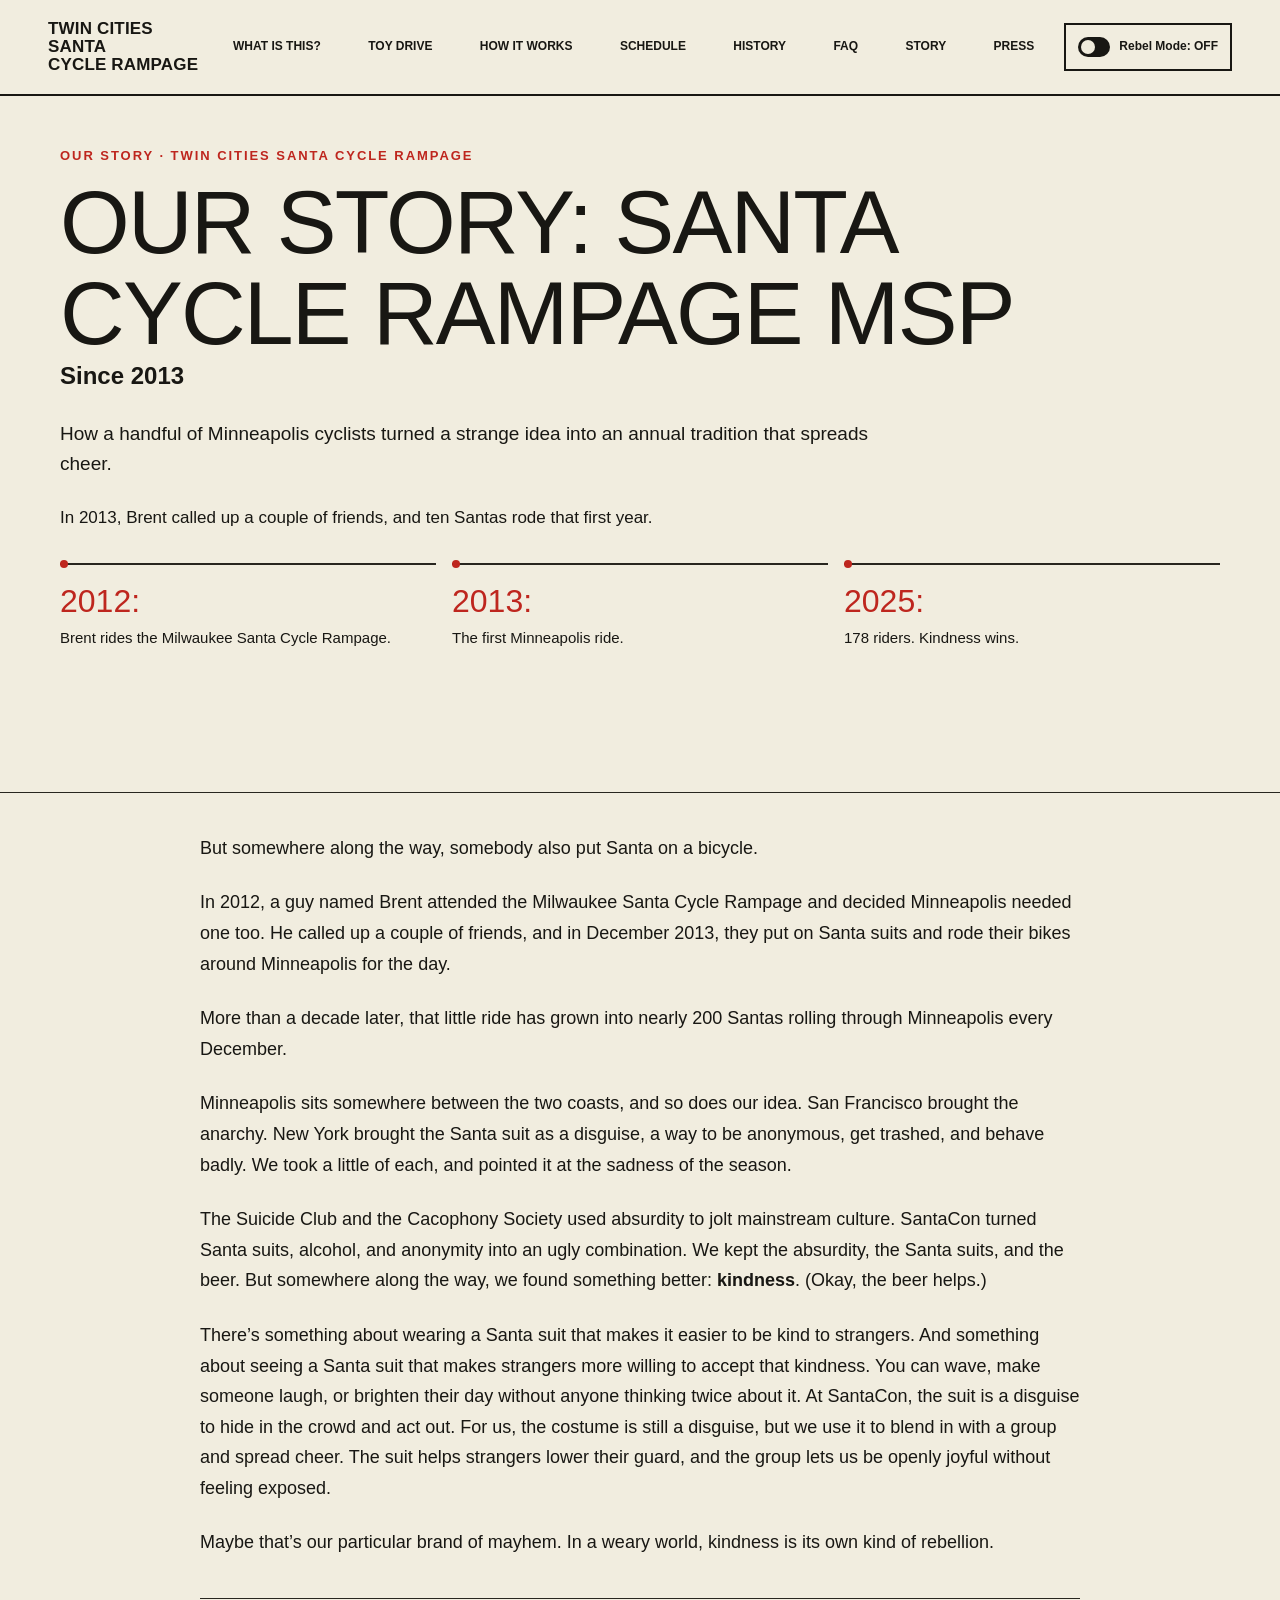
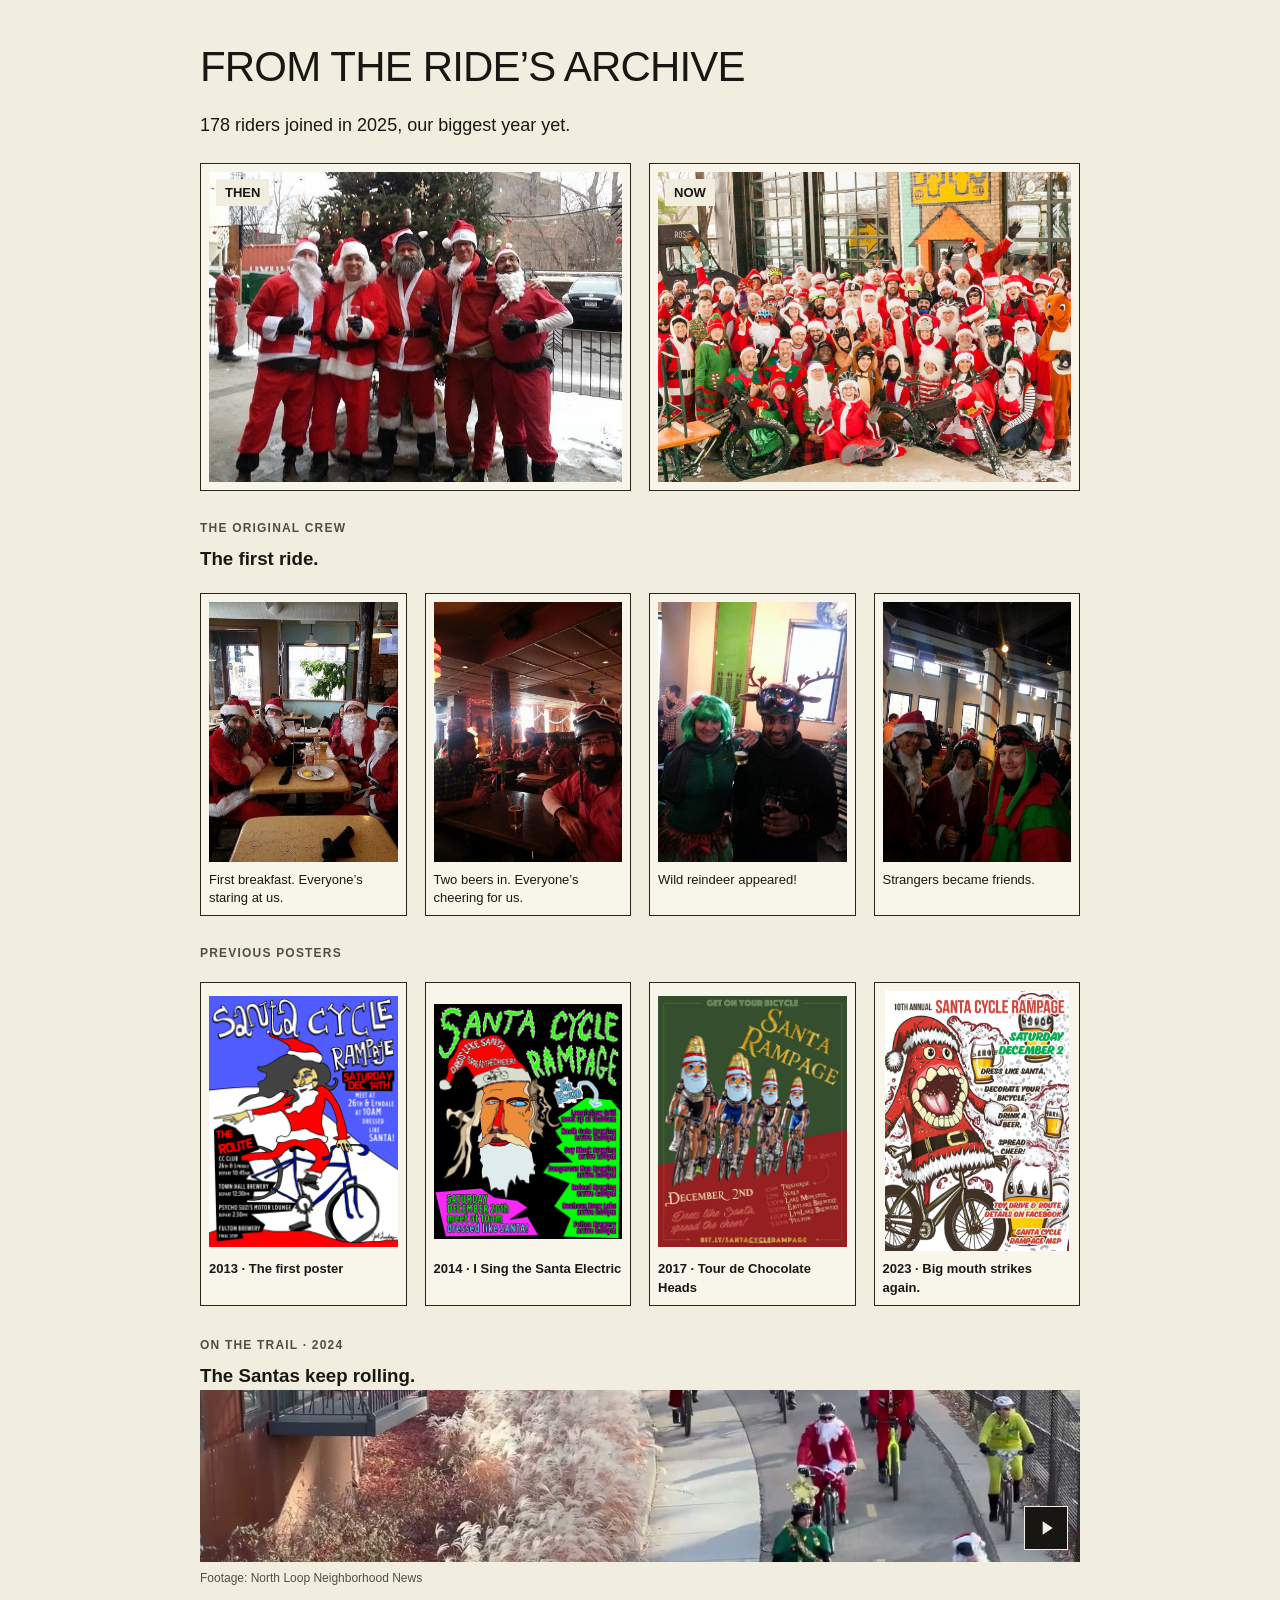
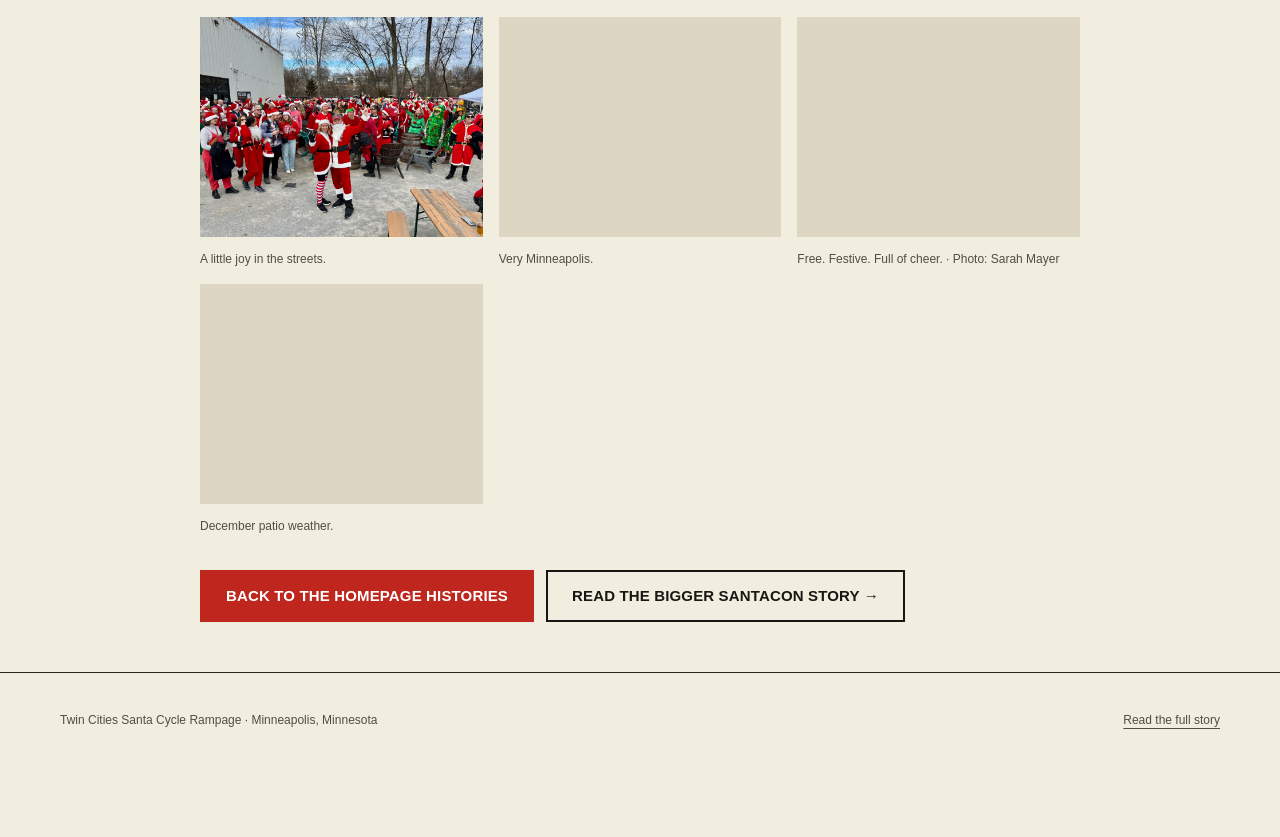
==== our-story.html @ 09f9caf1 "Launch shared Default and Rebel website redesign" ====
<!doctype html><html lang="en" data-page-mode="default" data-site-mode="default" data-default-first="true"><head><meta charset="utf-8"><meta name="viewport" content="width=device-width,initial-scale=1"><meta name="theme-color" content="#f1eddf"><meta name="robots" content="index,follow"><title>Our Story: Santa Cycle Rampage MSP | Twin Cities Santa Cycle Rampage</title><meta name="description" content="How a handful of Minneapolis cyclists turned a strange idea into an annual tradition that spreads cheer."><link rel="canonical" href="https://santacyclerampagemsp.org/our-story.html"><link rel="icon" href="favicon.ico"><link rel="apple-touch-icon" href="apple-touch-icon.png"><meta property="og:type" content="article"><meta property="og:title" content="Our Story: Santa Cycle Rampage MSP | Twin Cities Santa Cycle Rampage"><meta property="og:description" content="How a handful of Minneapolis cyclists turned a strange idea into an annual tradition that spreads cheer."><meta property="og:url" content="https://santacyclerampagemsp.org/our-story.html"><meta property="og:image" content="https://santacyclerampagemsp.org/assets/social-share-prince.jpg"><meta property="og:image:width" content="1200"><meta property="og:image:height" content="630"><meta property="og:image:alt" content="Santa-costumed cyclists riding past the Prince mural in Minneapolis"><meta name="twitter:card" content="summary_large_image"><meta name="twitter:title" content="Our Story: Santa Cycle Rampage MSP | Twin Cities Santa Cycle Rampage"><meta name="twitter:description" content="How a handful of Minneapolis cyclists turned a strange idea into an annual tradition that spreads cheer."><meta name="twitter:image" content="https://santacyclerampagemsp.org/assets/social-share-prince.jpg"><script src="site-assets/mode-boot.js?v=dfa0d92035"></script><link rel="stylesheet" href="site-assets/default.css?v=2b48d3f30b"><link rel="stylesheet" href="site-assets/components.css?v=a2ac968df6"><link rel="stylesheet" href="site-assets/rebel.css?v=9afa2cc4dd"><link rel="stylesheet" href="site-assets/pages.css?v=e923690d9f"><script src="site-assets/site.js?v=7a9624ba34" defer></script></head><body class="story-page" data-history-part="minneapolis"><a class="skip-link" href="#main-content">Skip to content</a><header class="site-header"><div class="header-bar"><a class="brand" href="index.html#about" aria-label="Twin Cities Santa Cycle Rampage home" data-mode-link><span>TWIN CITIES</span> <span>SANTA</span> <span>CYCLE RAMPAGE</span></a><nav class="desktop-nav" aria-label="Main navigation"><a href="index.html#about" data-mode-link>What is this?</a><a href="index.html#gifts" data-mode-link>Toy drive</a><a href="index.html#how" data-mode-link>How it works</a><a href="index.html#stops" class="schedule-link" data-mode-link>Schedule</a><a href="index.html#history" data-mode-link>History</a><a href="index.html#faq" data-mode-link>FAQ</a><a href="story.html" data-mode-link>Story</a><a href="press.html">Press</a></nav><div class="header-actions"><div class="mode-control"><button class="mode-toggle" type="button" aria-pressed="false" aria-label="Rebel Mode"><span class="mode-switch" aria-hidden="true"></span><span>Rebel Mode</span></button></div><button class="menu" type="button" aria-label="Open menu" aria-controls="mobile-nav" aria-expanded="false"><span></span><span></span><span></span></button></div></div><nav class="mobile-nav" id="mobile-nav" aria-label="Mobile navigation" hidden><a href="index.html#about" data-mode-link>What is this?</a><a href="index.html#gifts" data-mode-link>Toy drive</a><a href="index.html#how" data-mode-link>How it works</a><a href="index.html#stops" class="schedule-link" data-mode-link>Schedule</a><a href="index.html#history" data-mode-link>History</a><a href="index.html#faq" data-mode-link>FAQ</a><a href="story.html" data-mode-link>Story</a><a href="press.html">Press</a></nav></header><main id="main-content" tabindex="-1"><section class="story-hero" data-sticky-trigger aria-labelledby="story-title"><div class="wrap"><p class="eyebrow">Our story · Twin Cities Santa Cycle Rampage</p><h1 class="display" id="story-title">Our Story: Santa Cycle Rampage MSP</h1><p class="story-subheading">Since 2013</p><p class="story-introduction">How a handful of Minneapolis cyclists turned a strange idea into an annual tradition that spreads cheer.</p><p class="founding-sentence">In 2013, Brent called up a couple of friends, and ten Santas rode that first year.</p><ol class="history-timeline" style="--timeline-count:3" aria-label="Our Story: Santa Cycle Rampage MSP timeline"><li><div class="timeline-entry"><strong>2012:</strong> <span>Brent rides the Milwaukee Santa Cycle Rampage.</span></div></li><li><div class="timeline-entry"><strong>2013:</strong> <span>The first Minneapolis ride.</span></div></li><li><div class="timeline-entry"><strong>2025:</strong> <span>178 riders. Kindness wins.</span></div></li></ol></div></section><article class="wrap article-copy" aria-label="Our Story: Santa Cycle Rampage MSP"><div class="history-copy" data-history-copy><p id="bicycle">But somewhere along the way, somebody also put Santa on a bicycle.</p>
<p>In 2012, a guy named Brent attended the Milwaukee Santa Cycle Rampage and decided Minneapolis needed one too. He called up a couple of friends, and in December 2013, they put on Santa suits and rode their bikes around Minneapolis for the day.</p>
<p>More than a decade later, that little ride has grown into nearly 200 Santas rolling through Minneapolis every December.</p>
<p id="kindness">Minneapolis sits somewhere between the two coasts, and so does our idea. San Francisco brought the anarchy. New York brought the Santa suit as a disguise, a way to be anonymous, get trashed, and behave badly. We took a little of each, and pointed it at the sadness of the season.</p>
<p>The Suicide Club and the Cacophony Society used absurdity to jolt mainstream culture. SantaCon turned Santa suits, alcohol, and anonymity into an ugly combination. We kept the absurdity, the Santa suits, and the beer. But somewhere along the way, we found something better: <mark>kindness</mark>. (Okay, the beer helps.)</p>
<p>There’s something about wearing a Santa suit that makes it easier to be kind to strangers. And something about seeing a Santa suit that makes strangers more willing to accept that kindness. You can wave, make someone laugh, or brighten their day without anyone thinking twice about it. At SantaCon, the suit is a disguise to hide in the crowd and act out. For us, the costume is still a disguise, but we use it to blend in with a group and spread cheer. The suit helps strangers lower their guard, and the group lets us be openly joyful without feeling exposed.</p>
<p>Maybe that’s our particular brand of mayhem. In a weary world, kindness is its own kind of rebellion.</p></div><section class="local-archive" aria-labelledby="local-archive-title"><h2 class="display archive-title" id="local-archive-title">From the ride’s archive</h2><p>178 riders joined in 2025, our biggest year yet.</p><div class="history-grid"><div class="then-now"><div class="tn tn--then"><img alt="Five original Santa riders posing together by a Christmas tree" src="assets/first-ride-group.png" width="720" height="960" decoding="async" loading="lazy"><label>Then</label></div><div class="tn"><img alt="A large modern group of Santa Cycle Rampage riders" src="assets/group.jpg" width="1536" height="1026" decoding="async" loading="lazy"><label>Now</label></div></div></div><div class="early-history"><div class="kicker">The original crew</div><h3>The first ride.</h3><div class="first-ride-grid"><figure class="first-ride-card"><img alt="Four of the first Santa riders gathered around a brewery table" src="assets/first-ride-brewery-table.jpg" width="360" height="480" decoding="async" loading="lazy"><figcaption>First breakfast. Everyone’s staring at us.</figcaption></figure><figure class="first-ride-card"><img alt="Early Santa riders sharing a moment at a brewery" src="assets/first-ride-santas-1.jpg" width="720" height="960" decoding="async" loading="lazy"><figcaption>Two beers in. Everyone’s cheering for us.</figcaption></figure><figure class="first-ride-card"><img alt="Two early riders in a green wig and reindeer antlers" src="assets/first-ride-costumes.jpg" width="720" height="960" decoding="async" loading="lazy"><figcaption>Wild reindeer appeared!</figcaption></figure><figure class="first-ride-card"><img alt="Three early riders in Santa and elf costumes" src="assets/first-ride-santas-2.jpg" width="720" height="960" decoding="async" loading="lazy"><figcaption>Strangers became friends.</figcaption></figure></div><div class="kicker">Previous posters</div><div class="artifact-grid early-posters"><div class="artifact"><img alt="Hand-drawn Santa Cycle Rampage poster for Saturday, December 14" src="assets/poster-2013.jpg" width="1536" height="2048" decoding="async" loading="lazy"><b>2013 · The first poster</b></div><div class="artifact"><img alt="2014 Santa Cycle Rampage poster, I Sing the Santa Electric, with a brewery route" src="assets/poster-2014.jpg" width="768" height="960" decoding="async" loading="lazy"><b>2014 · I Sing the Santa Electric</b></div><div class="artifact"><img alt="2017 Santa Cycle Rampage poster, Tour de Chocolate Heads, with four Santa-faced cyclists" src="assets/poster-2017.png" width="1536" height="2048" decoding="async" loading="lazy"><b>2017 · Tour de Chocolate Heads</b></div><div class="artifact"><img alt="Santa Cycle Rampage poster titled Big mouth strikes again" src="assets/poster-2023.jpg" width="1086" height="1536" decoding="async" loading="lazy"><b>2023 · Big mouth strikes again.</b></div></div><div class="history-film"><div class="kicker">On the trail · 2024</div><h3>The Santas keep rolling.</h3><video data-ambient muted loop playsinline preload="none" poster="assets/trail-ride-2024-poster.jpg" aria-label="Santa-costumed cyclists riding together on a Minneapolis trail in 2024"><source src="assets/trail-ride-2024.mp4" type="video/mp4"></video><p class="video-credit">Footage: North Loop Neighborhood News</p></div></div><div class="vibe-grid"><figure><img src="assets/crowd.jpg" alt="A huge crowd of Santa Cycle Rampage riders outdoors" loading="lazy" decoding="async"><figcaption>A little joy in the streets.</figcaption></figure><figure><img src="assets/prince.jpg" alt="Santa and elf cyclists riding past the Prince mural in Minneapolis" loading="lazy" decoding="async"><figcaption>Very Minneapolis.</figcaption></figure><figure><img src="assets/sarah-mayer-friends-2024.jpg" alt="Five friends in Santa costumes at La Doña during the 2024 ride" loading="lazy" decoding="async"><figcaption>Free. Festive. Full of cheer. · Photo: Sarah Mayer</figcaption></figure><figure><img src="assets/patio.jpg" alt="Santa riders relaxing outside a brewery" loading="lazy" decoding="async"><figcaption>December patio weather.</figcaption></figure></div></section><nav class="story-return" aria-label="After the story"><a class="button" data-mode-link href="index.html#history">Back to the homepage histories</a><a class="button button-outline" data-mode-link href="story.html">Read the bigger SantaCon story →</a></nav></article></main><footer class="page-footer"><div class="wrap"><span>Twin Cities Santa Cycle Rampage · Minneapolis, Minnesota</span><a href="story.html" data-mode-link>Read the full story</a><span class="print-url">https://santacyclerampagemsp.org/our-story.html</span></div></footer><aside class="sticky-rsvp" id="sticky-rsvp" aria-label="Ride day RSVP" hidden><div class="sticky-inner"><strong>Sat, Dec 5 · 10 AM · Free</strong><a class="button" href="https://www.facebook.com/events/1972798296683555/" target="_blank" rel="noopener">RSVP<span class="sticky-long"> on Facebook</span></a></div></aside><script type="module" src="https://static.cloudflareinsights.com/beacon.min.js" data-cf-beacon='{"token": "9a3162fb92da4ce69bf791c1a7c37741"}'></script></body></html>
---- site-assets/default.css ----
:root{--paper:#f1eddf;--ink:#181713;--red:#de2d26;--action:#be261e;--green:#1d6b3a;--muted:#514e45;--line:#28261f;--max:1320px;color-scheme:light}
*{box-sizing:border-box}html{scroll-behavior:smooth;scroll-padding-top:110px}body{margin:0;background:var(--paper);color:var(--ink);font:16px/1.5 Arial,Helvetica,sans-serif}a{color:inherit}button,input{font:inherit}button,a,summary{-webkit-tap-highlight-color:transparent}button{cursor:pointer}[hidden]{display:none!important}img,video{max-width:100%}figure,p,h1,h2,h3{margin:0}a,button,summary,input{touch-action:manipulation}:where(a,button,summary,input):focus-visible{outline:3px solid #1a618e;outline-offset:5px}:where(a,button,summary):focus:not(:focus-visible){outline:none}.wrap{width:min(var(--max),calc(100% - 120px));margin-inline:auto}.skip-link{position:fixed;top:10px;left:16px;z-index:100;padding:12px;background:var(--ink);color:var(--paper);transform:translateY(-150%)}.skip-link:focus{transform:none}.display{font-family:Impact,Haettenschweiler,'Arial Narrow Bold',sans-serif;text-transform:uppercase;letter-spacing:-.02em;line-height:.98;font-weight:400}.eyebrow{font-size:13px;line-height:1.3;font-weight:800;letter-spacing:.15em;text-transform:uppercase;color:var(--action)}.site-header{border-bottom:2px solid var(--ink);background:var(--paper)}.header-bar{width:min(1360px,calc(100% - 96px));min-height:94px;margin:auto;display:flex;align-items:center;gap:30px}.brand{font-size:17px;line-height:1.05;font-weight:900;text-decoration:none;letter-spacing:.01em;flex:0 0 155px}.desktop-nav{display:flex;align-items:center;justify-content:space-between;gap:24px;flex:1;font-size:12px;font-weight:900;line-height:1.1;text-transform:uppercase}.desktop-nav a{text-decoration:none;min-height:44px;display:flex;align-items:center;gap:7px}.desktop-nav a:hover{text-decoration:underline;text-underline-offset:4px}.schedule-link{flex-wrap:wrap}.badge{border:1px solid currentColor;padding:2px 4px;font-size:10px;letter-spacing:.07em;white-space:nowrap}.mode-toggle{display:flex;align-items:center;gap:10px;min-height:48px;max-width:385px;padding:8px 14px;border:2px solid var(--ink);background:transparent;color:var(--ink);font-size:12px;font-weight:800;line-height:1.15}.mode-switch{position:relative;flex:0 0 34px;height:20px;background:var(--ink);border-radius:20px}.mode-switch:after{content:"";position:absolute;left:3px;top:3px;width:14px;height:14px;background:var(--paper);border-radius:50%}.mode-hint{font-size:11px;font-weight:400;text-align:left;max-width:140px}.mode-short{display:none}.menu{display:none}.mobile-nav{padding:12px 20px;border-top:1px solid}.mobile-nav a{display:block;padding:10px 0;font-weight:800;text-decoration:none}.hero{padding:44px 0 42px}.hero-layout{display:grid;grid-template-columns:minmax(0,1.04fr) minmax(0,1fr);column-gap:72px;align-items:start}.hero-eyebrow{grid-column:1;grid-row:1;color:var(--muted);margin-bottom:9px}.hero-title{grid-column:1;grid-row:2;font-size:clamp(88px,9.3vw,140px);line-height:.88;color:var(--red);margin:0 0 20px}.hero-title .event-region{display:block;font-size:.39em;line-height:1;margin-bottom:4px;color:var(--ink)}.hero-title .title-line{display:block;white-space:nowrap}.build-stamp{display:block;color:var(--muted);font:700 9px/1.3 Arial,sans-serif;letter-spacing:.11em;margin:10px 0 0}.build-stamp span{display:block}.hero-tagline{grid-column:1;grid-row:3;font-size:30px;font-weight:900;line-height:1.13;max-width:590px;margin:0 0 16px;letter-spacing:-.025em}.hero-description{grid-column:1;grid-row:4;font-size:18px;line-height:1.5;max-width:560px;margin-bottom:27px}.hero-actions{grid-column:1;grid-row:5;display:flex;gap:15px;align-items:center;flex-wrap:wrap}.button{min-height:52px;display:inline-flex;align-items:center;justify-content:center;gap:5px;padding:14px 24px;border:2px solid var(--action);background:var(--action);color:#fff;font-size:15px;line-height:1.15;text-decoration:none;text-transform:uppercase;font-weight:900;letter-spacing:.01em}.button:hover{background:#a51e19;border-color:#a51e19}.button-secondary{background:var(--ink);border-color:var(--ink);color:var(--paper)}.button-secondary:hover{background:#39362d;border-color:#39362d}.button-outline{background:transparent;border-color:var(--ink);color:var(--ink)}.button-outline:hover{background:#e2ddcd;border-color:var(--ink)}.free-note{grid-column:1;grid-row:6;font-size:14px;line-height:1.4;margin-top:12px}.hero-film{grid-column:2;grid-row:1/5;align-self:start;margin:0}.hero-film video{width:100%;aspect-ratio:1.72;object-fit:cover;object-position:center 42%;background:#ddd6c2}.video-shell{position:relative;overflow:hidden}.video-shell video{display:block}.video-toggle{position:absolute;right:12px;bottom:12px;min-height:44px;min-width:54px;padding:8px;border:1px solid #f3efe4;background:#171613;color:#f3efe4;font-size:12px;font-weight:800;z-index:1}.video-toggle:hover{background:#39362d}.video-toggle:focus-visible{outline-color:#fff;outline-offset:3px}.media-caption{font-size:12px;line-height:1.4;color:var(--muted);margin-top:7px}.date-card{grid-column:2;grid-row:5/9;align-self:start;border-top:6px solid var(--red);padding-top:15px;margin-top:0}.ride-date{font-size:clamp(42px,4.2vw,64px);line-height:.96;margin:7px 0 12px}.ride-date span{display:block}.meet-time{font-size:22px;font-weight:900;line-height:1.25}.location-status{border:2px dashed #706b5e;padding:13px 16px;margin-top:15px;font-size:16px;line-height:1.4}.location-status strong{font-weight:900}.location-status a{display:block;text-underline-offset:3px}.email-signup{margin-top:14px}.email-signup label{display:block;font-size:12px;line-height:1.3;font-weight:900;letter-spacing:.06em;text-transform:uppercase;margin-bottom:6px}.email-fields{display:flex;gap:10px}.email-fields input{width:100%;min-width:0;min-height:48px;border:2px solid var(--ink);background:#fff;color:var(--ink);padding:9px 14px}.email-fields .button{min-height:48px;white-space:nowrap;font-size:12px;padding:9px 16px}.quick-facts{display:flex;flex-wrap:wrap;gap:12px 34px;border-top:2px solid var(--line);padding-top:16px;margin-top:0;font-size:14px;line-height:1.4;font-weight:900;letter-spacing:.05em;text-transform:uppercase;list-style:none;padding-left:0;margin-bottom:0}.steps{list-style:none;display:grid;grid-template-columns:repeat(5,minmax(0,1fr));gap:16px;padding:0;margin:20px 0 0}.steps li{border:2px solid var(--line);padding:17px 18px 15px;min-height:100px}.step-number{font:400 34px/1 Impact,Haettenschweiler,sans-serif;color:var(--action)}.steps h3{font-size:17px;line-height:1.25;font-weight:900;margin-top:5px}.content-sections{display:flex;flex-direction:column}.content-section{margin-top:56px;padding-top:25px;border-top:2px solid var(--line)}.section-title{font-size:54px;line-height:1.05;margin:7px 0 18px}.section-intro{max-width:780px;font-size:18px;line-height:1.55;margin-bottom:19px}.how-section{order:1;margin-top:110px}.ride-smart{padding:18px 22px;border:2px solid var(--line);margin-bottom:19px}.ride-smart h3{font-size:20px;font-weight:900;line-height:1.2;margin-bottom:5px}.ride-smart p{font-size:17px;line-height:1.45}.wide-film{margin:0}.wide-film video{width:100%;aspect-ratio:5.1;object-fit:cover;object-position:center 48%;background:#ddd6c2}.schedule-section{order:2}.schedule-layout{display:grid;grid-template-columns:minmax(0,1fr) minmax(0,1fr);gap:48px;align-items:start}.schedule-heading{font-size:23px;font-weight:900;line-height:1.3;margin-bottom:14px}.schedule-description{font-size:17px;line-height:1.55;max-width:625px}.schedule-card{border:2px solid var(--line);background:#f8f5eb;padding:9px 24px}.schedule-row{display:flex;justify-content:space-between;align-items:center;gap:16px;padding:16px 0;border-bottom:1px solid #c7bfac;font-size:17px;font-weight:900;line-height:1.3}.schedule-row:last-child{border:0}.status-badge{display:inline-block;border:1px solid var(--muted);padding:3px 7px;text-transform:uppercase;font-size:10px;line-height:1;font-weight:900;letter-spacing:.07em;white-space:nowrap}.schedule-row small{display:block;font-size:14px;font-weight:400;margin-top:5px}.schedule-row a{font-size:14px;text-underline-offset:3px}.schedule-channel{font-size:14px;color:var(--muted);margin-top:15px}.schedule-channel a{text-underline-offset:3px}.gifts-section{order:3;display:grid;grid-template-columns:1fr 1fr;gap:24px}.gift-panel{background:var(--green);color:#fff;padding:23px 27px;min-height:232px}.gift-panel .eyebrow{color:#fff}.gift-panel h2{font-size:54px;margin:7px 0 15px}.gift-panel p{font-size:18px;line-height:1.5}.gift-panel .toy-purpose{font-size:16px;font-weight:900;margin-bottom:9px}.spectator-card{border:2px solid var(--line);padding:22px 24px;background:#f8f5eb}.spectator-card h3{font-size:22px;line-height:1.2;margin-bottom:8px;font-weight:900}.spectator-card p{font-size:17px;line-height:1.55}.faq-section{order:4}.faq-section .section-title{margin-bottom:18px}.faq-section details{border-bottom:1px solid #d5cebb}.faq-section summary{cursor:pointer;padding:17px 0;font-size:18px;line-height:1.4;font-weight:900}.faq-section summary::marker{font-size:13px}.faq-section details p{margin:0 0 16px;max-width:890px;font-size:17px;line-height:1.6}.faq-section details a{text-underline-offset:3px}.vibe-section{order:5}.vibe-grid{display:grid;grid-template-columns:repeat(3,minmax(0,1fr));gap:16px}.vibe-grid figure{min-width:0}.vibe-grid img,.vibe-grid video{width:100%;height:220px;object-fit:cover;background:#ddd6c2}.vibe-grid .portrait-video video{object-position:center 35%}.vibe-grid figcaption{font-size:12px;line-height:1.4;margin-top:7px;color:var(--muted)}.vibe-note{border-left:3px solid var(--action);padding-left:18px;max-width:890px;margin-top:22px}.vibe-note p{font-size:17px;line-height:1.6;margin-top:8px}.vibe-note h3{font-size:19px}.history-section{order:6}.story-disclosure{margin:20px 0}.story-disclosure>summary{display:inline-flex;align-items:center;min-height:44px;padding:11px 23px;background:var(--ink);color:var(--paper);font-size:14px;font-weight:900;text-transform:uppercase;cursor:pointer;list-style:none}.story-disclosure>summary:after{content:"+";margin-left:14px}.story-disclosure[open]>summary:after{content:"−"}.story-disclosure>summary::-webkit-details-marker{display:none}.story-content{padding:30px 0}.story-content p{font-size:18px;line-height:1.7;max-width:880px;margin-bottom:20px}.story-content h3{font:400 38px/1.1 Impact,sans-serif;text-transform:uppercase;margin:26px 0 15px}.story-content .lede{max-width:880px}.then-now,.first-ride-grid,.artifact-grid{display:grid;grid-template-columns:1fr 1fr;gap:18px;margin:20px 0 28px}.first-ride-grid,.artifact-grid{grid-template-columns:repeat(4,minmax(0,1fr))}.tn,.first-ride-card,.artifact{position:relative;border:1px solid var(--line);padding:8px;background:#f8f5eb}.tn img{display:block;width:100%;height:310px;object-fit:cover}.tn--then img{object-position:center 65%}.tn label{position:absolute;left:15px;top:15px;padding:4px 9px;background:var(--paper);font-size:13px;font-weight:900;text-transform:uppercase}.first-ride-card img,.artifact img{display:block;width:100%;height:260px;object-fit:cover}.artifact img{object-fit:contain}.first-ride-card figcaption,.artifact b{display:block;font-size:13px;line-height:1.4;margin-top:9px}.mayhem-sources{font-size:14px!important}.join-section{order:7;margin-bottom:50px}.join-actions{display:flex;flex-wrap:wrap;gap:12px}.join-actions .button{min-height:44px;padding:11px 23px;font-size:14px}.page-footer{padding:25px 0 95px;border-top:1px solid var(--line);font-size:12px;color:var(--muted)}.sticky-rsvp{position:fixed;left:0;right:0;bottom:0;z-index:30;border-top:4px solid var(--action);background:var(--paper);padding:12px max(24px,env(safe-area-inset-right)) max(12px,env(safe-area-inset-bottom)) max(24px,env(safe-area-inset-left));box-shadow:0 -5px 24px #18171312}.sticky-inner{display:flex;align-items:center;justify-content:space-between;gap:18px;width:min(var(--max),100%);margin:auto}.sticky-inner strong{font-size:15px;line-height:1.3;letter-spacing:.04em;text-transform:uppercase}.sticky-inner .button{min-height:44px;font-size:13px;padding:10px 20px}
@media(min-width:901px){.hero-film{grid-row:1/5}.date-card{grid-row:1/8;margin-top:calc((100vw - 192px) / 2.04 / 1.72 + 55px)}.hero-layout{grid-template-rows:auto auto auto auto auto auto 1fr}.hero-description{min-height:54px}.hero{min-height:0}.quick-facts{margin-top:0}}
@media(min-width:1440px){.date-card{margin-top:408px}}
@media(max-width:1200px) and (min-width:901px){.wrap{width:calc(100% - 72px)}.header-bar{width:calc(100% - 48px);gap:20px}.desktop-nav{gap:13px;font-size:10px}.brand{font-size:14px;flex-basis:125px}.mode-toggle{padding:7px 9px}.mode-hint{display:none}.hero-layout{column-gap:44px}.hero-title{font-size:9.1vw}.hero-tagline{font-size:25px}.hero-description{font-size:16px}.hero-actions{gap:10px}.hero-actions .button{font-size:12px;padding:12px 15px}.date-card{margin-top:calc((100vw - 116px) / 2.04 / 1.72 + 55px)}.ride-date{font-size:4.4vw}.meet-time{font-size:19px}.location-status{font-size:14px}.steps h3{font-size:15px}}
@media(max-width:900px){html{scroll-padding-top:20px}.wrap{width:calc(100% - 40px)}.header-bar{width:calc(100% - 40px);min-height:68px;gap:12px}.brand{font-size:14px;flex:1;max-width:195px}.brand br:first-child{display:none}.desktop-nav{display:none}.mode-toggle{min-height:44px;padding:7px 10px;font-size:12px;gap:9px;white-space:nowrap}.mode-hint,.mode-long{display:none}.mode-short{display:inline}.mode-switch{flex-basis:30px;height:19px}.mode-switch:after{width:13px;height:13px}.hero{padding:24px 0 24px}.hero-layout{display:flex;flex-direction:column;gap:0}.hero-eyebrow{font-size:12px;letter-spacing:.13em;margin-bottom:8px;order:0}.hero-title{font-size:clamp(62px,18.2vw,112px);line-height:.89;margin-bottom:20px;order:1}.hero-title .event-region{font-size:.41em;margin-bottom:4px}.build-stamp{font-size:8px;line-height:1.2;margin-top:9px}.hero-tagline{font-size:24px;line-height:1.18;margin-bottom:20px;order:2;letter-spacing:-.025em}.hero-description{display:none}.hero-film{order:3;width:100%;margin:0 0 21px}.hero-film video{aspect-ratio:1.72;object-position:center 40%}.hero-film .media-caption{font-size:10px;margin-top:5px}.date-card{order:4;width:100%;margin:0 0 18px;padding-top:12px;border-top-width:6px}.date-card .eyebrow{font-size:12px}.ride-date{font-size:42px;line-height:.96;margin:8px 0 10px;letter-spacing:-.025em}.meet-time{font-size:20px}.location-status{font-size:16px;line-height:1.45;margin-top:12px;padding:12px 14px}.hero-actions{order:5;width:100%;display:flex;flex-direction:column;gap:10px}.hero-actions .button{width:100%;min-height:52px;font-size:16px;letter-spacing:.02em}.free-note{order:6;font-size:14px;line-height:1.3;margin-top:12px}.quick-facts{margin:0;padding:14px 0 0;gap:14px 20px;font-size:12px;line-height:1.4;letter-spacing:.06em}.steps-overview{display:none}.content-section{margin-top:34px;padding-top:22px}.schedule-section{order:0}.section-title{font-size:39px;line-height:1.05;margin:7px 0 17px}.section-intro{font-size:16px}.schedule-layout{display:flex;flex-direction:column;gap:15px}.schedule-summary{display:contents}.schedule-heading{font-size:19px;margin-bottom:0;order:0}.schedule-description{font-size:16px;order:2}.schedule-card{width:100%;order:1;padding:3px 16px}.schedule-row{font-size:15px;gap:8px;padding:15px 0}.schedule-row .status-badge{font-size:10px}.schedule-section .email-signup{width:100%;order:3}.email-fields{flex-direction:column}.email-fields .button{width:100%;min-height:48px}.schedule-channel{font-size:13px;margin-top:0;order:4}.gifts-section{order:1;display:flex;flex-direction:column;gap:18px;border-top:0;padding-top:0}.gift-panel{padding:21px 20px;min-height:0}.gift-panel h2{font-size:42px;margin:0 0 13px}.gift-panel p{font-size:16px}.gift-panel .eyebrow{display:none}.spectator-card{padding:20px}.spectator-card h3{font-size:20px}.spectator-card p{font-size:16px}.how-section{order:2;margin-top:34px}.how-section .steps{display:grid;grid-template-columns:1fr 1fr;margin:0 0 18px;gap:10px}.steps li{padding:13px;min-height:83px}.steps li:last-child{grid-column:1/-1}.steps h3{font-size:15px}.step-number{font-size:28px}.ride-smart{padding:16px;margin-bottom:15px}.ride-smart h3{font-size:18px}.ride-smart p{font-size:16px}.wide-film video{aspect-ratio:1.7}.faq-section{order:3}.faq-section summary{font-size:16px;padding:15px 0}.faq-section details p{font-size:16px}.vibe-section{order:4}.vibe-grid{grid-template-columns:1fr 1fr;gap:14px 10px}.vibe-grid img,.vibe-grid video{height:190px}.vibe-grid figcaption{font-size:11px}.vibe-note p{font-size:16px}.history-section{order:5}.story-content p{font-size:16px}.then-now{grid-template-columns:1fr}.first-ride-grid,.artifact-grid{grid-template-columns:1fr 1fr;gap:10px}.tn img{height:270px}.first-ride-card img,.artifact img{height:190px}.join-section{order:6;margin-bottom:35px}.join-actions{gap:9px}.join-actions .button{font-size:12px;min-height:44px;padding:10px 15px}.sticky-rsvp{padding:10px max(20px,env(safe-area-inset-right)) max(10px,env(safe-area-inset-bottom)) max(20px,env(safe-area-inset-left))}.sticky-inner strong{font-size:12px;letter-spacing:.02em}.sticky-inner .button{min-height:44px;min-width:78px;font-size:12px;padding:9px 13px}.sticky-long{display:none}.page-footer{font-size:11px}.how-section .steps-desktop-copy{display:none}}
@media(min-width:901px){.how-section .steps{display:none}}
@media(max-width:370px){.wrap,.header-bar{width:calc(100% - 32px)}.brand{font-size:12px;max-width:175px}.mode-toggle{font-size:11px;padding:6px 8px;gap:6px}.mode-switch{flex-basis:26px}.hero-title{font-size:18vw}.hero-tagline{font-size:22px}.ride-date{font-size:38px}.location-status{font-size:15px}.vibe-grid img,.vibe-grid video{height:165px}.sticky-inner strong{font-size:11px}}
.brand span{display:block}.build-stamp{text-transform:none}.story-content mark{background:transparent;color:inherit;font-weight:800}@media(max-width:900px){.brand{max-width:none}.brand span{display:inline}.brand span:last-child{display:block}}
@media(prefers-reduced-motion:reduce){html{scroll-behavior:auto}}
---- site-assets/components.css ----
/* Shared navigation, FAQ, and media controls. Theme variables supply the colors. */
html:not([data-site-mode="rebel"]) .rebel-only,html[data-site-mode="rebel"] .default-only{display:none!important}
html{scroll-behavior:auto}.site-header{position:sticky;top:0;z-index:20}@media(max-width:900px){html{scroll-padding-top:96px}}
.header-actions{display:flex;align-items:center;gap:12px}.mode-control{display:flex;align-items:center;gap:10px}
html[data-site-mode] .header-actions .mode-toggle{display:inline-flex;align-items:center;justify-content:center;gap:9px;min-height:48px;width:auto;max-width:none;padding:8px 12px;border:2px solid var(--ink);background:transparent;color:var(--ink);font:800 12px/1.15 Arial,Helvetica,sans-serif;white-space:nowrap;cursor:pointer}
html[data-site-mode] .mode-toggle .mode-switch{display:block;position:relative;flex:0 0 32px;width:32px;height:20px;background:var(--ink);border:0;border-radius:20px}
html[data-site-mode] .mode-toggle .mode-switch:after{content:"";position:absolute;top:3px;left:3px;right:auto;width:14px;height:14px;border-radius:50%;background:#efebdc}
html[data-site-mode] .mode-toggle[aria-pressed="true"] .mode-switch{background:var(--red)}
html[data-site-mode] .mode-toggle[aria-pressed="true"] .mode-switch:after{left:auto;right:3px}
.mode-short{display:none}
.menu{display:none}.mobile-nav[hidden]{display:none!important}
#faq.shared-faq details{border-top:0;border-bottom:1px solid var(--faq-line,#d5cebb);padding:0}
#faq.shared-faq summary{display:flex;align-items:center;justify-content:space-between;gap:20px;width:100%;min-height:52px;margin:0;padding:15px 0;font:900 18px/1.4 Arial,Helvetica,sans-serif;text-transform:none;list-style:none;cursor:pointer}
#faq.shared-faq summary::marker{content:""}#faq.shared-faq summary::-webkit-details-marker{display:none}#faq.shared-faq summary:after{content:none}
#faq.shared-faq summary:focus-visible{outline:3px solid var(--focus,#1a618e);outline-offset:4px}
.faq-indicator{display:block;flex:0 0 20px;width:20px;height:20px;fill:none;stroke:var(--small-red,var(--action));stroke-width:2;stroke-linecap:square}
details[open]>summary .faq-indicator-vertical{display:none}
#faq.shared-faq .faq-answer{padding:0 0 3px}#faq.shared-faq .faq-answer p{max-width:890px;margin:0 0 16px;font-size:17px;line-height:1.6}
.faq-lead{font-size:15px;font-weight:800;line-height:1.4;margin:22px 0 3px;color:var(--muted)}
.schedule-route{min-width:0}.schedule-join-note{font-size:15px;line-height:1.5;color:var(--muted);margin:12px 0 0;max-width:900px}.schedule-join-note a{text-underline-offset:3px}.schedule-layout{row-gap:18px}.schedule-channel{grid-column:1/-1}
.video-toggle.icon-video-toggle{display:grid;place-items:center;width:44px;min-width:44px;height:44px;padding:10px}.video-control-icon{display:block;width:20px;height:20px;fill:currentColor}
.vibe-grid .misfits-photo img{object-position:center 18%}
.email-signup-status,.email-signup-fallback{margin-top:8px;font-size:14px;line-height:1.5;color:var(--ink)}.email-signup-fallback a{text-underline-offset:3px}.email-signup button:disabled{cursor:wait;opacity:.8}
.manifesto-section .manifesto-closing{font-size:clamp(22px,2.2vw,30px);font-weight:800;line-height:1.3;color:var(--small-red,var(--red));margin:26px 0 8px}.manifesto-section .manifesto-closing strong{font-weight:800}.manifesto-section .manifesto-closing+.manifesto-since{margin:0}
.hero-heading{grid-column:1;grid-row:2;margin-bottom:20px}.hero-heading .hero-title{margin-bottom:0}.hero-response{margin:14px 0 0;font:900 24px/1.2 Arial,Helvetica,sans-serif}.hero-layout>.quick-facts{grid-column:1/-1;grid-row:9;width:100%;margin-top:40px}.hero{padding-bottom:0}.steps-overview:empty{display:none}#how .steps{display:grid;margin:0 0 20px}.manifesto-section{display:grid;grid-template-columns:1fr 1fr;gap:70px;padding:36px 0;margin-top:45px;border-top:1px solid var(--line)}.manifesto-section h2{font-size:48px;line-height:1.02}.manifesto-section p{font-size:18px;line-height:1.6;margin:0 0 17px}.manifesto-section .manifesto-since{font-size:12px;font-weight:800;letter-spacing:.1em;text-transform:uppercase}
@media(max-width:900px){.header-bar{padding:8px 0}.header-actions{gap:8px;flex-shrink:0}.mode-control{display:grid;justify-items:center;gap:3px}html[data-site-mode] .header-actions .mode-toggle{min-height:44px;padding:7px 8px;font-size:11px;gap:6px}html[data-site-mode] .mode-toggle .mode-switch{flex-basis:28px;width:28px;height:19px}html[data-site-mode] .mode-toggle .mode-switch:after{width:13px;height:13px}.mode-long{display:none}.mode-short{display:inline}.mode-return{font-size:10px;max-width:none}.menu{display:flex;flex-direction:column;align-items:center;justify-content:center;gap:5px;flex:0 0 44px;width:44px;min-height:44px;border:2px solid var(--ink);background:transparent;color:var(--ink);cursor:pointer}.menu span{display:block;width:19px;height:2px;background:currentColor}.mobile-nav{padding:10px 20px 16px;border-top:1px solid var(--line)}.mobile-nav a{display:flex;align-items:center;gap:10px;min-height:44px;padding:10px 0;font-size:13px;font-weight:800;text-transform:uppercase;text-decoration:none}.hero-heading{display:contents}.hero-heading .hero-title{margin-bottom:0}.build-stamp{order:1;margin-bottom:20px}.hero-layout>.quick-facts{order:7;margin-top:24px}.hero{padding-bottom:0}.schedule-route{order:1;width:100%}.schedule-join-note{font-size:14px}.schedule-channel{order:4}#faq.shared-faq summary{min-height:52px;font-size:16px;padding:15px 0}#faq.shared-faq .faq-answer p{font-size:16px}.faq-lead{font-size:14px}.manifesto-section{grid-template-columns:1fr;gap:20px;padding:28px 0;margin-top:34px}.manifesto-section h2{font-size:40px}.manifesto-section p{font-size:16px}}
---- site-assets/rebel.css ----
html[data-site-mode="rebel"]{--paper:#161412;--ink:#efebdc;--red:#e03a2e;--action:#b52b22;--small-red:#ff6a5c;--green:#1d6b3a;--muted:#d8d3c4;--line:#514b42;--faq-line:#3c3730;--focus:#efebdc;color-scheme:dark}
html[data-site-mode="rebel"] :where(a,button,summary,input):focus-visible{outline-color:var(--focus)}
html[data-site-mode="rebel"] .site-header{border-bottom-color:var(--line)}
html[data-site-mode="rebel"] .eyebrow{color:var(--small-red)}
html[data-site-mode="rebel"] .hero-eyebrow{color:var(--ink)}
html[data-site-mode="rebel"] .hero-title{font-size:clamp(75px,7.4vw,112px);color:var(--ink);line-height:.88}
.rebel-title>span{display:block;white-space:nowrap}.rebel-title>span:last-child{color:var(--red)}
html[data-site-mode="rebel"] .hero-response{color:#fff;font-size:27px;line-height:1.18;margin-top:18px;max-width:590px}
html[data-site-mode="rebel"] .hero-heading{margin-bottom:19px}
html[data-site-mode="rebel"] .hero-tagline{font-size:28px;line-height:1.17;margin-bottom:24px;color:var(--ink)}
html[data-site-mode="rebel"] .build-stamp{color:var(--muted)}
html[data-site-mode="rebel"] .button{background:var(--red);border-color:var(--red);color:#000}
html[data-site-mode="rebel"] .button:hover{background:#ff6a5c;border-color:#ff6a5c;color:#161412}
html[data-site-mode="rebel"] .button-secondary{background:var(--ink);border-color:var(--ink);color:var(--paper)}
html[data-site-mode="rebel"] .button-secondary:hover{background:#fff;border-color:#fff}
html[data-site-mode="rebel"] .button-outline{background:transparent;border-color:var(--line);color:var(--ink)}
html[data-site-mode="rebel"] .button-outline:hover{border-color:var(--small-red);color:var(--small-red)}
html[data-site-mode="rebel"] .date-card{border-top-color:var(--red)}
html[data-site-mode="rebel"] .location-status{border-color:#8e887b}
html[data-site-mode="rebel"] .schedule-card,html[data-site-mode="rebel"] .spectator-card,html[data-site-mode="rebel"] .tn,html[data-site-mode="rebel"] .first-ride-card,html[data-site-mode="rebel"] .artifact{background:#211e19}
html[data-site-mode="rebel"] .schedule-row{border-bottom-color:var(--line)}
html[data-site-mode="rebel"] .gift-panel,html[data-site-mode="rebel"] .gift-panel .eyebrow{color:#fff}
html[data-site-mode="rebel"] .hero-film video,html[data-site-mode="rebel"] .wide-film video,html[data-site-mode="rebel"] .vibe-grid img,html[data-site-mode="rebel"] .vibe-grid video{background:#29251f}
html[data-site-mode="rebel"] .vibe-section .section-title{font-size:50px;max-width:100%}
html[data-site-mode="rebel"] .step-number{color:var(--small-red)}
html[data-site-mode="rebel"] .story-disclosure>summary{background:var(--ink);color:var(--paper)}
html[data-site-mode="rebel"] .sticky-rsvp{background:#100f0d;color:var(--ink);border-top-color:var(--red)}
@media(max-width:1200px) and (min-width:901px){html[data-site-mode="rebel"] .hero-title{font-size:7.1vw}html[data-site-mode="rebel"] .hero-response{font-size:23px}html[data-site-mode="rebel"] .hero-tagline{font-size:24px}}
@media(max-width:900px){html[data-site-mode="rebel"] .hero-title{font-size:clamp(56px,16.6vw,94px);line-height:.88;order:1}html[data-site-mode="rebel"] .hero-tagline{font-size:22px;line-height:1.17;order:2;margin:16px 0 10px}html[data-site-mode="rebel"] .hero-response{font-size:20px;line-height:1.2;order:3;margin:0 0 8px}html[data-site-mode="rebel"] .build-stamp{order:3;margin:0 0 15px}html[data-site-mode="rebel"] .hero-actions{order:4}html[data-site-mode="rebel"] .free-note{order:5}html[data-site-mode="rebel"] .hero-layout>.quick-facts{order:6;margin-top:19px;margin-bottom:20px;font-size:11px;gap:10px 18px}html[data-site-mode="rebel"] .hero-film{order:7;margin-bottom:18px}html[data-site-mode="rebel"] .date-card{order:8;margin-bottom:0}html[data-site-mode="rebel"] .ride-date{font-size:39px}html[data-site-mode="rebel"] .location-status{font-size:15px}html[data-site-mode="rebel"] .vibe-section .section-title{font-size:37px}.manifesto-section{margin-top:34px}}
@media(prefers-reduced-motion:reduce){html{scroll-behavior:auto}}
---- site-assets/pages.css ----
/* Shared history layers, article/print layout, and the cream-only newsroom. */
.story-introduction{font-size:19px;line-height:1.6;max-width:850px;margin-bottom:24px}.background-history-photos{display:grid;grid-template-columns:1fr 1fr;gap:24px;margin:35px 0}.background-history-photos img{display:block;width:100%;height:auto;aspect-ratio:4/3;object-fit:cover}.background-history-photos figcaption{font-size:13px;line-height:1.5;color:var(--muted);margin-top:10px}.local-archive{margin-top:40px;border-top:1px solid var(--line);padding-top:25px}.local-archive h2{font-size:42px;line-height:1.1;margin:20px 0}.local-archive p{font-size:18px;line-height:1.7;margin:0 0 22px}.local-archive .kicker{font-size:12px;font-weight:900;letter-spacing:.1em;text-transform:uppercase;margin:24px 0 8px;color:var(--muted)}.local-archive .history-film{margin:30px 0}.local-archive .history-film video{display:block;width:100%;aspect-ratio:5.1;object-fit:cover;object-position:center 48%}.local-archive .video-credit{font-size:12px;line-height:1.4;margin-top:8px;color:var(--muted)}.legacy-story-links{display:flex;flex-wrap:wrap;gap:15px;margin:30px 0}.legacy-story-links a[id]{scroll-margin-top:120px}
@media(max-width:900px){.background-history-photos{grid-template-columns:1fr}.local-archive h2{font-size:35px}.local-archive p{font-size:17px}.local-archive .history-film video{aspect-ratio:1.7}}
@media print{body.story-page .history-timeline,body.story-page .background-history-photos,body.story-page .legacy-story-links{display:none!important}}
.history-hub .section-title{font-size:clamp(42px,4.8vw,70px);margin:12px 0 24px;max-width:none}.history-cards{display:grid;grid-template-columns:repeat(3,minmax(0,1fr));list-style:none;padding:0;margin:0;border:2px solid var(--line)}.history-cards>li{min-width:0;padding:22px;border-right:1px solid var(--line)}.history-cards>li:last-child{border-right:0}.history-card-place{margin:0 0 10px;font-size:13px;font-weight:900;line-height:1.4;color:var(--muted);text-transform:uppercase}.history-cards h3{font-size:clamp(30px,3.2vw,46px);line-height:1.02;margin:0 0 18px}.history-cards figure{margin:0}.history-cards figure>img{display:block;width:100%;height:auto;aspect-ratio:16/10;object-fit:cover;background:var(--line)}.history-cards .history-card-description{font-size:17px;line-height:1.5;margin:17px 0 14px}.history-cards figcaption{font-size:12px;line-height:1.5;min-height:54px;color:var(--muted)}.history-cards figcaption span,.history-cards figcaption strong{display:block}.history-bridge{border-top:1px solid var(--line);padding-top:22px;margin:22px 0 16px;font-size:20px;line-height:1.5;max-width:1240px}.history-rebellion{font-size:clamp(30px,3.5vw,50px);line-height:1.08;color:var(--small-red,var(--action));margin:0 0 28px}.history-paths{display:grid;grid-template-columns:1fr 1fr;gap:20px}.history-path-panel{border:1px solid var(--line);min-width:0}.history-path{display:grid;grid-template-columns:135px minmax(0,1fr);gap:20px;padding:17px;min-height:180px;text-decoration:none}.history-path-photo{margin:0;min-width:0}.history-path-photo img{display:block;width:100%;height:120px;object-fit:cover}.history-path-photo figcaption{font-size:11px;line-height:1.4;color:var(--muted);margin-top:7px}.history-path-kicker{font-size:12px;font-weight:900;line-height:1.3;text-transform:uppercase;color:var(--muted);margin:0 0 7px}.history-path h3{font:400 30px/1.08 Impact,Haettenschweiler,sans-serif;text-transform:uppercase;margin:0 0 10px}.history-path p:not(.history-path-kicker){font-size:15px;line-height:1.45;margin:0 0 9px}.history-path-link{display:inline-flex;align-items:center;min-height:44px;font-size:13px;font-weight:900;text-transform:uppercase;color:var(--small-red,var(--action))}.history-path:hover .history-path-link{text-decoration:underline;text-underline-offset:4px}.history-path:focus-visible{outline:3px solid var(--focus,#1a618e);outline-offset:4px}.legacy-history-anchor{display:block;scroll-margin-top:120px}
@media(max-width:900px){.history-hub .section-title{font-size:42px}.history-cards,.history-paths{grid-template-columns:1fr}.history-cards>li{padding:20px;border-right:0;border-bottom:1px solid var(--line)}.history-cards>li:last-child{border-bottom:0}.history-cards h3{font-size:35px}.history-cards .history-card-description{font-size:16px}.history-cards figcaption{min-height:0}.history-bridge{font-size:17px}.history-rebellion{font-size:33px}.history-path{grid-template-columns:95px minmax(0,1fr);gap:15px;padding:15px}.history-path h3{font-size:26px}.history-path-photo img{height:105px}}
.site-header .brand{min-height:44px}
.vibe-grid .decorated-bike-photo img{object-position:center bottom}
.origin-strip .origin-photo{margin:22px 0 0}.origin-strip .origin-photo img{display:block;width:100%;height:auto;aspect-ratio:4/3;object-fit:cover;background:var(--line)}.origin-strip .origin-photo figcaption{font-size:12px;line-height:1.5;min-height:54px}.origin-strip .origin-photo figcaption span{display:block}.origin-strip .origin-credit{font-weight:700;margin-top:5px}
.origin-strip li>p{min-height:2.16em}
@media(max-width:900px){.origin-strip li>p{min-height:0}}
@media print{body.story-page .origin-photo{display:none!important}body.story-page .origin-strip li>p{min-height:0}}
.announcement-summary{display:block;font-size:13px;line-height:1.4;margin-top:8px;color:var(--muted)}
.page-footer>.wrap{display:flex;flex-wrap:wrap;justify-content:space-between;align-items:center;gap:12px}.page-footer a{display:inline-flex;align-items:center;min-height:44px;text-underline-offset:4px}.print-url{display:none}
.origin-strip{margin:20px 0 0}.origin-strip ol{display:grid;grid-template-columns:repeat(3,minmax(0,1fr));list-style:none;margin:0;padding:0;border:2px solid var(--line)}.origin-strip li{padding:24px;border-right:1px solid var(--line);min-width:0}.origin-strip li:last-child{border-right:0}.origin-strip .origin-place{display:block;margin:0 0 12px;font:900 13px/1.3 Arial,Helvetica,sans-serif;letter-spacing:.09em;text-transform:uppercase;color:var(--muted)}.origin-strip li p{font:400 clamp(27px,2.8vw,41px)/1.08 Impact,Haettenschweiler,sans-serif;text-transform:uppercase;margin:0;color:var(--ink)}.origin-strip figcaption{font-size:14px;line-height:1.5;color:var(--muted);margin-top:12px}
.manifesto-line{max-width:1000px;margin:0 0 24px;font-size:clamp(22px,2.5vw,34px);font-weight:900;line-height:1.22;letter-spacing:-.025em}.origins-section{order:6}.rebel-history-slot:empty{display:none}.rebel-history-slot .origins-section{margin-top:20px;padding-top:0;border-top:0}.rebel-history-slot .history-timeline{margin-bottom:40px}
.history-timeline{display:grid;grid-template-columns:repeat(var(--timeline-count,7),minmax(0,1fr));gap:16px;list-style:none;margin:32px 0;padding:0}.history-timeline li{border-top:2px solid var(--line);position:relative;padding-top:12px;min-width:0}.history-timeline li:before{content:"";position:absolute;top:-5px;left:0;width:8px;height:8px;background:var(--small-red,var(--action));border-radius:50%}.history-timeline .timeline-entry{display:flex;flex-direction:column;gap:10px;min-height:148px;padding:8px 8px 8px 0;text-decoration:none;font-size:15px;line-height:1.45}.history-timeline strong{font:400 32px/1 Impact,Haettenschweiler,sans-serif;color:var(--small-red,var(--action))}
.founding-sentence{max-width:850px;font-size:17px;line-height:1.6;margin:0 0 20px}.story-page-link{margin:20px 0}.story-page-link .button{min-height:44px;font-size:13px}.schedule-logistics{margin:13px 0 0;font-size:14px;line-height:1.5;color:var(--muted)}.schedule-logistics>div{display:flex;justify-content:space-between;gap:18px;padding:5px 0}.schedule-logistics dt{font-weight:800}.schedule-logistics dd{margin:0;text-align:right}.schedule-logistics a{display:inline-flex;align-items:center;min-height:44px}
.story-hero{padding:52px 0 35px;border-bottom:1px solid var(--line)}.story-hero h1{font-size:clamp(56px,7vw,104px);max-width:1100px;line-height:1.02;margin:12px 0 0}.story-hero .build-stamp{margin:12px 0 22px}.story-subheading{font-size:24px;line-height:1.3;font-weight:900;margin:0 0 28px}.story-hero .manifesto-line{font-size:23px;max-width:860px}.article-copy{padding-top:40px;max-width:880px}.article-copy .history-copy p{font-size:18px;line-height:1.7;margin:0 0 24px}.history-copy p[id]{scroll-margin-top:130px}.article-copy mark{background:transparent;color:inherit;font-weight:800}.article-copy .mayhem-sources{font-size:14px;line-height:1.6;margin:35px 0}.mayhem-sources a{display:inline-flex;align-items:center;min-height:44px;text-underline-offset:4px}.story-return{display:flex;flex-wrap:wrap;gap:12px;margin:35px 0 50px}
.text-link{display:inline-flex;align-items:center;min-height:44px;font-weight:800;text-underline-offset:4px}.desktop-nav a[aria-current="page"],.mobile-nav a[aria-current="page"]{text-decoration:underline;text-underline-offset:5px}
.press-hero{padding:48px 0 44px}.press-hero-layout{display:grid;grid-template-columns:minmax(0,1.05fr) minmax(0,1fr);gap:64px;align-items:start}.press-hero h1{font-size:clamp(78px,8.5vw,126px);line-height:.9;color:var(--red);margin:18px 0 0}.press-hero h2{font-size:24px;line-height:1.2;margin:25px 0 20px;max-width:590px}.press-hero p{max-width:620px;font-size:17px;line-height:1.6;margin-bottom:18px}.press-hero .press-lede{font-size:20px;font-weight:800}.press-hero .eyebrow{font-size:12px;line-height:1.5}.press-jumps{display:flex;flex-wrap:wrap;gap:10px;margin-top:24px}.press-jumps .button{min-height:44px;font-size:12px;padding:10px 14px}.press-status{border:2px solid var(--line);border-top:6px solid var(--red);padding:25px;background:#f8f5eb;scroll-margin-top:120px}.press-status h2{font-size:40px;margin:0 0 16px}.press-status .status-summary{font-size:17px;line-height:1.5;font-weight:800;margin:0 0 23px}.status-kicker{font-size:12px!important;letter-spacing:.1em;text-transform:uppercase;font-weight:900;color:var(--action)}.confirmed-facts,.pending-facts{margin:0}.confirmed-facts>div,.pending-facts>div{display:grid;grid-template-columns:140px minmax(0,1fr);gap:16px;padding:10px 0;border-bottom:1px solid #d5cebb}.confirmed-facts dt,.pending-facts dt{font-size:14px;font-weight:800}.confirmed-facts dd,.pending-facts dd{margin:0;font-size:15px;line-height:1.5}.confirmed-facts dd{font-weight:900}.pending-facts{margin-top:17px}.pending-facts>div:last-child{border-bottom:0}.press-status a{display:inline-flex;align-items:center;min-height:44px;text-underline-offset:4px}
.press-page main>section:not(.press-hero){padding:35px 0 30px}.press-page .section-title{font-size:50px}.press-page .rule,.press-section>.wrap{padding-top:24px;border-top:2px solid var(--line)}.press-essentials{display:grid;grid-template-columns:repeat(3,minmax(0,1fr));border:2px solid var(--line);margin:0}.press-essentials>div{padding:17px 20px;min-width:0;border-right:1px solid #d5cebb;border-bottom:1px solid #d5cebb}.press-essentials dt{font-size:11px;font-weight:900;letter-spacing:.08em;text-transform:uppercase}.press-essentials dd{font-size:16px;line-height:1.5;font-weight:800;margin:7px 0 0}.press-essentials a{display:inline-flex;align-items:center;min-height:44px;text-underline-offset:4px}.naming-line{font-size:14px;line-height:1.6;margin-top:18px}.description-box{max-width:980px;border-left:5px solid var(--red);padding:4px 0 4px 25px}.description-box>p:first-child{font-size:20px;line-height:1.65;margin:0 0 22px}.copy-feedback{min-height:24px;font-size:14px;font-weight:800;margin-top:12px}
.press-angles{display:grid;grid-template-columns:repeat(3,minmax(0,1fr));gap:20px;list-style:none;margin:0;padding:0}.press-angles>li{border-top:3px solid var(--red);padding:20px 0;min-width:0}.press-angles h3{font:400 32px/1.05 Impact,Haettenschweiler,sans-serif;text-transform:uppercase;margin:0 0 15px}.press-angles p{font-size:17px;line-height:1.55;margin:0 0 15px}.press-angles .angle-extra{font-size:14px;color:var(--muted)}.press-angles .story-angle{grid-column:1/-1;margin-top:15px;border-top:2px solid var(--line)}.press-angles .story-angle>p{max-width:850px}.press-quotes{margin:25px 0}.press-quotes h3{font-size:36px}.press-quotes blockquote{margin:20px 0 8px}.press-quotes figcaption{font-size:14px}.press-pull-quote{border-left:5px solid var(--red);padding-left:25px;max-width:1000px;margin:30px 0 0}.press-pull-quote blockquote{font-size:clamp(25px,3.2vw,44px);font-weight:900;line-height:1.18;letter-spacing:-.025em;margin:0 0 15px}.press-pull-quote figcaption{font-size:14px;color:var(--muted)}
/* Retained library markup; paths, credits, downloads, and native video controls stay intact. */
.press-page .media-actions{display:flex;flex-wrap:wrap;gap:12px;margin:22px 0}.press-page .pill,.press-page .download{display:inline-flex;align-items:center;justify-content:center;min-height:44px;border:2px solid var(--ink);background:#f8f5eb;padding:10px 14px;font-size:12px;line-height:1.3;font-weight:900;text-decoration:none;text-transform:uppercase}.press-page .pill:hover,.press-page .download:hover{background:var(--ink);color:var(--paper)}.press-page .media-grid{display:grid;grid-template-columns:repeat(3,minmax(0,1fr));gap:22px}.press-page .media-card{min-width:0;border:1px solid var(--line);background:#f8f5eb;padding:8px 8px 17px;margin:0}.press-page .media-card img{display:block;width:100%;aspect-ratio:4/3;object-fit:cover}.press-page .media-card img.portrait{object-position:center 18%}.press-page .media-card img.buddy-syrup{object-position:center 20%}.press-page .media-card figcaption{padding:10px 5px 0}.press-page .media-card strong{display:block;font-size:16px;line-height:1.4}.press-page .media-card small{display:block;font-size:13px;line-height:1.5;color:var(--muted);margin:3px 0 10px}.press-page .media-card .source{min-height:2.5em}.press-page .media-card .download{font-size:11px;margin-bottom:8px}.press-page .video-grid,.press-page .news-grid,.press-page .coverage-grid,.press-page .logo-download-grid{display:grid;grid-template-columns:repeat(2,minmax(0,1fr));gap:22px}.press-page .video-card,.press-page .news-card,.press-page .coverage-card{min-width:0;border:1px solid var(--line);background:#f8f5eb;padding:10px 10px 20px}.press-page .video-card video,.press-page .news-card video{display:block;width:100%;aspect-ratio:16/9;object-fit:contain;background:#111}.press-page .video-card h3,.press-page .news-card h4{font-size:20px;line-height:1.25;margin:16px 5px 8px}.press-page .video-card p,.press-page .news-card p{margin:10px 5px;font-size:15px;line-height:1.5;color:var(--muted)}.press-page .video-card .video-credit{font-size:13px}.press-page .video-card .download{margin-left:5px}.press-page .video-grid--portrait{margin-top:22px}.press-page .video-grid--portrait video{height:450px;aspect-ratio:9/16;object-fit:contain}.press-page .media-note,.last-updated{font-size:14px;line-height:1.6;color:var(--muted);max-width:900px;margin:20px 0 0}.press-page .media-note a{display:inline-flex;align-items:center;min-height:44px}.press-page .location-preview{max-width:580px;margin-top:26px}.press-page .location-preview .kicker{margin-bottom:12px}.press-page .logo-download-grid .media-card img{object-fit:contain;background:var(--paper)}.press-page .coverage-subtitle{font:400 35px/1.05 Impact,Haettenschweiler,sans-serif;text-transform:uppercase;margin:28px 0 20px}.press-page .news-card .kicker,.press-page .coverage-card .kicker{font-size:12px;font-weight:900;color:var(--action);margin:14px 5px 10px}.press-page .coverage-card h3{font:400 32px/1.1 Impact,Haettenschweiler,sans-serif;text-transform:uppercase;margin:18px 0}.press-page .coverage-card>a{display:inline-flex;align-items:center;min-height:44px;font-size:13px;font-weight:900;text-underline-offset:4px}.press-page .poster-card{display:grid;grid-template-columns:minmax(250px,420px) 1fr;gap:30px;align-items:center;max-width:1000px}.press-page .poster-card img{width:100%;max-height:620px;object-fit:contain}.press-page .poster-card .lede{font-size:20px;margin-bottom:20px}.press-page .lede{font-size:18px;line-height:1.6}.press-page .kicker{font-size:12px;font-weight:900;letter-spacing:.09em;text-transform:uppercase}
.contact-layout{display:grid;grid-template-columns:minmax(0,1fr) minmax(0,1fr);gap:55px;align-items:start}.press-contact p{font-size:17px;line-height:1.6;margin:0 0 17px}.contact-email{max-width:100%;overflow-wrap:anywhere;word-break:break-word;font-size:17px;display:block;min-height:44px;padding:10px 0}.covering-box{border:2px solid var(--line);padding:25px}.covering-box h3{font-size:23px;line-height:1.2;margin:0 0 20px}.covering-box a{display:inline-flex;align-items:center;min-height:44px;text-underline-offset:4px}
@media(max-width:1200px) and (min-width:901px){.desktop-nav{gap:12px}.press-hero-layout{gap:35px}.press-status{padding:20px}.confirmed-facts>div,.pending-facts>div{grid-template-columns:110px minmax(0,1fr)}.history-timeline{gap:10px}.history-timeline .timeline-entry{font-size:14px}.origin-strip li{padding:20px}}
@media(max-width:900px){.origin-strip ol{grid-template-columns:1fr}.origin-strip li{padding:22px 20px;border-right:0;border-bottom:1px solid var(--line)}.origin-strip li:last-child{border-bottom:0}.origin-strip li p{font-size:34px}.origin-strip figcaption{font-size:13px}.origins-section{order:5}.manifesto-line{font-size:24px}.history-timeline{display:block;margin:26px 0}.history-timeline li{border-top:0;border-left:2px solid var(--line);padding:0 0 13px 23px}.history-timeline li:before{top:17px;left:-5px}.history-timeline li:last-child{padding-bottom:0}.history-timeline .timeline-entry{min-height:70px;padding:9px 0;gap:7px;font-size:16px}.history-timeline strong{font-size:28px}.rebel-history-slot .history-timeline{margin-bottom:25px}.story-hero{padding:30px 0 28px}.story-hero h1{font-size:55px;line-height:1.02}.story-subheading{font-size:21px}.story-hero .manifesto-line{font-size:21px}.article-copy{padding-top:28px}.article-copy .history-copy p{font-size:17px;line-height:1.7}.history-copy p[id]{scroll-margin-top:110px}.press-hero{padding:28px 0}.press-hero-layout{grid-template-columns:1fr;gap:25px}.press-hero h1{font-size:84px}.press-hero h2{font-size:22px}.press-hero .press-lede{font-size:19px}.press-status{padding:22px 20px;scroll-margin-top:95px}.press-status h2{font-size:36px}.confirmed-facts>div,.pending-facts>div{grid-template-columns:110px minmax(0,1fr);gap:12px}.press-page .section-title{font-size:39px}.press-essentials{grid-template-columns:1fr}.press-essentials>div{border-right:0;padding:15px 18px}.press-angles{grid-template-columns:1fr}.press-angles .story-angle{margin-top:0}.press-angles h3{font-size:31px}.press-page main>section:not(.press-hero){padding:24px 0}.description-box{padding-left:18px}.description-box>p:first-child{font-size:18px}.press-page .media-grid,.press-page .video-grid,.press-page .news-grid,.press-page .coverage-grid,.press-page .logo-download-grid{grid-template-columns:1fr;gap:20px}.press-page .video-grid--portrait video{height:390px}.press-page .poster-card{grid-template-columns:1fr;gap:22px}.press-page .poster-card img{max-height:540px}.contact-layout{grid-template-columns:1fr;gap:28px}.covering-box{padding:20px}.contact-email{font-size:15px}.page-footer>.wrap{align-items:flex-start;flex-direction:column}.schedule-logistics{font-size:13px}}
@media print{html,body.story-page{background:#fff!important;color:#000!important;color-scheme:light}body.story-page .site-header,body.story-page .skip-link,body.story-page .sticky-rsvp,body.story-page video,body.story-page .story-return,body.story-page .build-stamp{display:none!important}body.story-page .wrap{width:100%;max-width:none}body.story-page .story-hero{padding:0 0 12pt;border:0}body.story-page .story-hero h1{font-size:30pt;color:#000;max-width:none}body.story-page .eyebrow,body.story-page .origin-strip .origin-place,body.story-page .origin-strip figcaption,body.story-page .page-footer{color:#000}body.story-page .story-subheading{font-size:14pt;margin:12pt 0}body.story-page .manifesto-line{font-size:12pt;margin:12pt 0}body.story-page .origin-strip ol{display:block;border:0}body.story-page .origin-strip li{padding:5pt 0;border:0;break-inside:avoid}body.story-page .origin-strip .origin-place{font-size:10pt;margin-bottom:3pt}body.story-page .origin-strip li p{font:700 12pt/1.3 Arial,sans-serif;color:#000}body.story-page .article-copy{padding-top:10pt}body.story-page .article-copy .history-copy p{font-size:11pt;line-height:1.5;margin:0 0 12pt;orphans:3;widows:3}body.story-page .history-copy p{scroll-margin-top:0}body.story-page a{color:#000;text-decoration:underline;min-height:0}body.story-page .page-footer{padding:12pt 0 0;border-top:1pt solid #000;background:#fff;font-size:9pt}body.story-page .page-footer .wrap{display:block}body.story-page .page-footer a{display:none}body.story-page .print-url{display:block}body.story-page .mayhem-sources{font-size:9pt;line-height:1.4}body.story-page .mayhem-sources a{display:inline;min-height:0}}
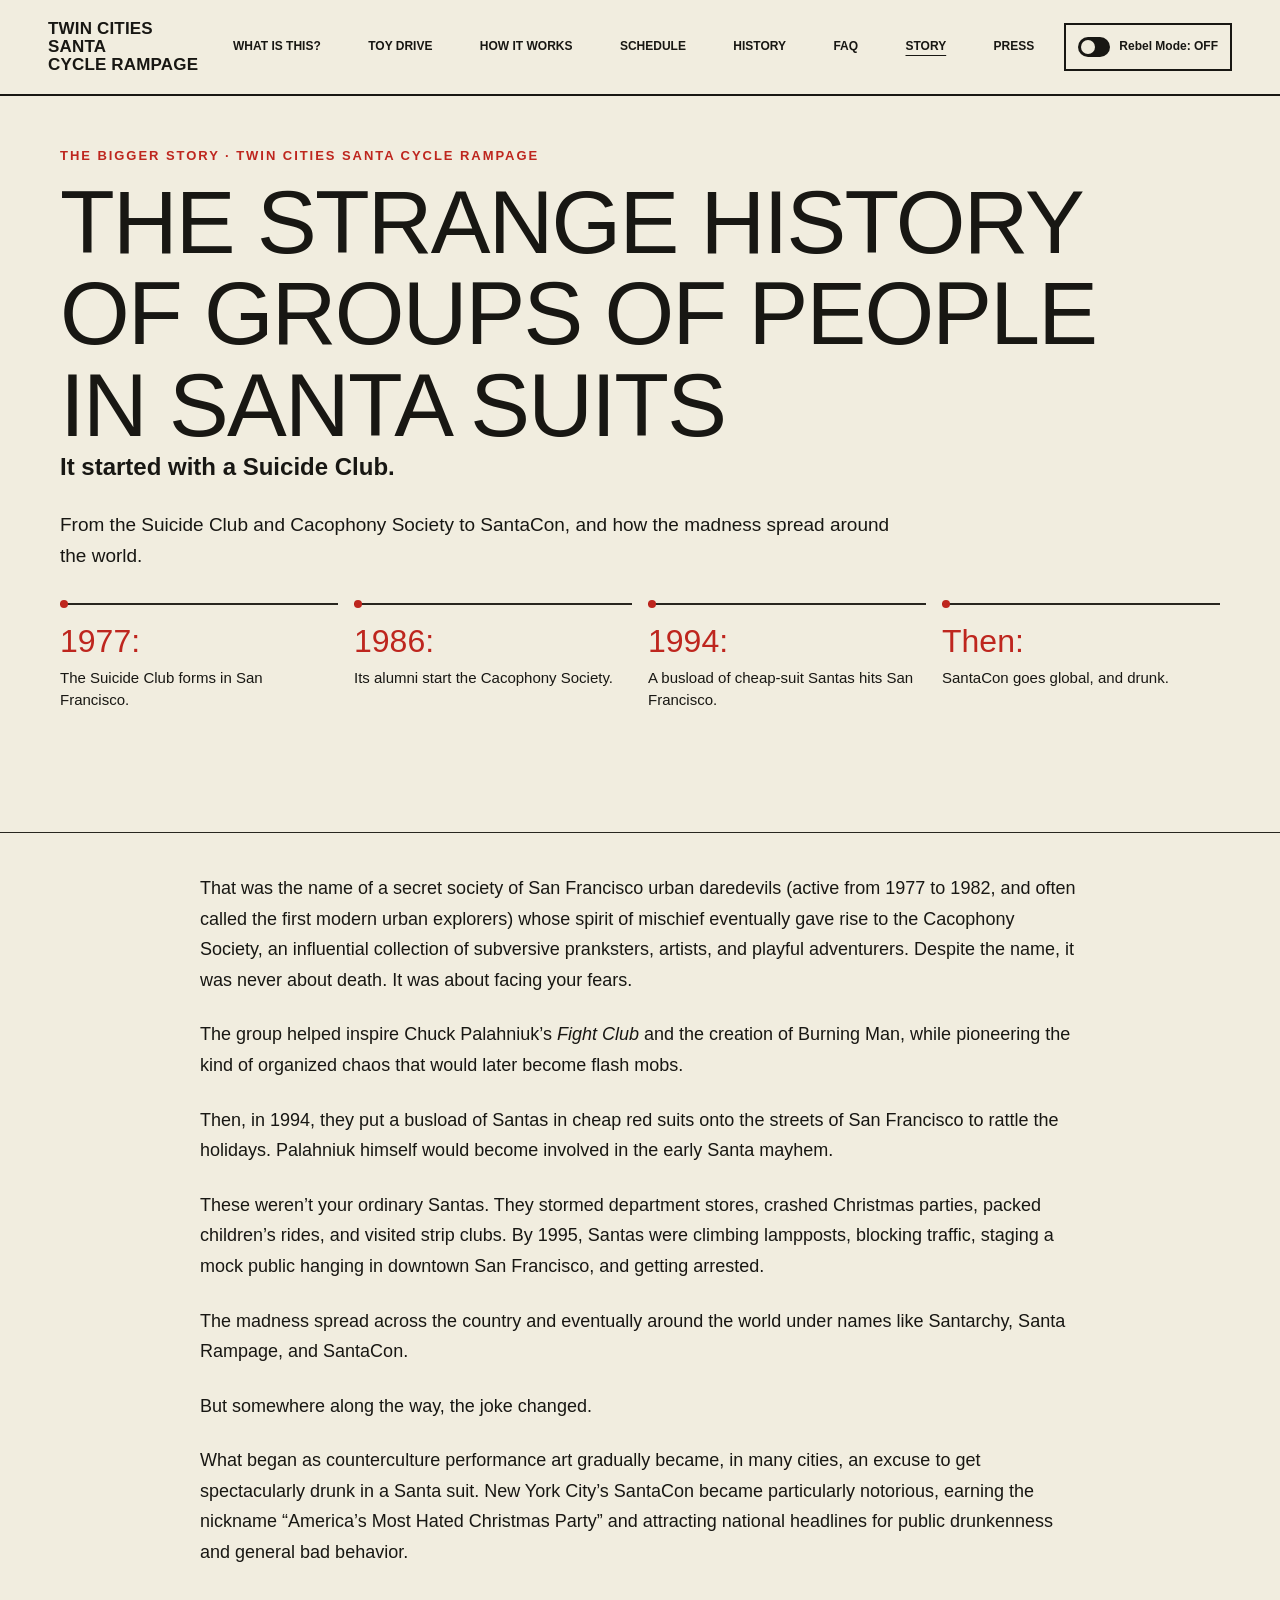
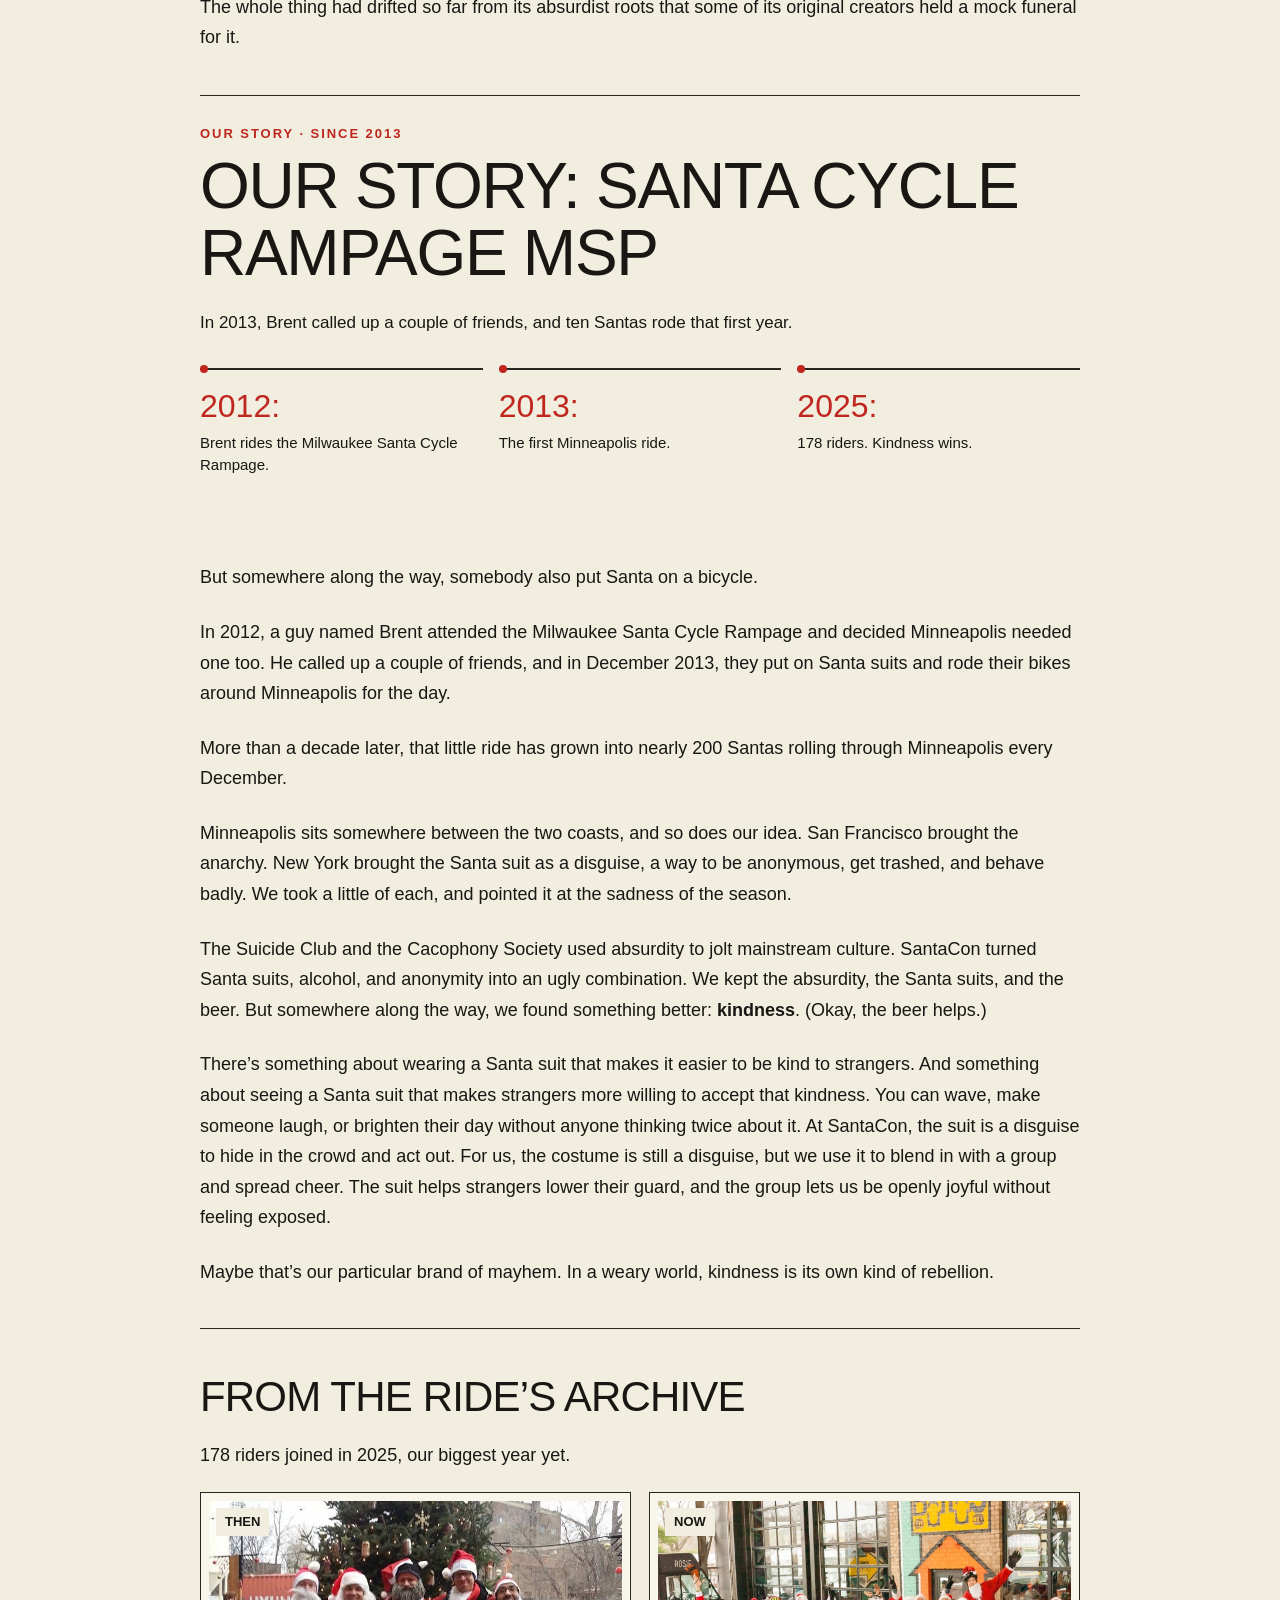
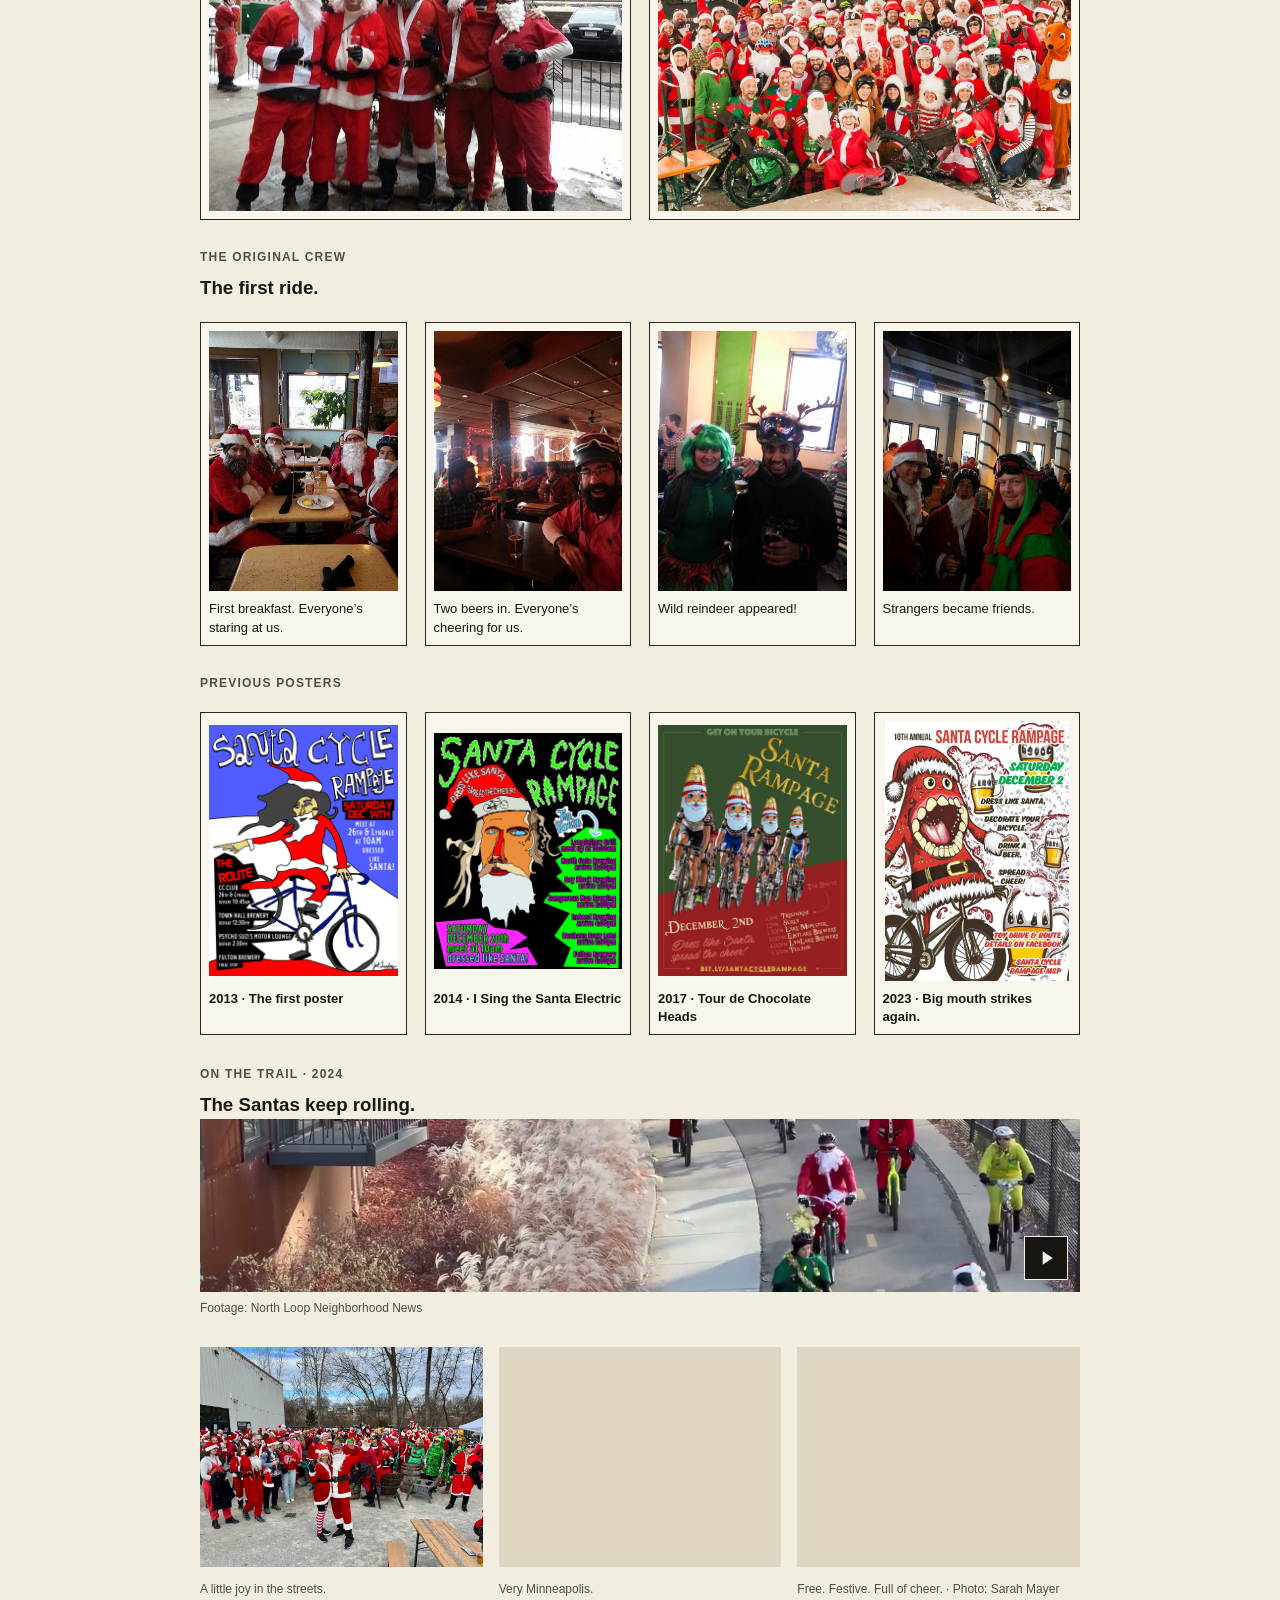
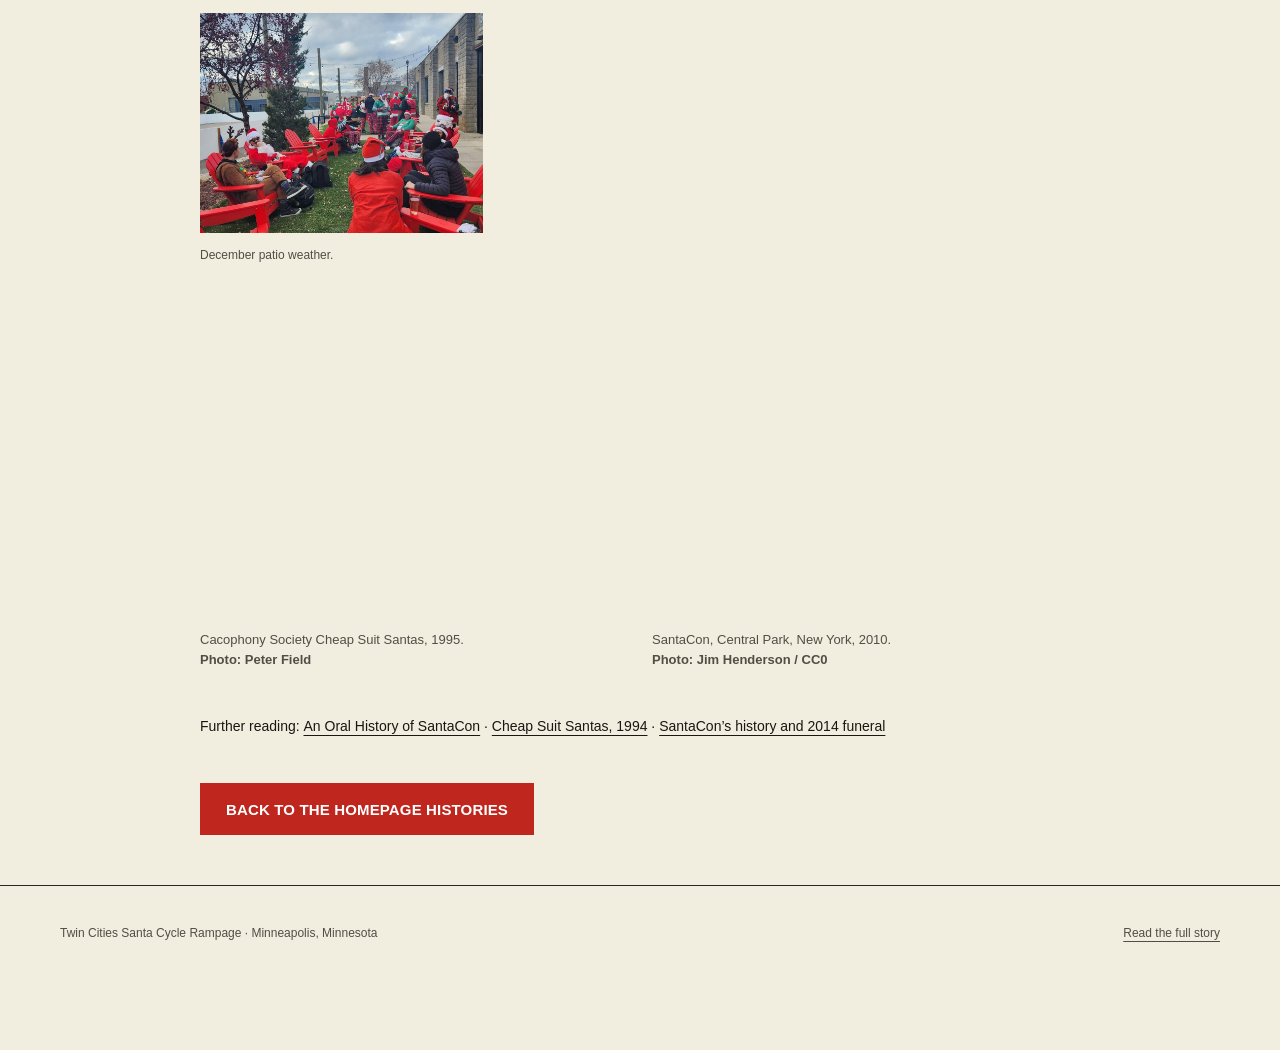
==== commit 4e2cc288: "Unify histories and replace NYC photo with CC0 image Simplify pending schedule labels to TBA and upd" ====
--- a/our-story.html
+++ b/our-story.html
@@ -1,7 +1 @@
-<!doctype html><html lang="en" data-page-mode="default" data-site-mode="default" data-default-first="true"><head><meta charset="utf-8"><meta name="viewport" content="width=device-width,initial-scale=1"><meta name="theme-color" content="#f1eddf"><meta name="robots" content="index,follow"><title>Our Story: Santa Cycle Rampage MSP | Twin Cities Santa Cycle Rampage</title><meta name="description" content="How a handful of Minneapolis cyclists turned a strange idea into an annual tradition that spreads cheer."><link rel="canonical" href="https://santacyclerampagemsp.org/our-story.html"><link rel="icon" href="favicon.ico"><link rel="apple-touch-icon" href="apple-touch-icon.png"><meta property="og:type" content="article"><meta property="og:title" content="Our Story: Santa Cycle Rampage MSP | Twin Cities Santa Cycle Rampage"><meta property="og:description" content="How a handful of Minneapolis cyclists turned a strange idea into an annual tradition that spreads cheer."><meta property="og:url" content="https://santacyclerampagemsp.org/our-story.html"><meta property="og:image" content="https://santacyclerampagemsp.org/assets/social-share-prince.jpg"><meta property="og:image:width" content="1200"><meta property="og:image:height" content="630"><meta property="og:image:alt" content="Santa-costumed cyclists riding past the Prince mural in Minneapolis"><meta name="twitter:card" content="summary_large_image"><meta name="twitter:title" content="Our Story: Santa Cycle Rampage MSP | Twin Cities Santa Cycle Rampage"><meta name="twitter:description" content="How a handful of Minneapolis cyclists turned a strange idea into an annual tradition that spreads cheer."><meta name="twitter:image" content="https://santacyclerampagemsp.org/assets/social-share-prince.jpg"><script src="site-assets/mode-boot.js?v=dfa0d92035"></script><link rel="stylesheet" href="site-assets/default.css?v=2b48d3f30b"><link rel="stylesheet" href="site-assets/components.css?v=a2ac968df6"><link rel="stylesheet" href="site-assets/rebel.css?v=9afa2cc4dd"><link rel="stylesheet" href="site-assets/pages.css?v=e923690d9f"><script src="site-assets/site.js?v=7a9624ba34" defer></script></head><body class="story-page" data-history-part="minneapolis"><a class="skip-link" href="#main-content">Skip to content</a><header class="site-header"><div class="header-bar"><a class="brand" href="index.html#about" aria-label="Twin Cities Santa Cycle Rampage home" data-mode-link><span>TWIN CITIES</span> <span>SANTA</span> <span>CYCLE RAMPAGE</span></a><nav class="desktop-nav" aria-label="Main navigation"><a href="index.html#about" data-mode-link>What is this?</a><a href="index.html#gifts" data-mode-link>Toy drive</a><a href="index.html#how" data-mode-link>How it works</a><a href="index.html#stops" class="schedule-link" data-mode-link>Schedule</a><a href="index.html#history" data-mode-link>History</a><a href="index.html#faq" data-mode-link>FAQ</a><a href="story.html" data-mode-link>Story</a><a href="press.html">Press</a></nav><div class="header-actions"><div class="mode-control"><button class="mode-toggle" type="button" aria-pressed="false" aria-label="Rebel Mode"><span class="mode-switch" aria-hidden="true"></span><span>Rebel Mode</span></button></div><button class="menu" type="button" aria-label="Open menu" aria-controls="mobile-nav" aria-expanded="false"><span></span><span></span><span></span></button></div></div><nav class="mobile-nav" id="mobile-nav" aria-label="Mobile navigation" hidden><a href="index.html#about" data-mode-link>What is this?</a><a href="index.html#gifts" data-mode-link>Toy drive</a><a href="index.html#how" data-mode-link>How it works</a><a href="index.html#stops" class="schedule-link" data-mode-link>Schedule</a><a href="index.html#history" data-mode-link>History</a><a href="index.html#faq" data-mode-link>FAQ</a><a href="story.html" data-mode-link>Story</a><a href="press.html">Press</a></nav></header><main id="main-content" tabindex="-1"><section class="story-hero" data-sticky-trigger aria-labelledby="story-title"><div class="wrap"><p class="eyebrow">Our story · Twin Cities Santa Cycle Rampage</p><h1 class="display" id="story-title">Our Story: Santa Cycle Rampage MSP</h1><p class="story-subheading">Since 2013</p><p class="story-introduction">How a handful of Minneapolis cyclists turned a strange idea into an annual tradition that spreads cheer.</p><p class="founding-sentence">In 2013, Brent called up a couple of friends, and ten Santas rode that first year.</p><ol class="history-timeline" style="--timeline-count:3" aria-label="Our Story: Santa Cycle Rampage MSP timeline"><li><div class="timeline-entry"><strong>2012:</strong> <span>Brent rides the Milwaukee Santa Cycle Rampage.</span></div></li><li><div class="timeline-entry"><strong>2013:</strong> <span>The first Minneapolis ride.</span></div></li><li><div class="timeline-entry"><strong>2025:</strong> <span>178 riders. Kindness wins.</span></div></li></ol></div></section><article class="wrap article-copy" aria-label="Our Story: Santa Cycle Rampage MSP"><div class="history-copy" data-history-copy><p id="bicycle">But somewhere along the way, somebody also put Santa on a bicycle.</p>
-<p>In 2012, a guy named Brent attended the Milwaukee Santa Cycle Rampage and decided Minneapolis needed one too. He called up a couple of friends, and in December 2013, they put on Santa suits and rode their bikes around Minneapolis for the day.</p>
-<p>More than a decade later, that little ride has grown into nearly 200 Santas rolling through Minneapolis every December.</p>
-<p id="kindness">Minneapolis sits somewhere between the two coasts, and so does our idea. San Francisco brought the anarchy. New York brought the Santa suit as a disguise, a way to be anonymous, get trashed, and behave badly. We took a little of each, and pointed it at the sadness of the season.</p>
-<p>The Suicide Club and the Cacophony Society used absurdity to jolt mainstream culture. SantaCon turned Santa suits, alcohol, and anonymity into an ugly combination. We kept the absurdity, the Santa suits, and the beer. But somewhere along the way, we found something better: <mark>kindness</mark>. (Okay, the beer helps.)</p>
-<p>There’s something about wearing a Santa suit that makes it easier to be kind to strangers. And something about seeing a Santa suit that makes strangers more willing to accept that kindness. You can wave, make someone laugh, or brighten their day without anyone thinking twice about it. At SantaCon, the suit is a disguise to hide in the crowd and act out. For us, the costume is still a disguise, but we use it to blend in with a group and spread cheer. The suit helps strangers lower their guard, and the group lets us be openly joyful without feeling exposed.</p>
-<p>Maybe that’s our particular brand of mayhem. In a weary world, kindness is its own kind of rebellion.</p></div><section class="local-archive" aria-labelledby="local-archive-title"><h2 class="display archive-title" id="local-archive-title">From the ride’s archive</h2><p>178 riders joined in 2025, our biggest year yet.</p><div class="history-grid"><div class="then-now"><div class="tn tn--then"><img alt="Five original Santa riders posing together by a Christmas tree" src="assets/first-ride-group.png" width="720" height="960" decoding="async" loading="lazy"><label>Then</label></div><div class="tn"><img alt="A large modern group of Santa Cycle Rampage riders" src="assets/group.jpg" width="1536" height="1026" decoding="async" loading="lazy"><label>Now</label></div></div></div><div class="early-history"><div class="kicker">The original crew</div><h3>The first ride.</h3><div class="first-ride-grid"><figure class="first-ride-card"><img alt="Four of the first Santa riders gathered around a brewery table" src="assets/first-ride-brewery-table.jpg" width="360" height="480" decoding="async" loading="lazy"><figcaption>First breakfast. Everyone’s staring at us.</figcaption></figure><figure class="first-ride-card"><img alt="Early Santa riders sharing a moment at a brewery" src="assets/first-ride-santas-1.jpg" width="720" height="960" decoding="async" loading="lazy"><figcaption>Two beers in. Everyone’s cheering for us.</figcaption></figure><figure class="first-ride-card"><img alt="Two early riders in a green wig and reindeer antlers" src="assets/first-ride-costumes.jpg" width="720" height="960" decoding="async" loading="lazy"><figcaption>Wild reindeer appeared!</figcaption></figure><figure class="first-ride-card"><img alt="Three early riders in Santa and elf costumes" src="assets/first-ride-santas-2.jpg" width="720" height="960" decoding="async" loading="lazy"><figcaption>Strangers became friends.</figcaption></figure></div><div class="kicker">Previous posters</div><div class="artifact-grid early-posters"><div class="artifact"><img alt="Hand-drawn Santa Cycle Rampage poster for Saturday, December 14" src="assets/poster-2013.jpg" width="1536" height="2048" decoding="async" loading="lazy"><b>2013 · The first poster</b></div><div class="artifact"><img alt="2014 Santa Cycle Rampage poster, I Sing the Santa Electric, with a brewery route" src="assets/poster-2014.jpg" width="768" height="960" decoding="async" loading="lazy"><b>2014 · I Sing the Santa Electric</b></div><div class="artifact"><img alt="2017 Santa Cycle Rampage poster, Tour de Chocolate Heads, with four Santa-faced cyclists" src="assets/poster-2017.png" width="1536" height="2048" decoding="async" loading="lazy"><b>2017 · Tour de Chocolate Heads</b></div><div class="artifact"><img alt="Santa Cycle Rampage poster titled Big mouth strikes again" src="assets/poster-2023.jpg" width="1086" height="1536" decoding="async" loading="lazy"><b>2023 · Big mouth strikes again.</b></div></div><div class="history-film"><div class="kicker">On the trail · 2024</div><h3>The Santas keep rolling.</h3><video data-ambient muted loop playsinline preload="none" poster="assets/trail-ride-2024-poster.jpg" aria-label="Santa-costumed cyclists riding together on a Minneapolis trail in 2024"><source src="assets/trail-ride-2024.mp4" type="video/mp4"></video><p class="video-credit">Footage: North Loop Neighborhood News</p></div></div><div class="vibe-grid"><figure><img src="assets/crowd.jpg" alt="A huge crowd of Santa Cycle Rampage riders outdoors" loading="lazy" decoding="async"><figcaption>A little joy in the streets.</figcaption></figure><figure><img src="assets/prince.jpg" alt="Santa and elf cyclists riding past the Prince mural in Minneapolis" loading="lazy" decoding="async"><figcaption>Very Minneapolis.</figcaption></figure><figure><img src="assets/sarah-mayer-friends-2024.jpg" alt="Five friends in Santa costumes at La Doña during the 2024 ride" loading="lazy" decoding="async"><figcaption>Free. Festive. Full of cheer. · Photo: Sarah Mayer</figcaption></figure><figure><img src="assets/patio.jpg" alt="Santa riders relaxing outside a brewery" loading="lazy" decoding="async"><figcaption>December patio weather.</figcaption></figure></div></section><nav class="story-return" aria-label="After the story"><a class="button" data-mode-link href="index.html#history">Back to the homepage histories</a><a class="button button-outline" data-mode-link href="story.html">Read the bigger SantaCon story →</a></nav></article></main><footer class="page-footer"><div class="wrap"><span>Twin Cities Santa Cycle Rampage · Minneapolis, Minnesota</span><a href="story.html" data-mode-link>Read the full story</a><span class="print-url">https://santacyclerampagemsp.org/our-story.html</span></div></footer><aside class="sticky-rsvp" id="sticky-rsvp" aria-label="Ride day RSVP" hidden><div class="sticky-inner"><strong>Sat, Dec 5 · 10 AM · Free</strong><a class="button" href="https://www.facebook.com/events/1972798296683555/" target="_blank" rel="noopener">RSVP<span class="sticky-long"> on Facebook</span></a></div></aside><script type="module" src="https://static.cloudflareinsights.com/beacon.min.js" data-cf-beacon='{"token": "9a3162fb92da4ce69bf791c1a7c37741"}'></script></body></html>+<!doctype html><html lang="en" data-page-mode="default" data-site-mode="default" data-default-first="true"><head><meta charset="utf-8"><meta name="viewport" content="width=device-width,initial-scale=1"><meta name="theme-color" content="#f1eddf"><meta name="robots" content="noindex,follow"><title>Our Story: Santa Cycle Rampage MSP | Twin Cities Santa Cycle Rampage</title><meta name="description" content="How a handful of Minneapolis cyclists turned a strange idea into an annual tradition that spreads cheer."><link rel="canonical" href="https://santacyclerampagemsp.org/story.html"><link rel="icon" href="favicon.ico"><link rel="apple-touch-icon" href="apple-touch-icon.png"><meta property="og:type" content="article"><meta property="og:title" content="Our Story: Santa Cycle Rampage MSP | Twin Cities Santa Cycle Rampage"><meta property="og:description" content="How a handful of Minneapolis cyclists turned a strange idea into an annual tradition that spreads cheer."><meta property="og:url" content="https://santacyclerampagemsp.org/story.html"><meta property="og:image" content="https://santacyclerampagemsp.org/assets/social-share-prince.jpg"><meta property="og:image:width" content="1200"><meta property="og:image:height" content="630"><meta property="og:image:alt" content="Santa-costumed cyclists riding past the Prince mural in Minneapolis"><meta name="twitter:card" content="summary_large_image"><meta name="twitter:title" content="Our Story: Santa Cycle Rampage MSP | Twin Cities Santa Cycle Rampage"><meta name="twitter:description" content="How a handful of Minneapolis cyclists turned a strange idea into an annual tradition that spreads cheer."><meta name="twitter:image" content="https://santacyclerampagemsp.org/assets/social-share-prince.jpg"><script src="site-assets/mode-boot.js?v=dfa0d92035"></script><link rel="stylesheet" href="site-assets/default.css?v=2b48d3f30b"><link rel="stylesheet" href="site-assets/components.css?v=93dc11b0ce"><link rel="stylesheet" href="site-assets/rebel.css?v=9afa2cc4dd"><link rel="stylesheet" href="site-assets/pages.css?v=c46e6f60d9"><script src="site-assets/site.js?v=407de465a4" defer></script><meta http-equiv="refresh" content="0;url=story.html#minneapolis"><script>const destination = new URL("story.html#minneapolis", location.href); destination.search = location.search; if (location.hash) destination.hash = location.hash; location.replace(destination.href);</script></head><body class="story-page"><a class="skip-link" href="#main-content">Skip to content</a><main class="wrap article-copy" id="main-content"><h1 class="display">Our Story: Santa Cycle Rampage MSP</h1><p>Our story is now part of the complete history.</p><a href="story.html#minneapolis">Continue to the Minneapolis story →</a></main><script type="module" src="https://static.cloudflareinsights.com/beacon.min.js" data-cf-beacon='{"token": "9a3162fb92da4ce69bf791c1a7c37741"}'></script></body></html>
--- a/site-assets/components.css
+++ b/site-assets/components.css
@@ -21,6 +21,6 @@
 .video-toggle.icon-video-toggle{display:grid;place-items:center;width:44px;min-width:44px;height:44px;padding:10px}.video-control-icon{display:block;width:20px;height:20px;fill:currentColor}
 .vibe-grid .misfits-photo img{object-position:center 18%}
 .email-signup-status,.email-signup-fallback{margin-top:8px;font-size:14px;line-height:1.5;color:var(--ink)}.email-signup-fallback a{text-underline-offset:3px}.email-signup button:disabled{cursor:wait;opacity:.8}
-.manifesto-section .manifesto-closing{font-size:clamp(22px,2.2vw,30px);font-weight:800;line-height:1.3;color:var(--small-red,var(--red));margin:26px 0 8px}.manifesto-section .manifesto-closing strong{font-weight:800}.manifesto-section .manifesto-closing+.manifesto-since{margin:0}
+.manifesto-section .manifesto-subline{margin:12px 0 0;font-size:22px;font-weight:800;line-height:1.35}.manifesto-section .manifesto-closing{font-size:clamp(22px,2.2vw,30px);font-weight:800;line-height:1.3;color:var(--small-red,var(--red));margin:26px 0 8px}.manifesto-section .manifesto-closing strong{font-weight:800}
 .hero-heading{grid-column:1;grid-row:2;margin-bottom:20px}.hero-heading .hero-title{margin-bottom:0}.hero-response{margin:14px 0 0;font:900 24px/1.2 Arial,Helvetica,sans-serif}.hero-layout>.quick-facts{grid-column:1/-1;grid-row:9;width:100%;margin-top:40px}.hero{padding-bottom:0}.steps-overview:empty{display:none}#how .steps{display:grid;margin:0 0 20px}.manifesto-section{display:grid;grid-template-columns:1fr 1fr;gap:70px;padding:36px 0;margin-top:45px;border-top:1px solid var(--line)}.manifesto-section h2{font-size:48px;line-height:1.02}.manifesto-section p{font-size:18px;line-height:1.6;margin:0 0 17px}.manifesto-section .manifesto-since{font-size:12px;font-weight:800;letter-spacing:.1em;text-transform:uppercase}
 @media(max-width:900px){.header-bar{padding:8px 0}.header-actions{gap:8px;flex-shrink:0}.mode-control{display:grid;justify-items:center;gap:3px}html[data-site-mode] .header-actions .mode-toggle{min-height:44px;padding:7px 8px;font-size:11px;gap:6px}html[data-site-mode] .mode-toggle .mode-switch{flex-basis:28px;width:28px;height:19px}html[data-site-mode] .mode-toggle .mode-switch:after{width:13px;height:13px}.mode-long{display:none}.mode-short{display:inline}.mode-return{font-size:10px;max-width:none}.menu{display:flex;flex-direction:column;align-items:center;justify-content:center;gap:5px;flex:0 0 44px;width:44px;min-height:44px;border:2px solid var(--ink);background:transparent;color:var(--ink);cursor:pointer}.menu span{display:block;width:19px;height:2px;background:currentColor}.mobile-nav{padding:10px 20px 16px;border-top:1px solid var(--line)}.mobile-nav a{display:flex;align-items:center;gap:10px;min-height:44px;padding:10px 0;font-size:13px;font-weight:800;text-transform:uppercase;text-decoration:none}.hero-heading{display:contents}.hero-heading .hero-title{margin-bottom:0}.build-stamp{order:1;margin-bottom:20px}.hero-layout>.quick-facts{order:7;margin-top:24px}.hero{padding-bottom:0}.schedule-route{order:1;width:100%}.schedule-join-note{font-size:14px}.schedule-channel{order:4}#faq.shared-faq summary{min-height:52px;font-size:16px;padding:15px 0}#faq.shared-faq .faq-answer p{font-size:16px}.faq-lead{font-size:14px}.manifesto-section{grid-template-columns:1fr;gap:20px;padding:28px 0;margin-top:34px}.manifesto-section h2{font-size:40px}.manifesto-section p{font-size:16px}}
--- a/site-assets/pages.css
+++ b/site-assets/pages.css
@@ -1,6 +1,7 @@
 /* Shared history layers, article/print layout, and the cream-only newsroom. */
 .story-introduction{font-size:19px;line-height:1.6;max-width:850px;margin-bottom:24px}.background-history-photos{display:grid;grid-template-columns:1fr 1fr;gap:24px;margin:35px 0}.background-history-photos img{display:block;width:100%;height:auto;aspect-ratio:4/3;object-fit:cover}.background-history-photos figcaption{font-size:13px;line-height:1.5;color:var(--muted);margin-top:10px}.local-archive{margin-top:40px;border-top:1px solid var(--line);padding-top:25px}.local-archive h2{font-size:42px;line-height:1.1;margin:20px 0}.local-archive p{font-size:18px;line-height:1.7;margin:0 0 22px}.local-archive .kicker{font-size:12px;font-weight:900;letter-spacing:.1em;text-transform:uppercase;margin:24px 0 8px;color:var(--muted)}.local-archive .history-film{margin:30px 0}.local-archive .history-film video{display:block;width:100%;aspect-ratio:5.1;object-fit:cover;object-position:center 48%}.local-archive .video-credit{font-size:12px;line-height:1.4;margin-top:8px;color:var(--muted)}.legacy-story-links{display:flex;flex-wrap:wrap;gap:15px;margin:30px 0}.legacy-story-links a[id]{scroll-margin-top:120px}
 @media(max-width:900px){.background-history-photos{grid-template-columns:1fr}.local-archive h2{font-size:35px}.local-archive p{font-size:17px}.local-archive .history-film video{aspect-ratio:1.7}}
+.minneapolis-history{margin-top:42px;padding-top:30px;border-top:1px solid var(--line);scroll-margin-top:110px}.minneapolis-history>h2{font-size:clamp(36px,5vw,68px);line-height:1.05;margin:10px 0 22px}.minneapolis-history .founding-sentence{margin-bottom:20px}
 @media print{body.story-page .history-timeline,body.story-page .background-history-photos,body.story-page .legacy-story-links{display:none!important}}
 .history-hub .section-title{font-size:clamp(42px,4.8vw,70px);margin:12px 0 24px;max-width:none}.history-cards{display:grid;grid-template-columns:repeat(3,minmax(0,1fr));list-style:none;padding:0;margin:0;border:2px solid var(--line)}.history-cards>li{min-width:0;padding:22px;border-right:1px solid var(--line)}.history-cards>li:last-child{border-right:0}.history-card-place{margin:0 0 10px;font-size:13px;font-weight:900;line-height:1.4;color:var(--muted);text-transform:uppercase}.history-cards h3{font-size:clamp(30px,3.2vw,46px);line-height:1.02;margin:0 0 18px}.history-cards figure{margin:0}.history-cards figure>img{display:block;width:100%;height:auto;aspect-ratio:16/10;object-fit:cover;background:var(--line)}.history-cards .history-card-description{font-size:17px;line-height:1.5;margin:17px 0 14px}.history-cards figcaption{font-size:12px;line-height:1.5;min-height:54px;color:var(--muted)}.history-cards figcaption span,.history-cards figcaption strong{display:block}.history-bridge{border-top:1px solid var(--line);padding-top:22px;margin:22px 0 16px;font-size:20px;line-height:1.5;max-width:1240px}.history-rebellion{font-size:clamp(30px,3.5vw,50px);line-height:1.08;color:var(--small-red,var(--action));margin:0 0 28px}.history-paths{display:grid;grid-template-columns:1fr 1fr;gap:20px}.history-path-panel{border:1px solid var(--line);min-width:0}.history-path{display:grid;grid-template-columns:135px minmax(0,1fr);gap:20px;padding:17px;min-height:180px;text-decoration:none}.history-path-photo{margin:0;min-width:0}.history-path-photo img{display:block;width:100%;height:120px;object-fit:cover}.history-path-photo figcaption{font-size:11px;line-height:1.4;color:var(--muted);margin-top:7px}.history-path-kicker{font-size:12px;font-weight:900;line-height:1.3;text-transform:uppercase;color:var(--muted);margin:0 0 7px}.history-path h3{font:400 30px/1.08 Impact,Haettenschweiler,sans-serif;text-transform:uppercase;margin:0 0 10px}.history-path p:not(.history-path-kicker){font-size:15px;line-height:1.45;margin:0 0 9px}.history-path-link{display:inline-flex;align-items:center;min-height:44px;font-size:13px;font-weight:900;text-transform:uppercase;color:var(--small-red,var(--action))}.history-path:hover .history-path-link{text-decoration:underline;text-underline-offset:4px}.history-path:focus-visible{outline:3px solid var(--focus,#1a618e);outline-offset:4px}.legacy-history-anchor{display:block;scroll-margin-top:120px}
 @media(max-width:900px){.history-hub .section-title{font-size:42px}.history-cards,.history-paths{grid-template-columns:1fr}.history-cards>li{padding:20px;border-right:0;border-bottom:1px solid var(--line)}.history-cards>li:last-child{border-bottom:0}.history-cards h3{font-size:35px}.history-cards .history-card-description{font-size:16px}.history-cards figcaption{min-height:0}.history-bridge{font-size:17px}.history-rebellion{font-size:33px}.history-path{grid-template-columns:95px minmax(0,1fr);gap:15px;padding:15px}.history-path h3{font-size:26px}.history-path-photo img{height:105px}}
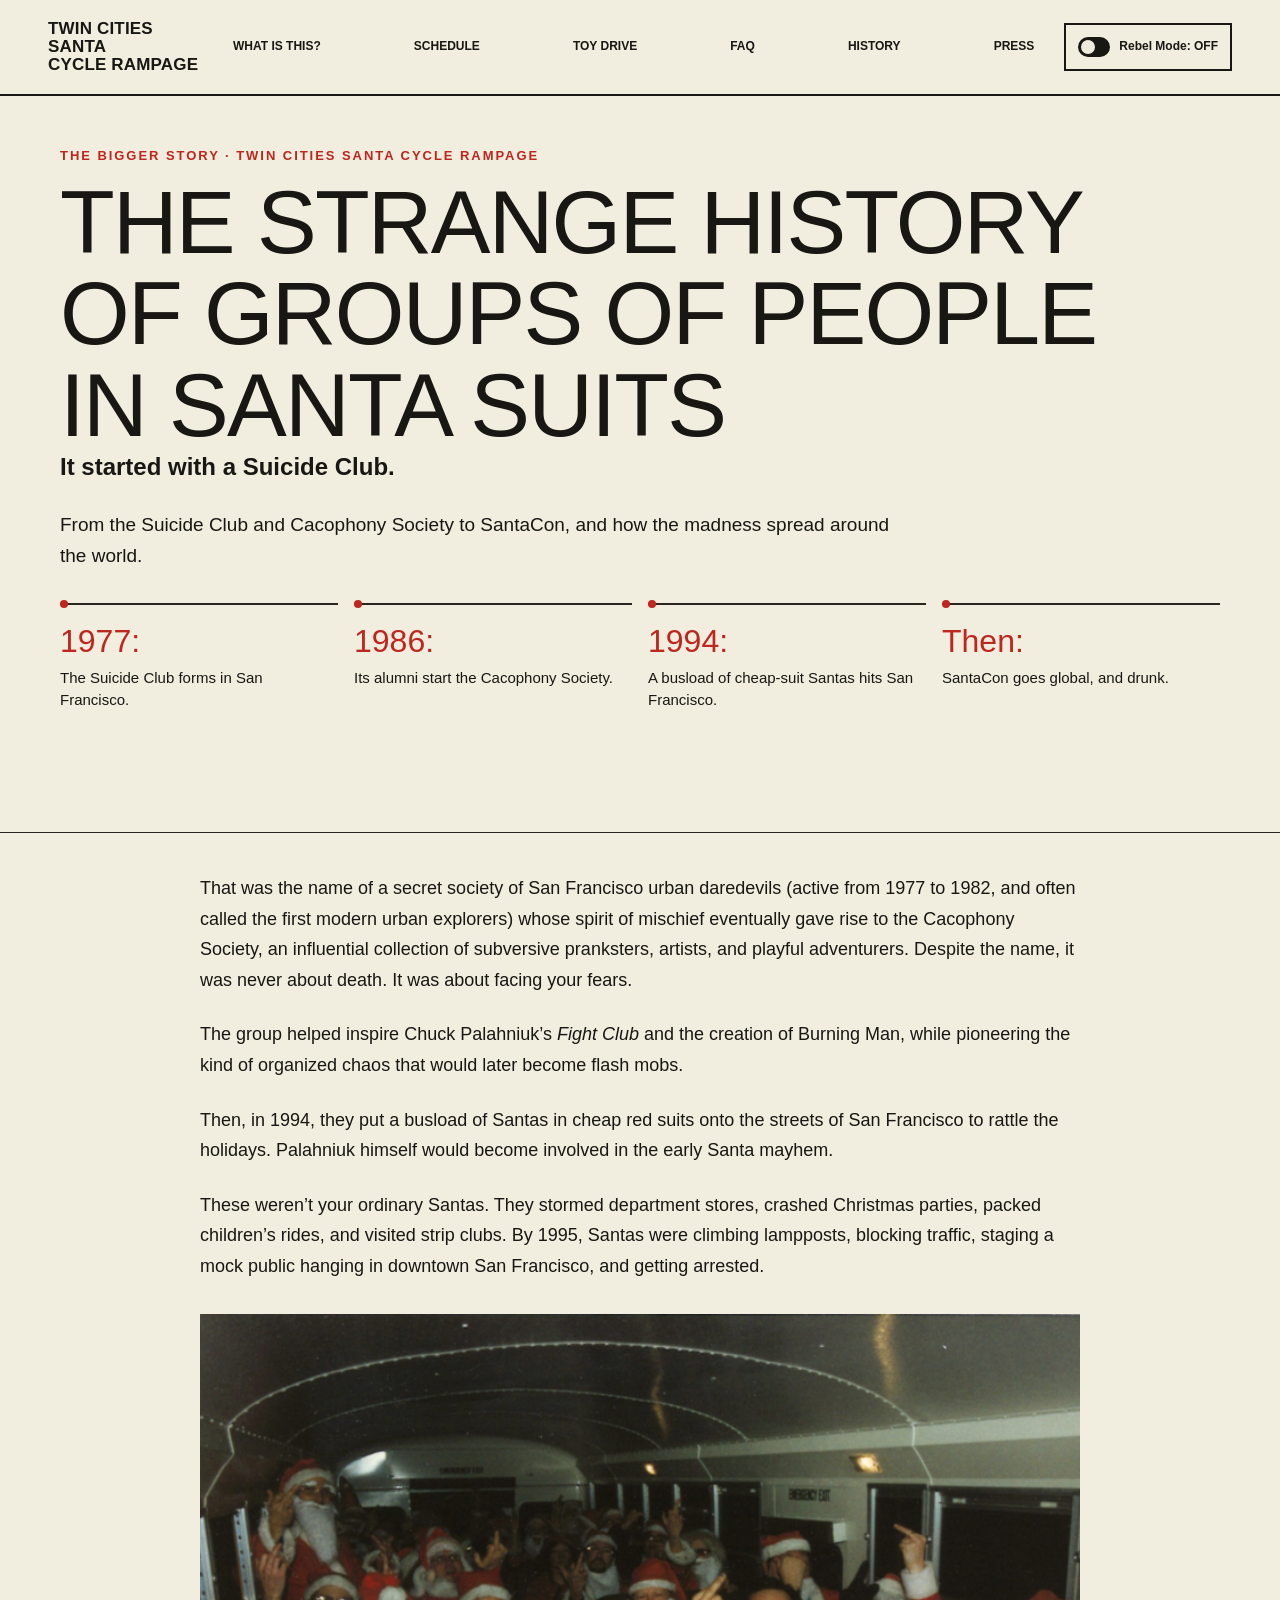
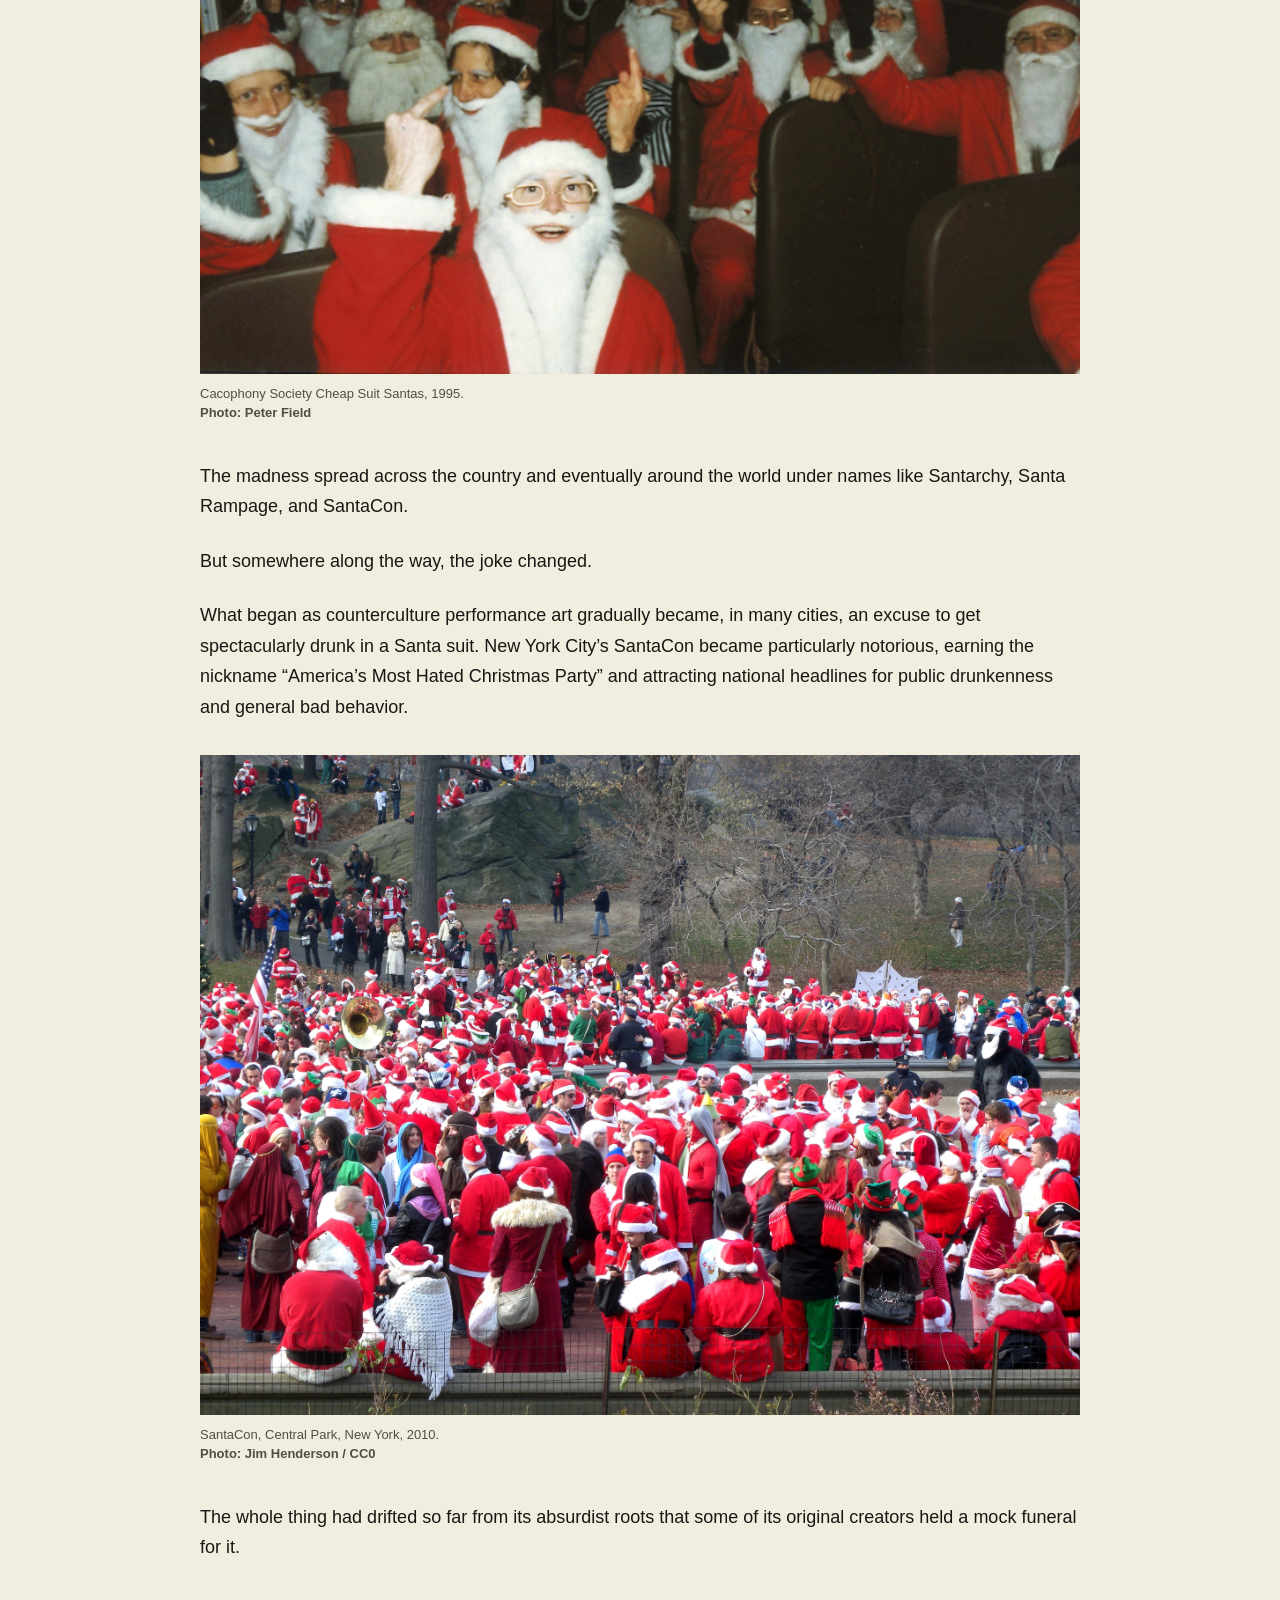
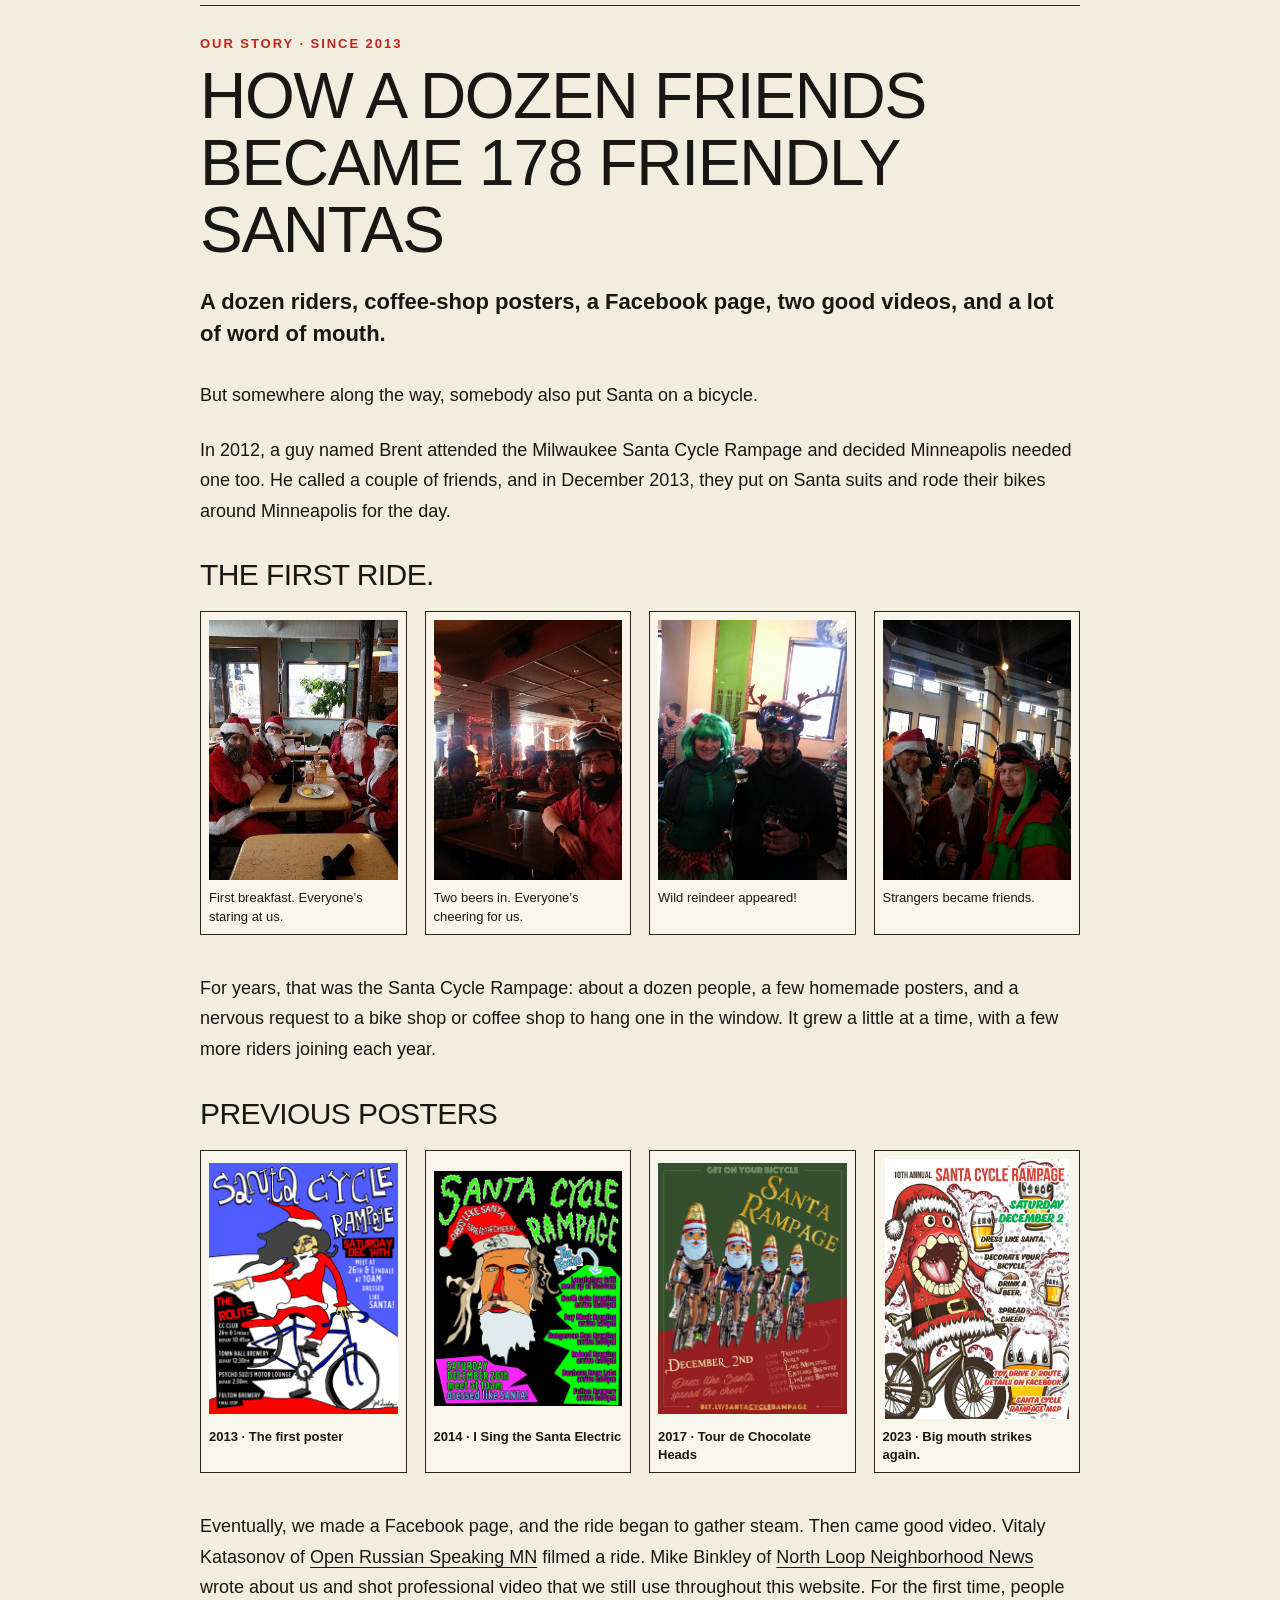
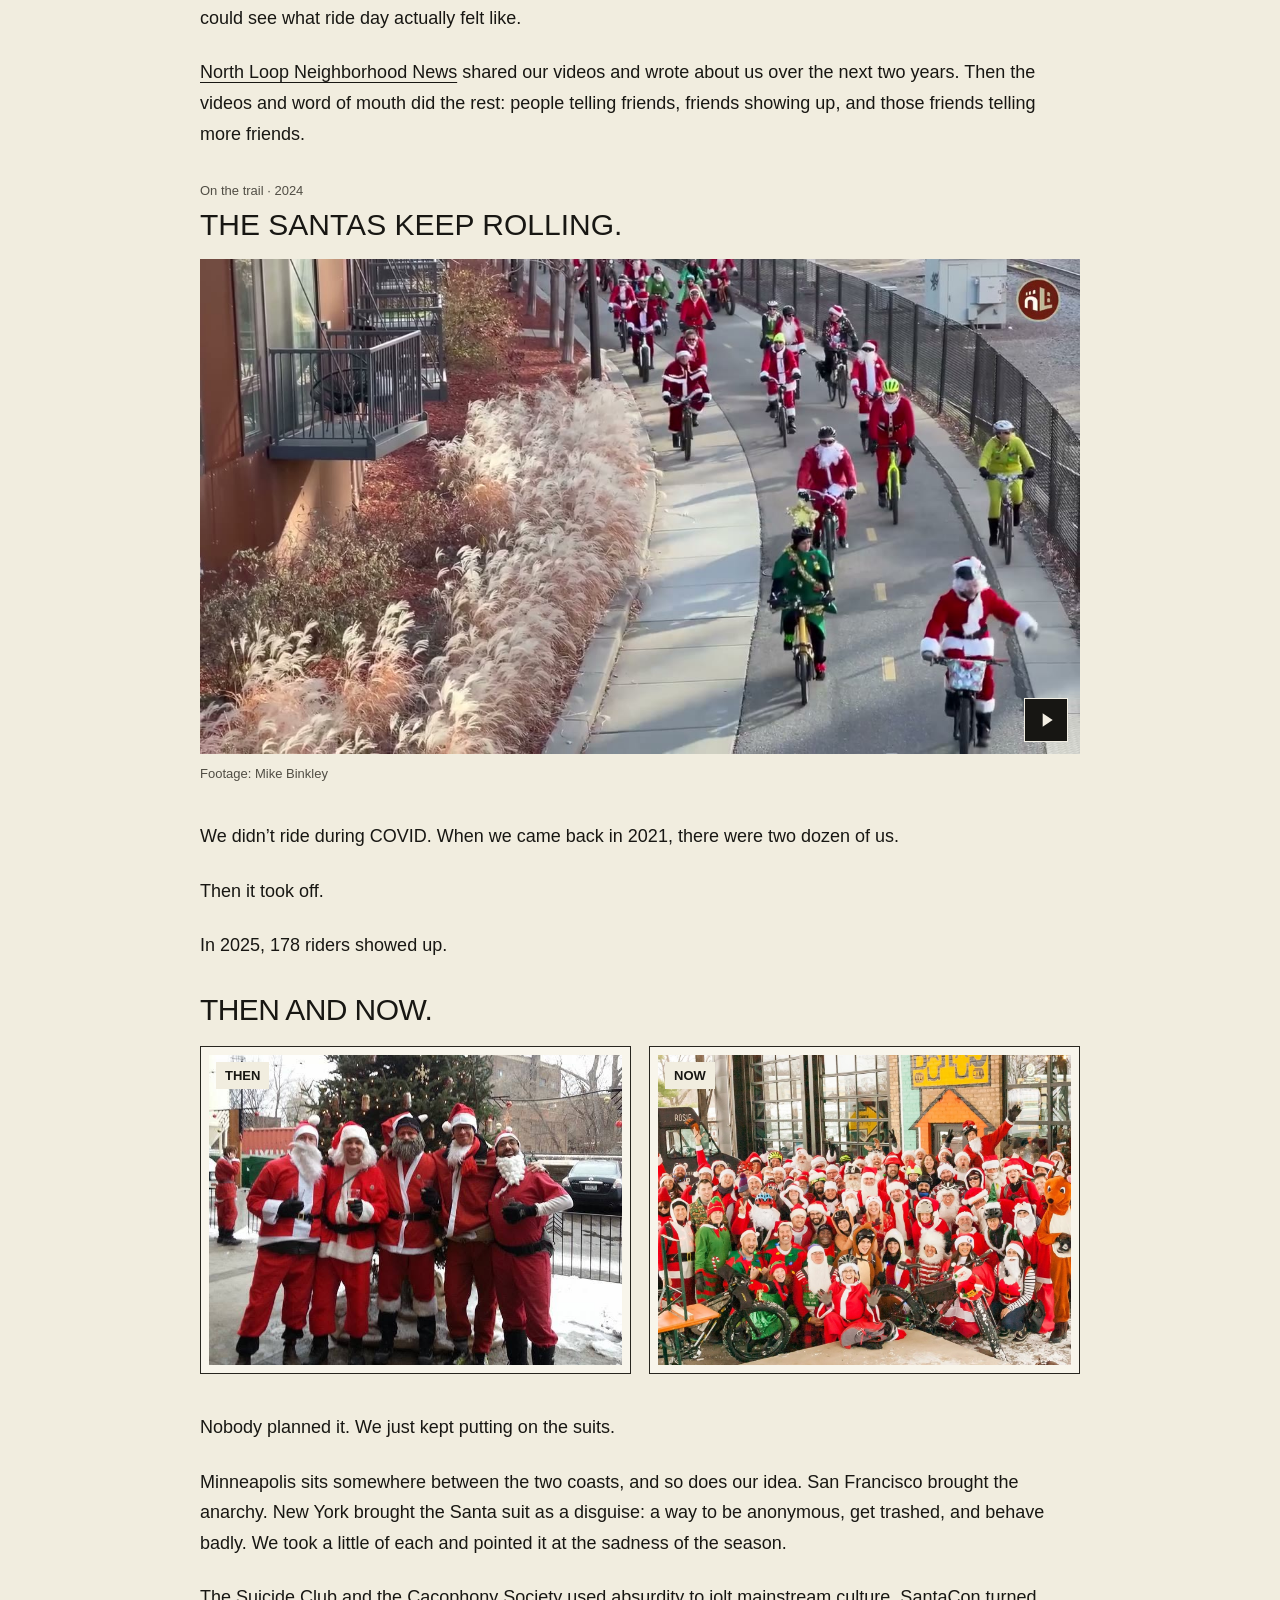
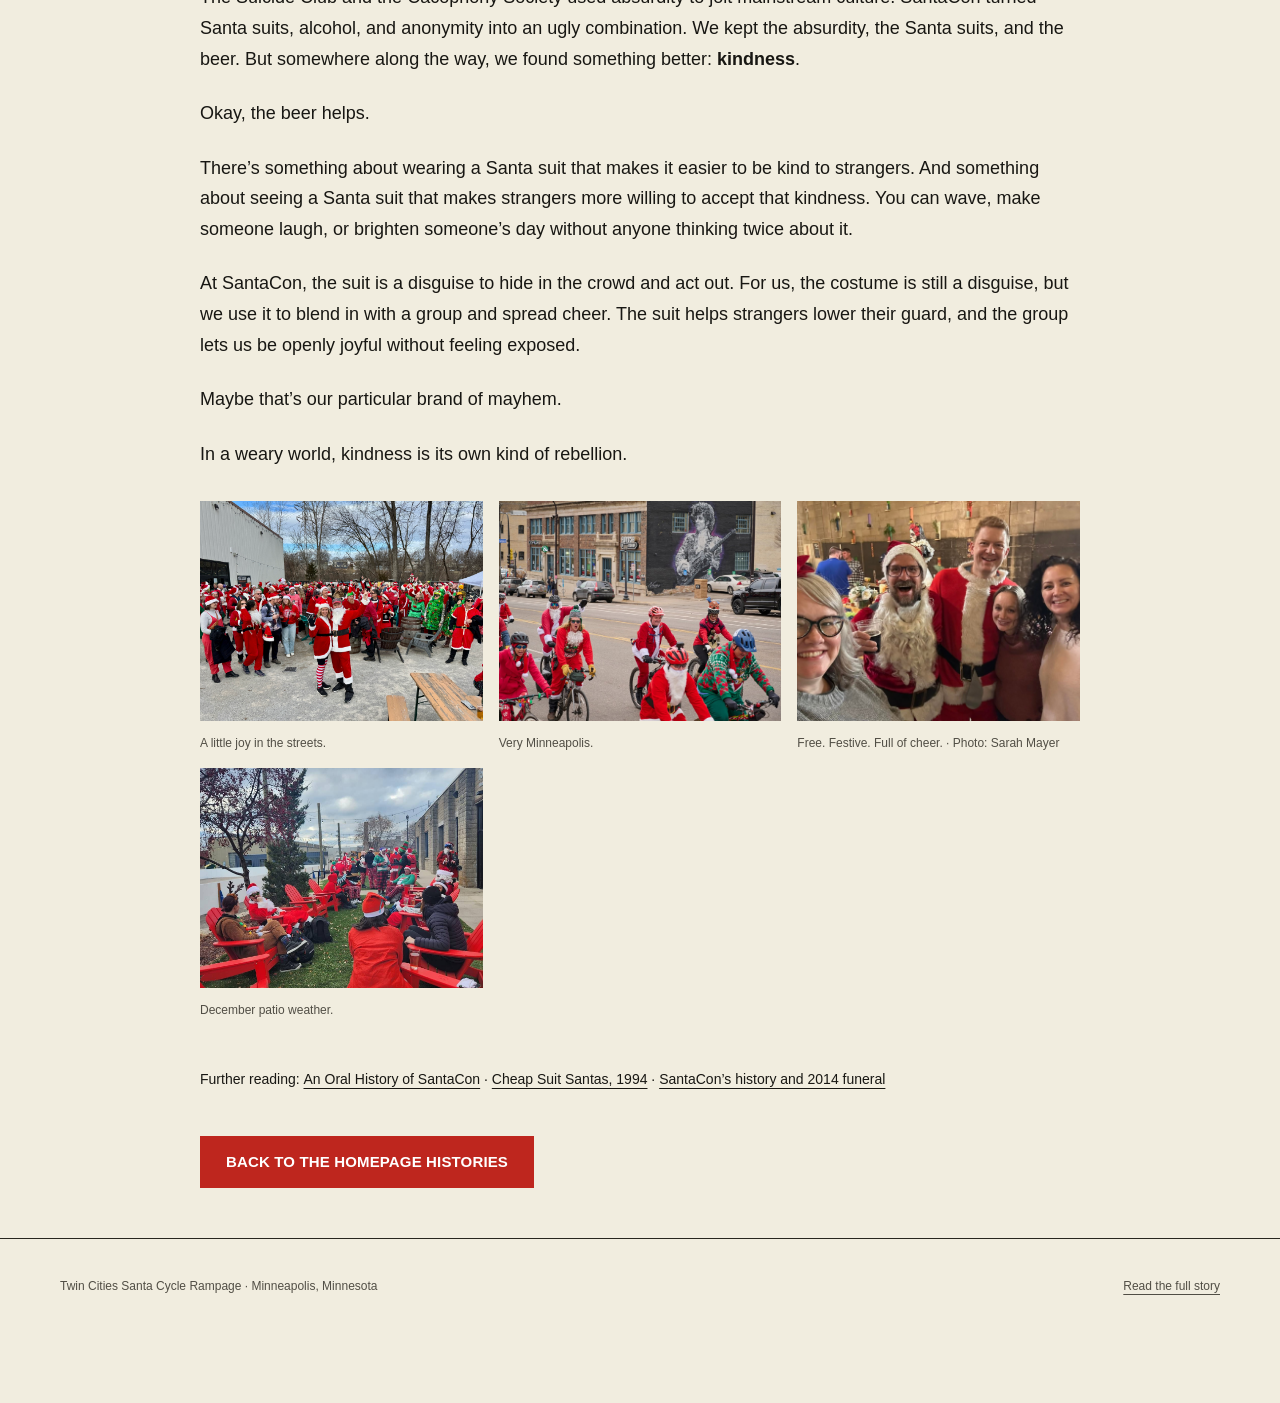
==== commit 09246be9: "Publish homepage cleanup and expanded combined history" ====
--- a/our-story.html
+++ b/our-story.html
@@ -1 +1 @@
-<!doctype html><html lang="en" data-page-mode="default" data-site-mode="default" data-default-first="true"><head><meta charset="utf-8"><meta name="viewport" content="width=device-width,initial-scale=1"><meta name="theme-color" content="#f1eddf"><meta name="robots" content="noindex,follow"><title>Our Story: Santa Cycle Rampage MSP | Twin Cities Santa Cycle Rampage</title><meta name="description" content="How a handful of Minneapolis cyclists turned a strange idea into an annual tradition that spreads cheer."><link rel="canonical" href="https://santacyclerampagemsp.org/story.html"><link rel="icon" href="favicon.ico"><link rel="apple-touch-icon" href="apple-touch-icon.png"><meta property="og:type" content="article"><meta property="og:title" content="Our Story: Santa Cycle Rampage MSP | Twin Cities Santa Cycle Rampage"><meta property="og:description" content="How a handful of Minneapolis cyclists turned a strange idea into an annual tradition that spreads cheer."><meta property="og:url" content="https://santacyclerampagemsp.org/story.html"><meta property="og:image" content="https://santacyclerampagemsp.org/assets/social-share-prince.jpg"><meta property="og:image:width" content="1200"><meta property="og:image:height" content="630"><meta property="og:image:alt" content="Santa-costumed cyclists riding past the Prince mural in Minneapolis"><meta name="twitter:card" content="summary_large_image"><meta name="twitter:title" content="Our Story: Santa Cycle Rampage MSP | Twin Cities Santa Cycle Rampage"><meta name="twitter:description" content="How a handful of Minneapolis cyclists turned a strange idea into an annual tradition that spreads cheer."><meta name="twitter:image" content="https://santacyclerampagemsp.org/assets/social-share-prince.jpg"><script src="site-assets/mode-boot.js?v=dfa0d92035"></script><link rel="stylesheet" href="site-assets/default.css?v=2b48d3f30b"><link rel="stylesheet" href="site-assets/components.css?v=93dc11b0ce"><link rel="stylesheet" href="site-assets/rebel.css?v=9afa2cc4dd"><link rel="stylesheet" href="site-assets/pages.css?v=c46e6f60d9"><script src="site-assets/site.js?v=407de465a4" defer></script><meta http-equiv="refresh" content="0;url=story.html#minneapolis"><script>const destination = new URL("story.html#minneapolis", location.href); destination.search = location.search; if (location.hash) destination.hash = location.hash; location.replace(destination.href);</script></head><body class="story-page"><a class="skip-link" href="#main-content">Skip to content</a><main class="wrap article-copy" id="main-content"><h1 class="display">Our Story: Santa Cycle Rampage MSP</h1><p>Our story is now part of the complete history.</p><a href="story.html#minneapolis">Continue to the Minneapolis story →</a></main><script type="module" src="https://static.cloudflareinsights.com/beacon.min.js" data-cf-beacon='{"token": "9a3162fb92da4ce69bf791c1a7c37741"}'></script></body></html>+<!doctype html><html lang="en" data-page-mode="default" data-site-mode="default" data-default-first="true"><head><meta charset="utf-8"><meta name="viewport" content="width=device-width,initial-scale=1"><meta name="theme-color" content="#f1eddf"><meta name="robots" content="noindex,follow"><title>How a Dozen Friends Became 178 Friendly Santas | Twin Cities Santa Cycle Rampage</title><meta name="description" content="A dozen riders, coffee-shop posters, a Facebook page, two good videos, and a lot of word of mouth."><link rel="canonical" href="https://santacyclerampagemsp.org/story.html"><link rel="icon" href="favicon.ico"><link rel="apple-touch-icon" href="apple-touch-icon.png"><meta property="og:type" content="article"><meta property="og:title" content="How a Dozen Friends Became 178 Friendly Santas | Twin Cities Santa Cycle Rampage"><meta property="og:description" content="A dozen riders, coffee-shop posters, a Facebook page, two good videos, and a lot of word of mouth."><meta property="og:url" content="https://santacyclerampagemsp.org/story.html"><meta property="og:image" content="https://santacyclerampagemsp.org/assets/social-share-prince.jpg"><meta property="og:image:width" content="1200"><meta property="og:image:height" content="630"><meta property="og:image:alt" content="Santa-costumed cyclists riding past the Prince mural in Minneapolis"><meta name="twitter:card" content="summary_large_image"><meta name="twitter:title" content="How a Dozen Friends Became 178 Friendly Santas | Twin Cities Santa Cycle Rampage"><meta name="twitter:description" content="A dozen riders, coffee-shop posters, a Facebook page, two good videos, and a lot of word of mouth."><meta name="twitter:image" content="https://santacyclerampagemsp.org/assets/social-share-prince.jpg"><script src="site-assets/mode-boot.js?v=dfa0d92035"></script><link rel="stylesheet" href="site-assets/default.css?v=2b48d3f30b"><link rel="stylesheet" href="site-assets/components.css?v=9ea05fdb95"><link rel="stylesheet" href="site-assets/rebel.css?v=9afa2cc4dd"><link rel="stylesheet" href="site-assets/pages.css?v=cdbee943a2"><script src="site-assets/site.js?v=d125adafa1" defer></script><meta http-equiv="refresh" content="0;url=story.html#minneapolis"><script>const destination = new URL("story.html#minneapolis", location.href); destination.search = location.search; if (location.hash) destination.hash = location.hash; location.replace(destination.href);</script></head><body class="story-page"><a class="skip-link" href="#main-content">Skip to content</a><main class="wrap article-copy" id="main-content"><h1 class="display">How a Dozen Friends Became 178 Friendly Santas</h1><p>Our story is now part of the complete history.</p><a href="story.html#minneapolis">Continue to the Minneapolis story →</a></main><script type="module" src="https://static.cloudflareinsights.com/beacon.min.js" data-cf-beacon='{"token": "9a3162fb92da4ce69bf791c1a7c37741"}'></script></body></html>
--- a/site-assets/components.css
+++ b/site-assets/components.css
@@ -1,4 +1,23 @@
 /* Shared navigation, FAQ, and media controls. Theme variables supply the colors. */
+/* Shared page order matches the navigation at every width. */
+html{scroll-padding-top:0;scroll-padding-bottom:100px}
+.content-sections>.content-section{order:0;position:relative;scroll-margin-top:112px;scroll-margin-bottom:100px}
+.legacy-section-anchor{position:absolute;top:0;width:0;height:0;scroll-margin-top:112px}
+.what-section .manifesto-section{padding:0;margin:0;border:0}
+.what-layout{display:grid;grid-template-columns:minmax(0,1fr) minmax(0,1fr);gap:48px;align-items:start}
+.what-copy>p{font-size:18px;line-height:1.6;margin:0 0 18px}
+.what-copy>.what-lead{font-size:23px;line-height:1.4;font-weight:800}
+.participation-steps{list-style:none;margin:28px 0 0;padding:0}
+.participation-steps>li{display:grid;grid-template-columns:48px minmax(190px,.8fr) minmax(0,2.2fr);gap:22px;align-items:start;border-top:1px solid var(--line);padding:23px 0}
+.participation-number{font:400 36px/1 Impact,Haettenschweiler,sans-serif;color:var(--small-red,var(--action))}
+.participation-steps h3{font-size:29px;line-height:1.1;margin:0}
+.participation-steps p{font-size:17px;line-height:1.55;margin:0}
+.lights-reminder{background:#b7ff00;color:#171717;padding:0 .15em;box-decoration-break:clone;-webkit-box-decoration-break:clone}
+.farewell-film{margin:28px 0 0}.farewell-film video{aspect-ratio:16/9;object-fit:cover;object-position:center}
+.what-layout .brewery-film video{aspect-ratio:2.2;object-position:center}
+.schedule-route>.ride-smart{margin:16px 0}
+@media(min-width:901px){.schedule-route{display:contents}.schedule-route>.schedule-card{grid-column:2;grid-row:1}.schedule-route>.ride-smart{grid-column:1/-1;grid-row:2;margin:0}.schedule-route>.schedule-logistics,.schedule-route>.schedule-join-note{grid-column:1/-1;margin:0}}
+@media(max-width:900px){.what-layout{grid-template-columns:1fr;gap:6px}.what-copy>p{font-size:16px}.what-copy>.what-lead{font-size:20px}.participation-steps>li{grid-template-columns:1fr;gap:10px;padding:20px 0}.participation-number{font-size:30px}.participation-steps h3{font-size:27px}.participation-steps p{font-size:16px}}
 html:not([data-site-mode="rebel"]) .rebel-only,html[data-site-mode="rebel"] .default-only{display:none!important}
 html{scroll-behavior:auto}.site-header{position:sticky;top:0;z-index:20}@media(max-width:900px){html{scroll-padding-top:96px}}
 .header-actions{display:flex;align-items:center;gap:12px}.mode-control{display:flex;align-items:center;gap:10px}
--- a/site-assets/pages.css
+++ b/site-assets/pages.css
@@ -28,3 +28,31 @@
 @media(max-width:1200px) and (min-width:901px){.desktop-nav{gap:12px}.press-hero-layout{gap:35px}.press-status{padding:20px}.confirmed-facts>div,.pending-facts>div{grid-template-columns:110px minmax(0,1fr)}.history-timeline{gap:10px}.history-timeline .timeline-entry{font-size:14px}.origin-strip li{padding:20px}}
 @media(max-width:900px){.origin-strip ol{grid-template-columns:1fr}.origin-strip li{padding:22px 20px;border-right:0;border-bottom:1px solid var(--line)}.origin-strip li:last-child{border-bottom:0}.origin-strip li p{font-size:34px}.origin-strip figcaption{font-size:13px}.origins-section{order:5}.manifesto-line{font-size:24px}.history-timeline{display:block;margin:26px 0}.history-timeline li{border-top:0;border-left:2px solid var(--line);padding:0 0 13px 23px}.history-timeline li:before{top:17px;left:-5px}.history-timeline li:last-child{padding-bottom:0}.history-timeline .timeline-entry{min-height:70px;padding:9px 0;gap:7px;font-size:16px}.history-timeline strong{font-size:28px}.rebel-history-slot .history-timeline{margin-bottom:25px}.story-hero{padding:30px 0 28px}.story-hero h1{font-size:55px;line-height:1.02}.story-subheading{font-size:21px}.story-hero .manifesto-line{font-size:21px}.article-copy{padding-top:28px}.article-copy .history-copy p{font-size:17px;line-height:1.7}.history-copy p[id]{scroll-margin-top:110px}.press-hero{padding:28px 0}.press-hero-layout{grid-template-columns:1fr;gap:25px}.press-hero h1{font-size:84px}.press-hero h2{font-size:22px}.press-hero .press-lede{font-size:19px}.press-status{padding:22px 20px;scroll-margin-top:95px}.press-status h2{font-size:36px}.confirmed-facts>div,.pending-facts>div{grid-template-columns:110px minmax(0,1fr);gap:12px}.press-page .section-title{font-size:39px}.press-essentials{grid-template-columns:1fr}.press-essentials>div{border-right:0;padding:15px 18px}.press-angles{grid-template-columns:1fr}.press-angles .story-angle{margin-top:0}.press-angles h3{font-size:31px}.press-page main>section:not(.press-hero){padding:24px 0}.description-box{padding-left:18px}.description-box>p:first-child{font-size:18px}.press-page .media-grid,.press-page .video-grid,.press-page .news-grid,.press-page .coverage-grid,.press-page .logo-download-grid{grid-template-columns:1fr;gap:20px}.press-page .video-grid--portrait video{height:390px}.press-page .poster-card{grid-template-columns:1fr;gap:22px}.press-page .poster-card img{max-height:540px}.contact-layout{grid-template-columns:1fr;gap:28px}.covering-box{padding:20px}.contact-email{font-size:15px}.page-footer>.wrap{align-items:flex-start;flex-direction:column}.schedule-logistics{font-size:13px}}
 @media print{html,body.story-page{background:#fff!important;color:#000!important;color-scheme:light}body.story-page .site-header,body.story-page .skip-link,body.story-page .sticky-rsvp,body.story-page video,body.story-page .story-return,body.story-page .build-stamp{display:none!important}body.story-page .wrap{width:100%;max-width:none}body.story-page .story-hero{padding:0 0 12pt;border:0}body.story-page .story-hero h1{font-size:30pt;color:#000;max-width:none}body.story-page .eyebrow,body.story-page .origin-strip .origin-place,body.story-page .origin-strip figcaption,body.story-page .page-footer{color:#000}body.story-page .story-subheading{font-size:14pt;margin:12pt 0}body.story-page .manifesto-line{font-size:12pt;margin:12pt 0}body.story-page .origin-strip ol{display:block;border:0}body.story-page .origin-strip li{padding:5pt 0;border:0;break-inside:avoid}body.story-page .origin-strip .origin-place{font-size:10pt;margin-bottom:3pt}body.story-page .origin-strip li p{font:700 12pt/1.3 Arial,sans-serif;color:#000}body.story-page .article-copy{padding-top:10pt}body.story-page .article-copy .history-copy p{font-size:11pt;line-height:1.5;margin:0 0 12pt;orphans:3;widows:3}body.story-page .history-copy p{scroll-margin-top:0}body.story-page a{color:#000;text-decoration:underline;min-height:0}body.story-page .page-footer{padding:12pt 0 0;border-top:1pt solid #000;background:#fff;font-size:9pt}body.story-page .page-footer .wrap{display:block}body.story-page .page-footer a{display:none}body.story-page .print-url{display:block}body.story-page .mayhem-sources{font-size:9pt;line-height:1.4}body.story-page .mayhem-sources a{display:inline;min-height:0}}
+/* The two-story invitation has a unique, high-contrast editorial band. */
+.two-stories-band{--band-bg:#171613;--band-text:#f1eddf;--band-line:#777365;--band-button:#f1eddf;--band-button-text:#171613;background:var(--band-bg);color:var(--band-text);padding:34px;margin-top:38px;scroll-margin-top:112px}
+html[data-site-mode="rebel"] .two-stories-band{--band-bg:#efebdc;--band-text:#161412;--band-line:#918a79;--band-button:#b52b22;--band-button-text:#fff}
+.two-stories-band>h3{font-size:48px;line-height:1.05;margin:0 0 25px}
+.two-stories-band .history-paths{gap:32px}
+.two-stories-band .history-path-panel{border:0;border-top:1px solid var(--band-line)}
+.two-stories-band .history-path{color:var(--band-text);grid-template-columns:145px minmax(0,1fr);gap:23px;min-height:360px;padding:25px 0 0;height:100%}
+.two-stories-band .history-path-photo img{height:175px}
+.two-stories-band .history-path-photo figcaption,.two-stories-band .history-path-kicker{color:var(--band-text)}
+.two-stories-band .history-path-photo figcaption{font-size:12px}
+.two-stories-band .history-path-kicker{font-size:12px;line-height:1.5;margin-bottom:12px}
+.two-stories-band .story-feature-copy{display:flex;flex-direction:column;align-items:stretch;min-width:0}
+.two-stories-band h4{font:400 clamp(29px,2.5vw,37px)/1.05 Impact,Haettenschweiler,sans-serif;text-transform:uppercase;margin:0 0 17px}
+.two-stories-band .history-path p:not(.history-path-kicker){font-size:16px;line-height:1.5;margin-bottom:20px}
+.two-stories-band .history-path-link{display:flex;justify-content:space-between;gap:15px;align-items:center;margin-top:auto;color:var(--band-text);font-size:13px;line-height:1.4}
+.two-stories-band .story-arrow{display:grid;place-items:center;flex:0 0 64px;width:64px;height:64px;font:400 38px/1 Arial,sans-serif;background:var(--band-button);color:var(--band-button-text);border:2px solid var(--band-button)}
+.two-stories-band .history-path:hover .story-arrow{background:var(--band-text);color:var(--band-bg);border-color:var(--band-text)}
+.two-stories-band .history-path:focus-visible{outline:3px solid var(--band-text);outline-offset:7px}
+.local-story-deck{font-size:22px;line-height:1.45;font-weight:800;margin:0 0 30px}
+.story-media{margin:32px 0 38px}.story-media>h3{font-size:30px;line-height:1.1;margin:0 0 18px}
+.story-media .history-film{margin:0}.story-media .history-film h3{font:400 30px/1.1 Impact,Haettenschweiler,sans-serif;text-transform:uppercase;margin:7px 0 18px}
+.story-media .history-film video{display:block;width:100%;aspect-ratio:16/9;object-fit:cover}
+.story-media .video-credit,.story-media .kicker{font-size:13px;line-height:1.5;color:var(--muted);margin:10px 0 0}
+.background-history-photo img{display:block;width:100%;height:auto;aspect-ratio:4/3;object-fit:cover}
+.background-history-photo figcaption{font-size:13px;line-height:1.5;color:var(--muted);margin-top:10px}
+.history-copy a{text-underline-offset:4px;overflow-wrap:anywhere}
+@media(max-width:900px){.two-stories-band{padding:24px 20px;margin-top:28px}.two-stories-band>h3{font-size:40px}.two-stories-band .history-paths{grid-template-columns:1fr;gap:28px}.two-stories-band .history-path{grid-template-columns:95px minmax(0,1fr);min-height:0;gap:16px;padding-top:22px}.two-stories-band .history-path-photo img{height:125px}.two-stories-band h4{font-size:29px}.two-stories-band .history-path-link{font-size:12px}.two-stories-band .story-arrow{flex-basis:50px;width:50px;height:50px;font-size:31px}.two-stories-band .history-path p:not(.history-path-kicker){font-size:15px}.local-story-deck{font-size:19px}.story-media{margin:26px 0}.story-media>h3{font-size:27px}}
+@media(max-width:400px){.two-stories-band .history-path{grid-template-columns:1fr}.two-stories-band .history-path-photo{display:grid;grid-template-columns:85px 1fr;gap:12px;align-items:end}.two-stories-band .history-path-photo img{height:95px}.two-stories-band .history-path-photo figcaption{margin:0}}
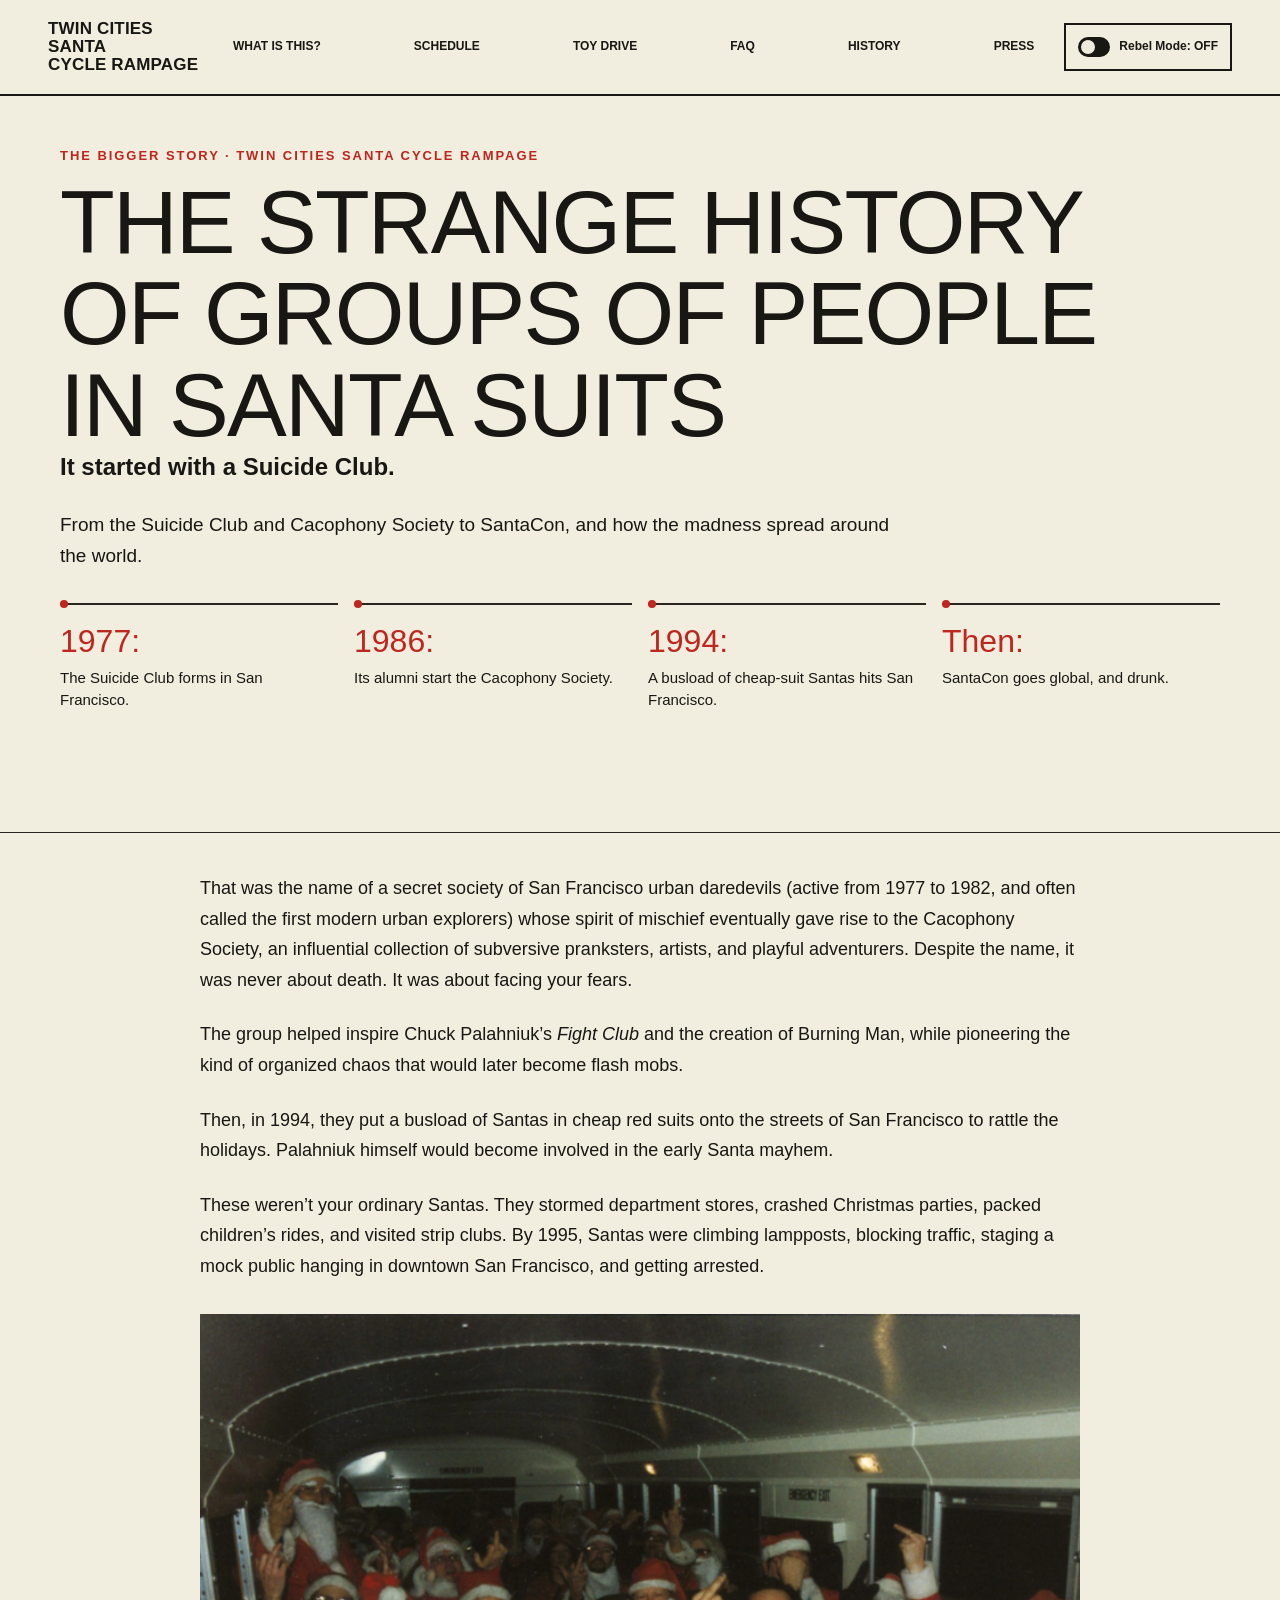
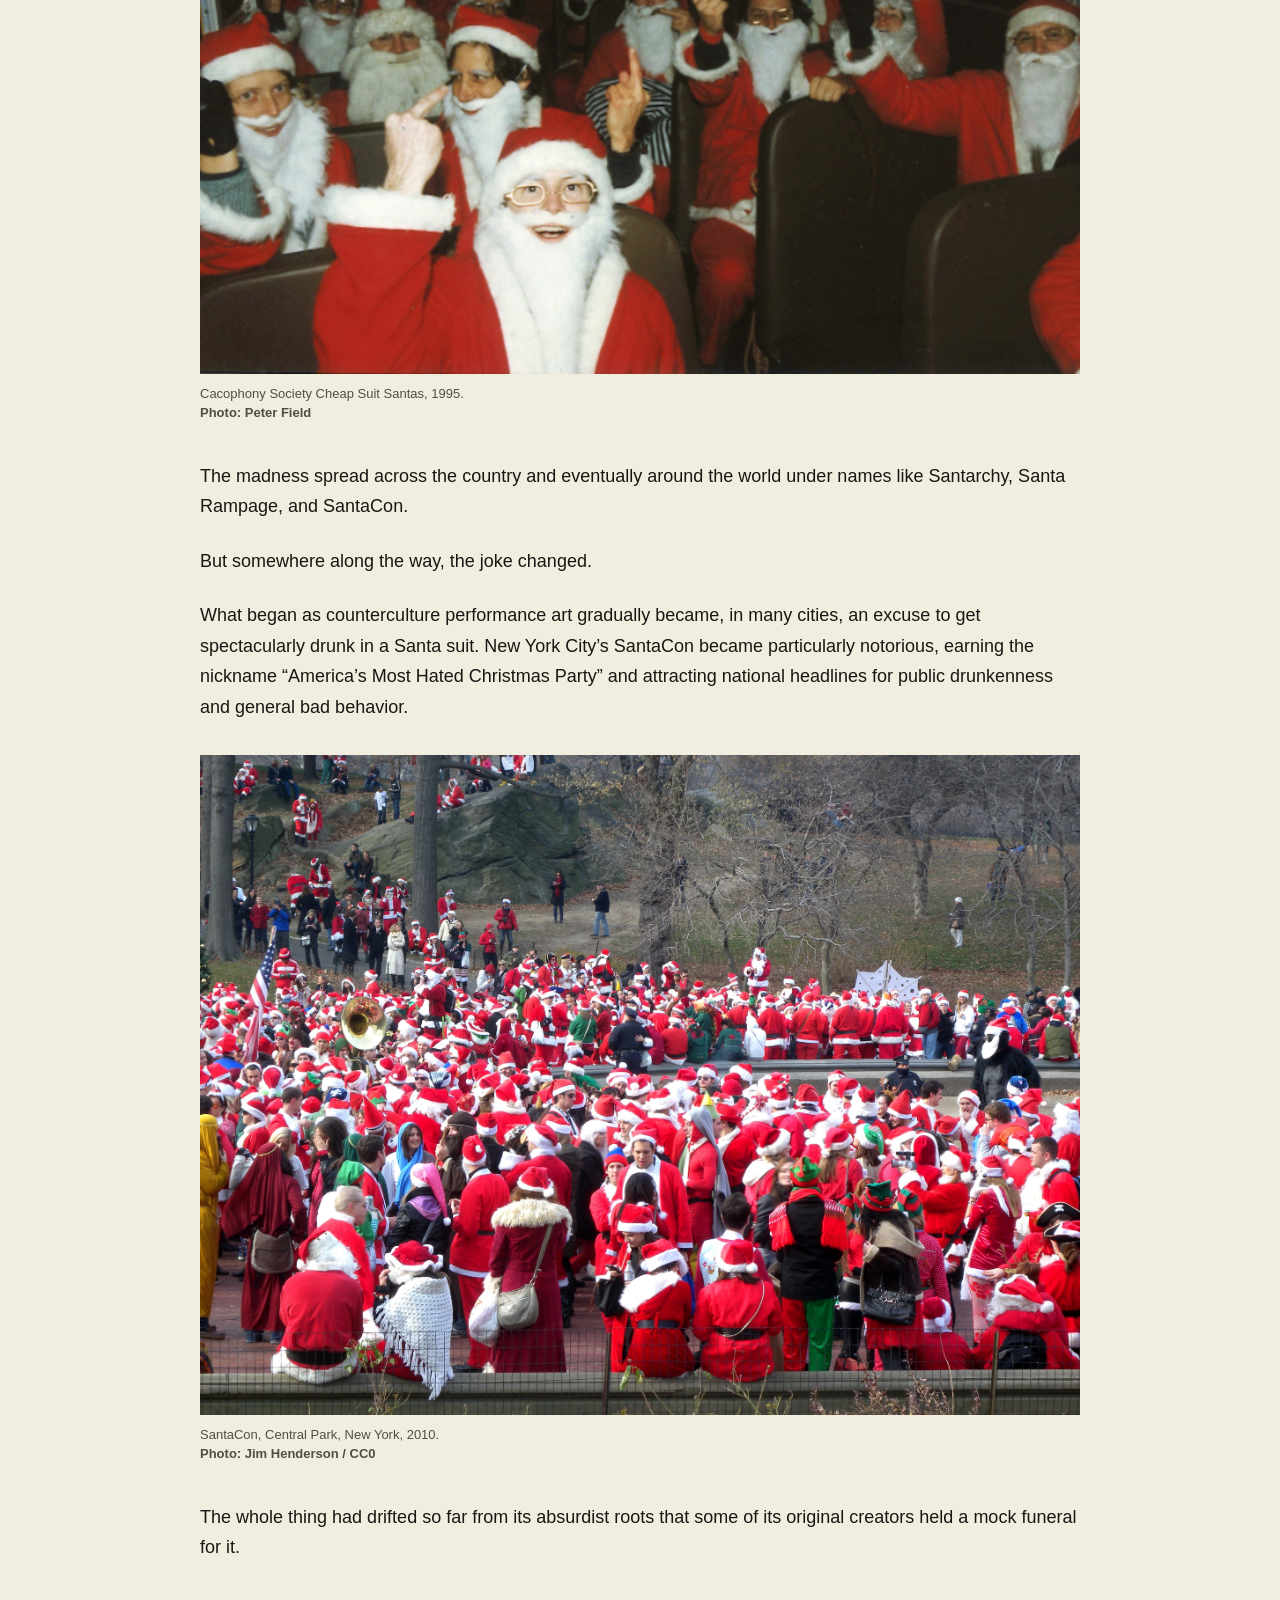
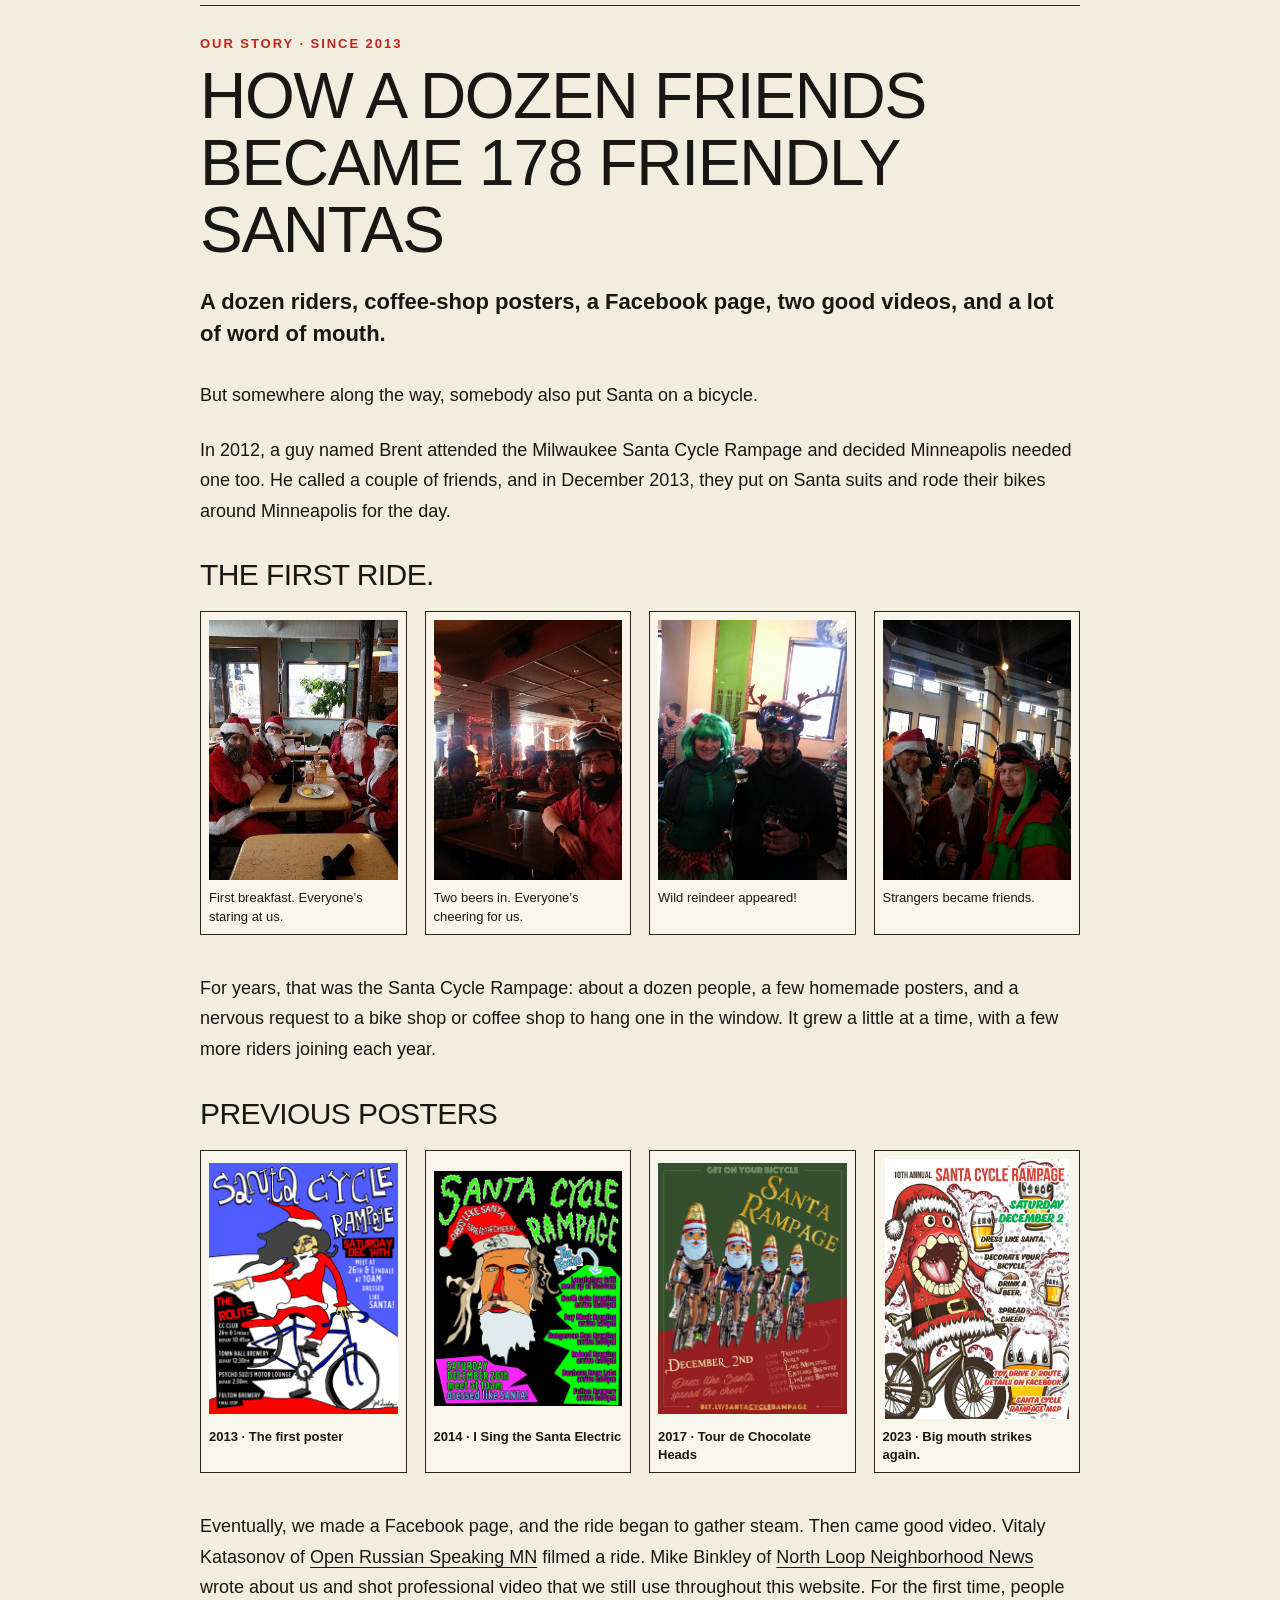
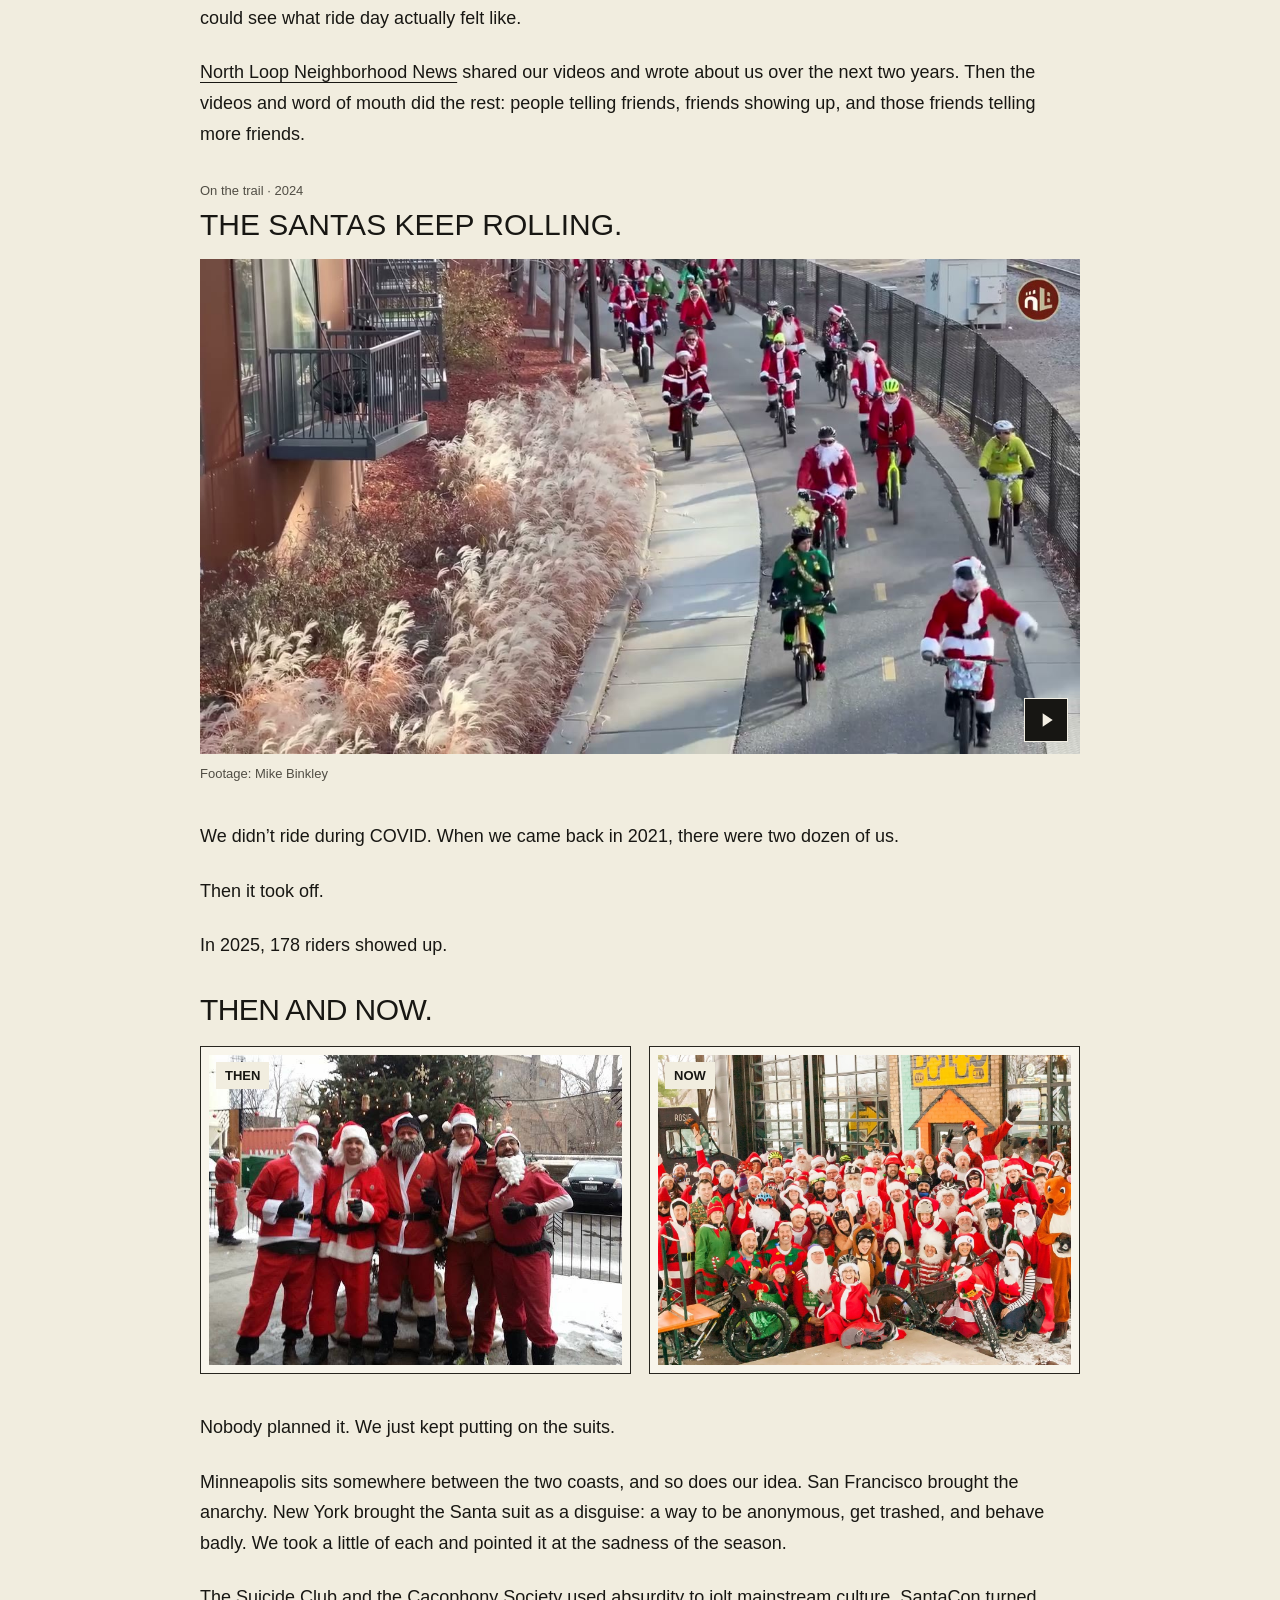
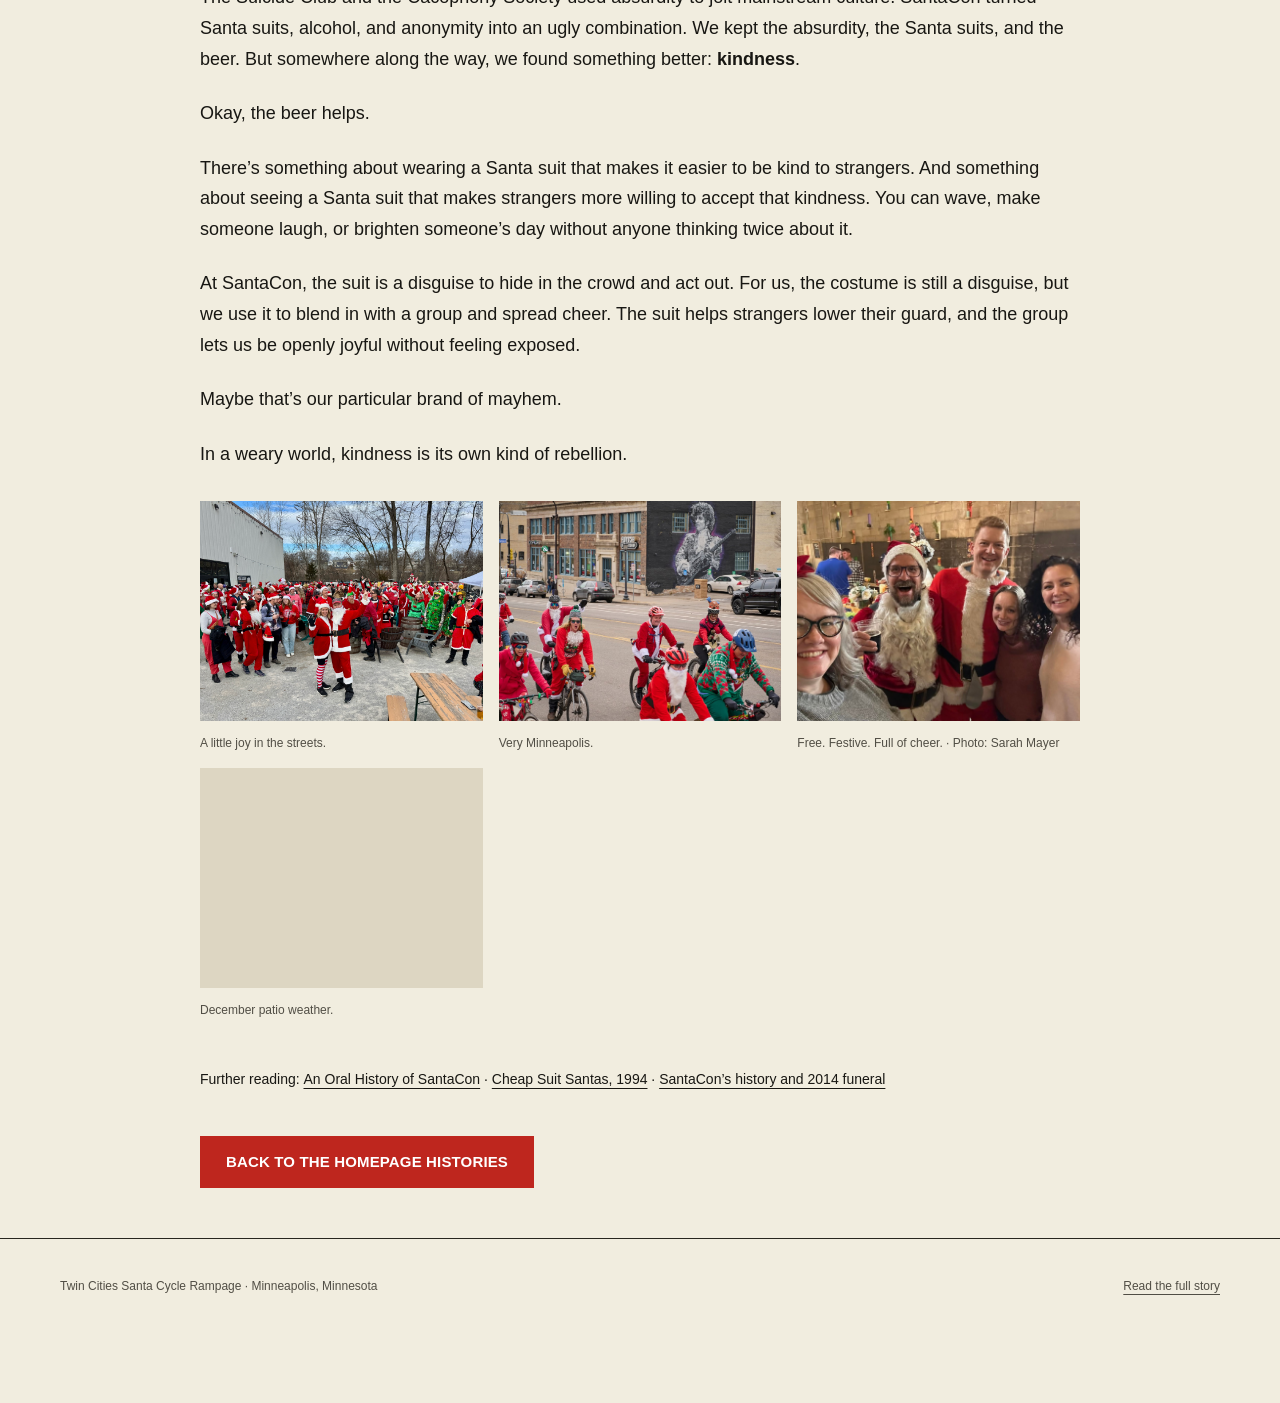
==== commit 69eda49d: "Make Rebel monster experience the default" ====
--- a/our-story.html
+++ b/our-story.html
@@ -1 +1 @@
-<!doctype html><html lang="en" data-page-mode="default" data-site-mode="default" data-default-first="true"><head><meta charset="utf-8"><meta name="viewport" content="width=device-width,initial-scale=1"><meta name="theme-color" content="#f1eddf"><meta name="robots" content="noindex,follow"><title>How a Dozen Friends Became 178 Friendly Santas | Twin Cities Santa Cycle Rampage</title><meta name="description" content="A dozen riders, coffee-shop posters, a Facebook page, two good videos, and a lot of word of mouth."><link rel="canonical" href="https://santacyclerampagemsp.org/story.html"><link rel="icon" href="favicon.ico"><link rel="apple-touch-icon" href="apple-touch-icon.png"><meta property="og:type" content="article"><meta property="og:title" content="How a Dozen Friends Became 178 Friendly Santas | Twin Cities Santa Cycle Rampage"><meta property="og:description" content="A dozen riders, coffee-shop posters, a Facebook page, two good videos, and a lot of word of mouth."><meta property="og:url" content="https://santacyclerampagemsp.org/story.html"><meta property="og:image" content="https://santacyclerampagemsp.org/assets/social-share-prince.jpg"><meta property="og:image:width" content="1200"><meta property="og:image:height" content="630"><meta property="og:image:alt" content="Santa-costumed cyclists riding past the Prince mural in Minneapolis"><meta name="twitter:card" content="summary_large_image"><meta name="twitter:title" content="How a Dozen Friends Became 178 Friendly Santas | Twin Cities Santa Cycle Rampage"><meta name="twitter:description" content="A dozen riders, coffee-shop posters, a Facebook page, two good videos, and a lot of word of mouth."><meta name="twitter:image" content="https://santacyclerampagemsp.org/assets/social-share-prince.jpg"><script src="site-assets/mode-boot.js?v=dfa0d92035"></script><link rel="stylesheet" href="site-assets/default.css?v=2b48d3f30b"><link rel="stylesheet" href="site-assets/components.css?v=9ea05fdb95"><link rel="stylesheet" href="site-assets/rebel.css?v=9afa2cc4dd"><link rel="stylesheet" href="site-assets/pages.css?v=cdbee943a2"><script src="site-assets/site.js?v=d125adafa1" defer></script><meta http-equiv="refresh" content="0;url=story.html#minneapolis"><script>const destination = new URL("story.html#minneapolis", location.href); destination.search = location.search; if (location.hash) destination.hash = location.hash; location.replace(destination.href);</script></head><body class="story-page"><a class="skip-link" href="#main-content">Skip to content</a><main class="wrap article-copy" id="main-content"><h1 class="display">How a Dozen Friends Became 178 Friendly Santas</h1><p>Our story is now part of the complete history.</p><a href="story.html#minneapolis">Continue to the Minneapolis story →</a></main><script type="module" src="https://static.cloudflareinsights.com/beacon.min.js" data-cf-beacon='{"token": "9a3162fb92da4ce69bf791c1a7c37741"}'></script></body></html>+<!doctype html><html lang="en" data-page-mode="default" data-site-mode="default" data-default-first="true"><head><meta charset="utf-8"><meta name="viewport" content="width=device-width,initial-scale=1"><meta name="theme-color" content="#f1eddf"><meta name="robots" content="noindex,follow"><title>How a Dozen Friends Became 178 Friendly Santas | Twin Cities Santa Cycle Rampage</title><meta name="description" content="A dozen riders, coffee-shop posters, a Facebook page, two good videos, and a lot of word of mouth."><link rel="canonical" href="https://santacyclerampagemsp.org/story.html"><link rel="icon" href="favicon.ico"><link rel="apple-touch-icon" href="apple-touch-icon.png"><meta property="og:type" content="article"><meta property="og:title" content="How a Dozen Friends Became 178 Friendly Santas | Twin Cities Santa Cycle Rampage"><meta property="og:description" content="A dozen riders, coffee-shop posters, a Facebook page, two good videos, and a lot of word of mouth."><meta property="og:url" content="https://santacyclerampagemsp.org/story.html"><meta property="og:image" content="https://santacyclerampagemsp.org/assets/social-share-prince.jpg"><meta property="og:image:width" content="1200"><meta property="og:image:height" content="630"><meta property="og:image:alt" content="Santa-costumed cyclists riding past the Prince mural in Minneapolis"><meta name="twitter:card" content="summary_large_image"><meta name="twitter:title" content="How a Dozen Friends Became 178 Friendly Santas | Twin Cities Santa Cycle Rampage"><meta name="twitter:description" content="A dozen riders, coffee-shop posters, a Facebook page, two good videos, and a lot of word of mouth."><meta name="twitter:image" content="https://santacyclerampagemsp.org/assets/social-share-prince.jpg"><script src="site-assets/mode-boot.js?v=84a387eaaf"></script><link rel="stylesheet" href="site-assets/default.css?v=2b48d3f30b"><link rel="stylesheet" href="site-assets/components.css?v=9ea05fdb95"><link rel="stylesheet" href="site-assets/rebel.css?v=9afa2cc4dd"><link rel="stylesheet" href="site-assets/pages.css?v=cdbee943a2"><script src="site-assets/site.js?v=d125adafa1" defer></script><meta http-equiv="refresh" content="0;url=story.html#minneapolis"><script>const destination = new URL("story.html#minneapolis", location.href); destination.search = location.search; if (location.hash) destination.hash = location.hash; location.replace(destination.href);</script></head><body class="story-page"><a class="skip-link" href="#main-content">Skip to content</a><main class="wrap article-copy" id="main-content"><h1 class="display">How a Dozen Friends Became 178 Friendly Santas</h1><p>Our story is now part of the complete history.</p><a href="story.html#minneapolis">Continue to the Minneapolis story →</a></main><script type="module" src="https://static.cloudflareinsights.com/beacon.min.js" data-cf-beacon='{"token": "9a3162fb92da4ce69bf791c1a7c37741"}'></script></body></html>
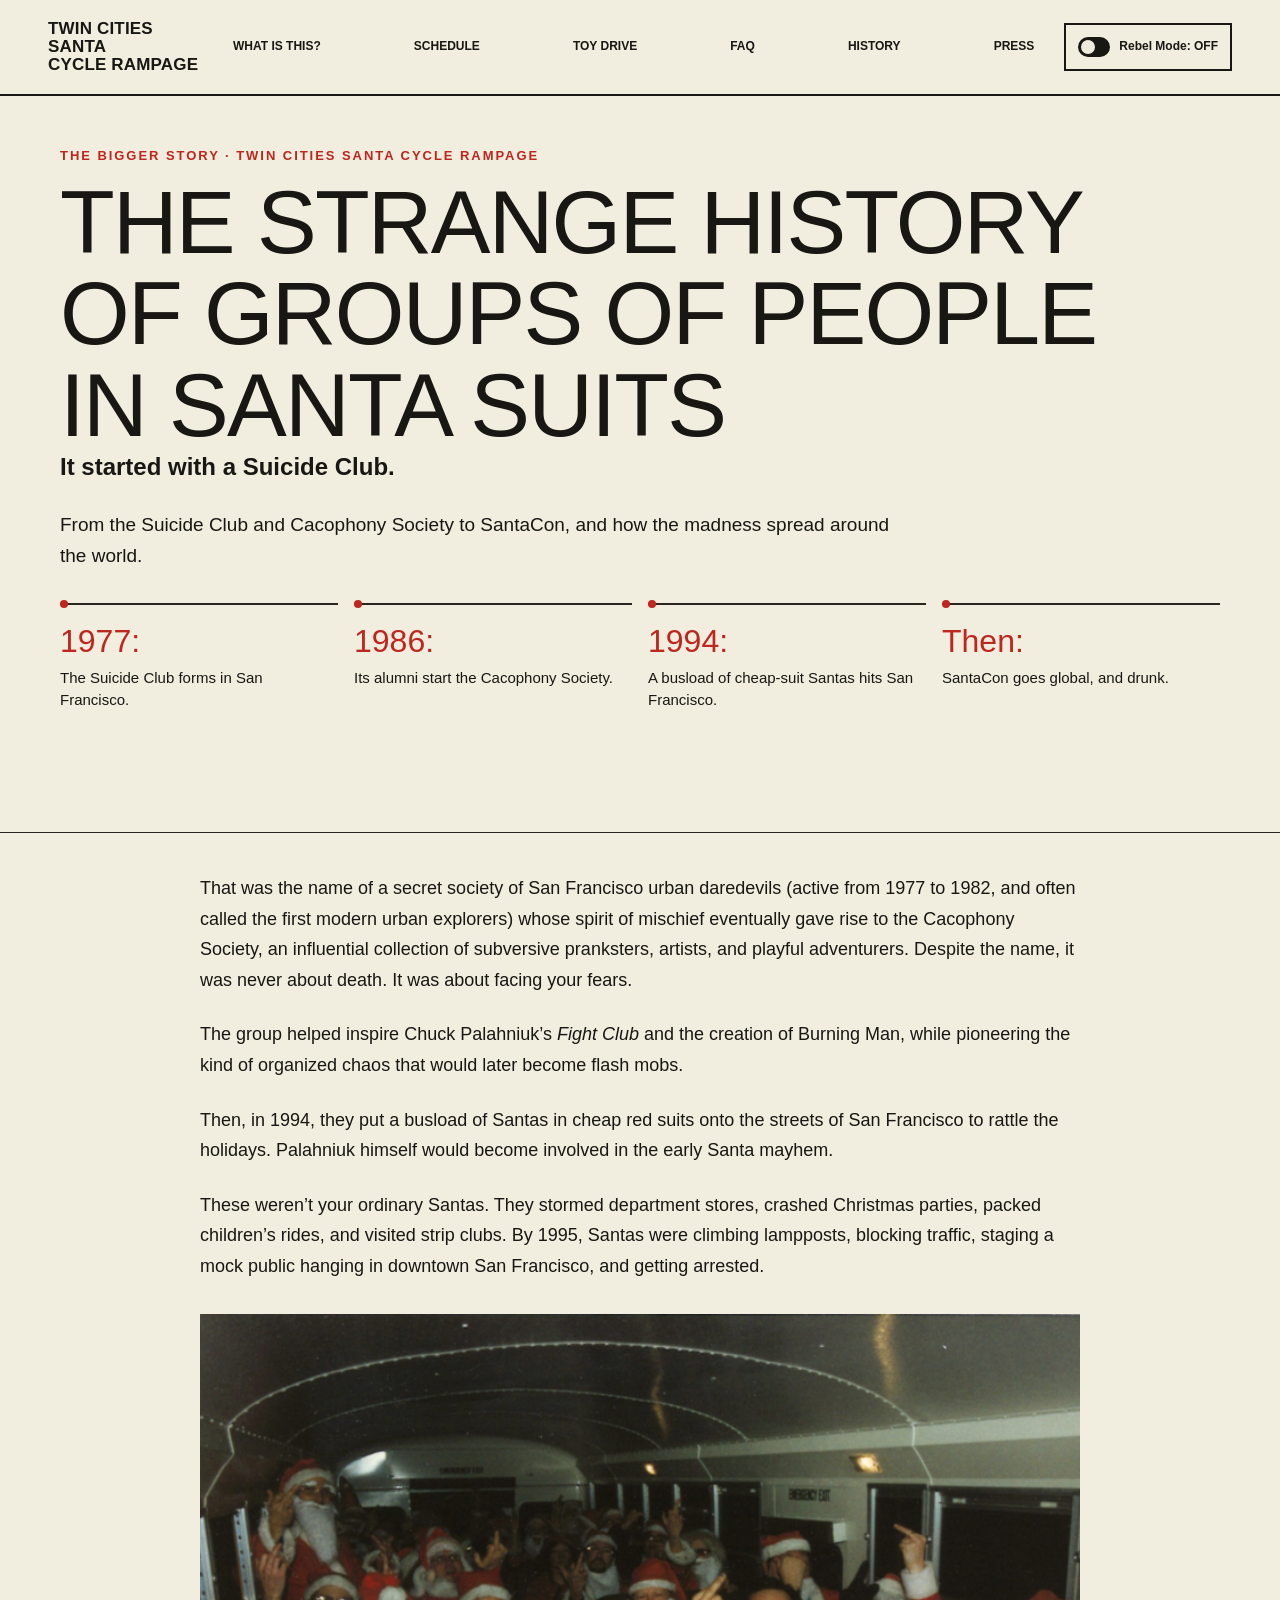
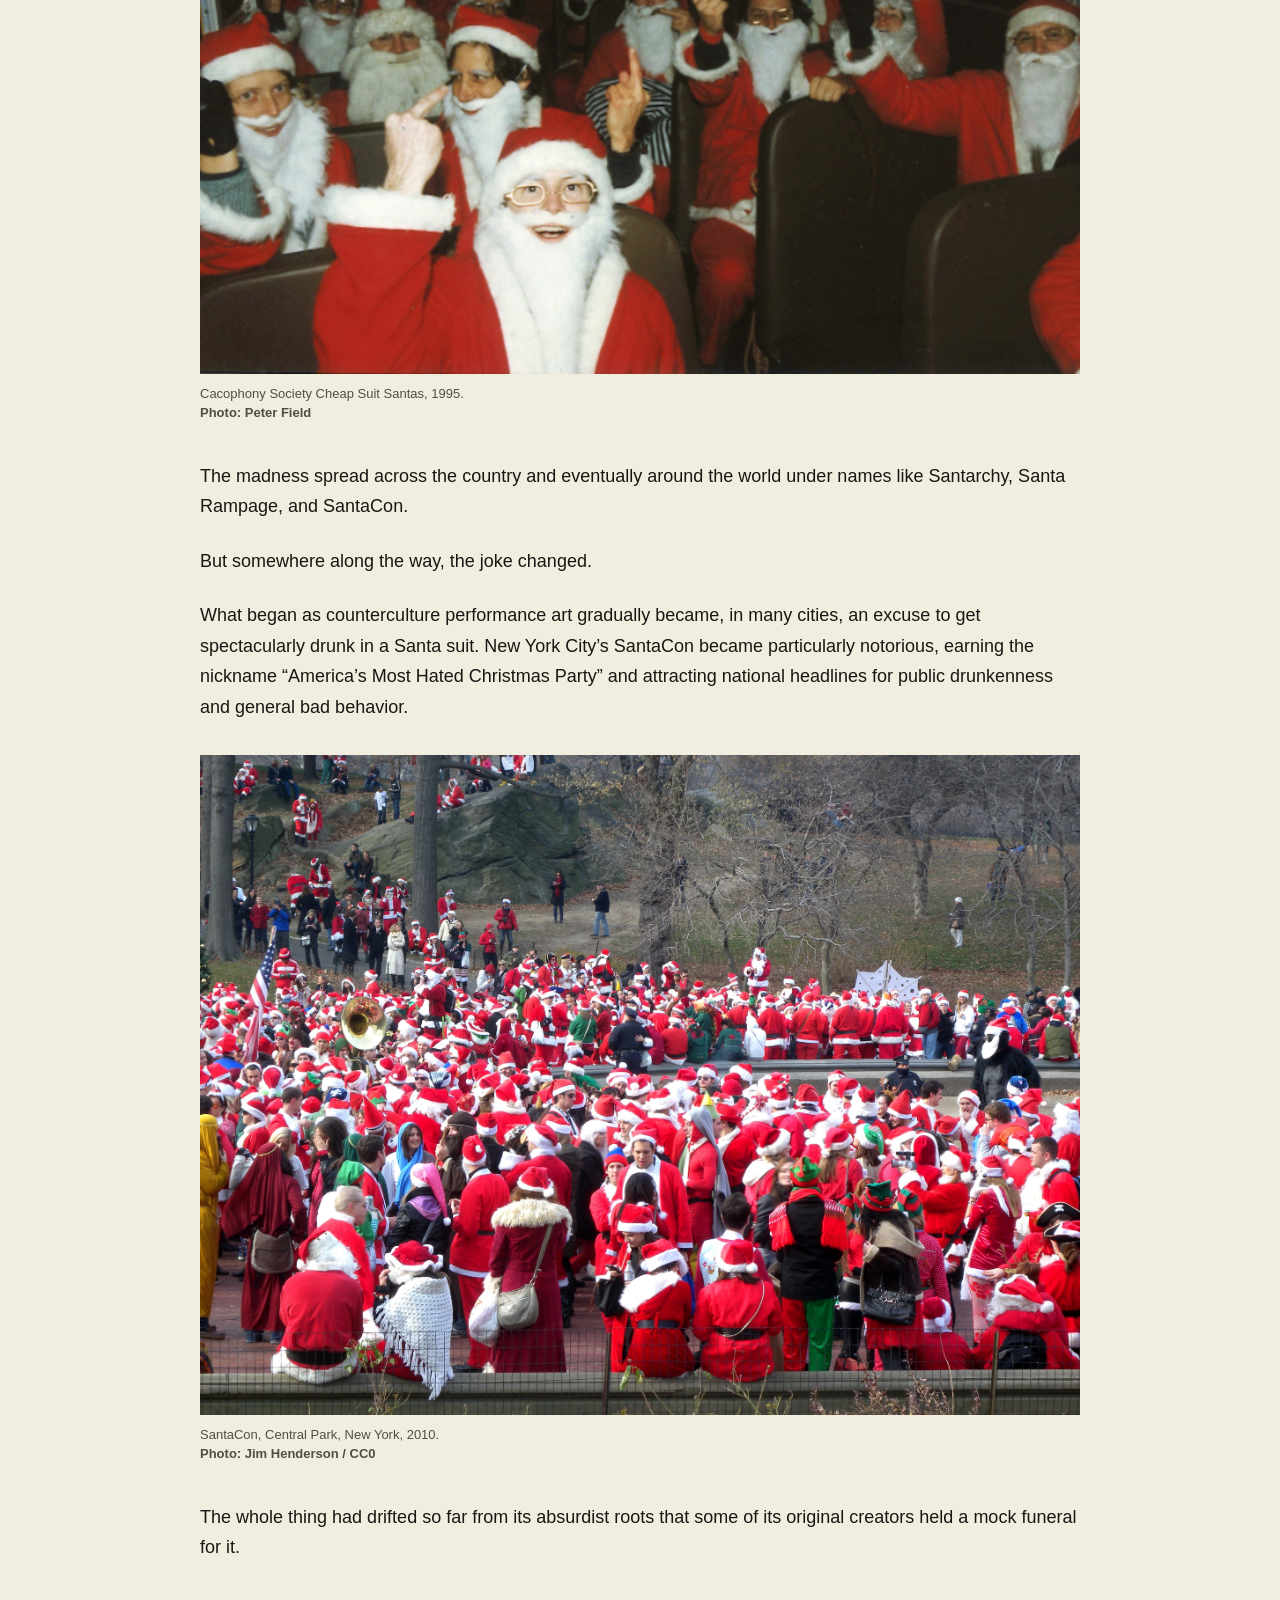
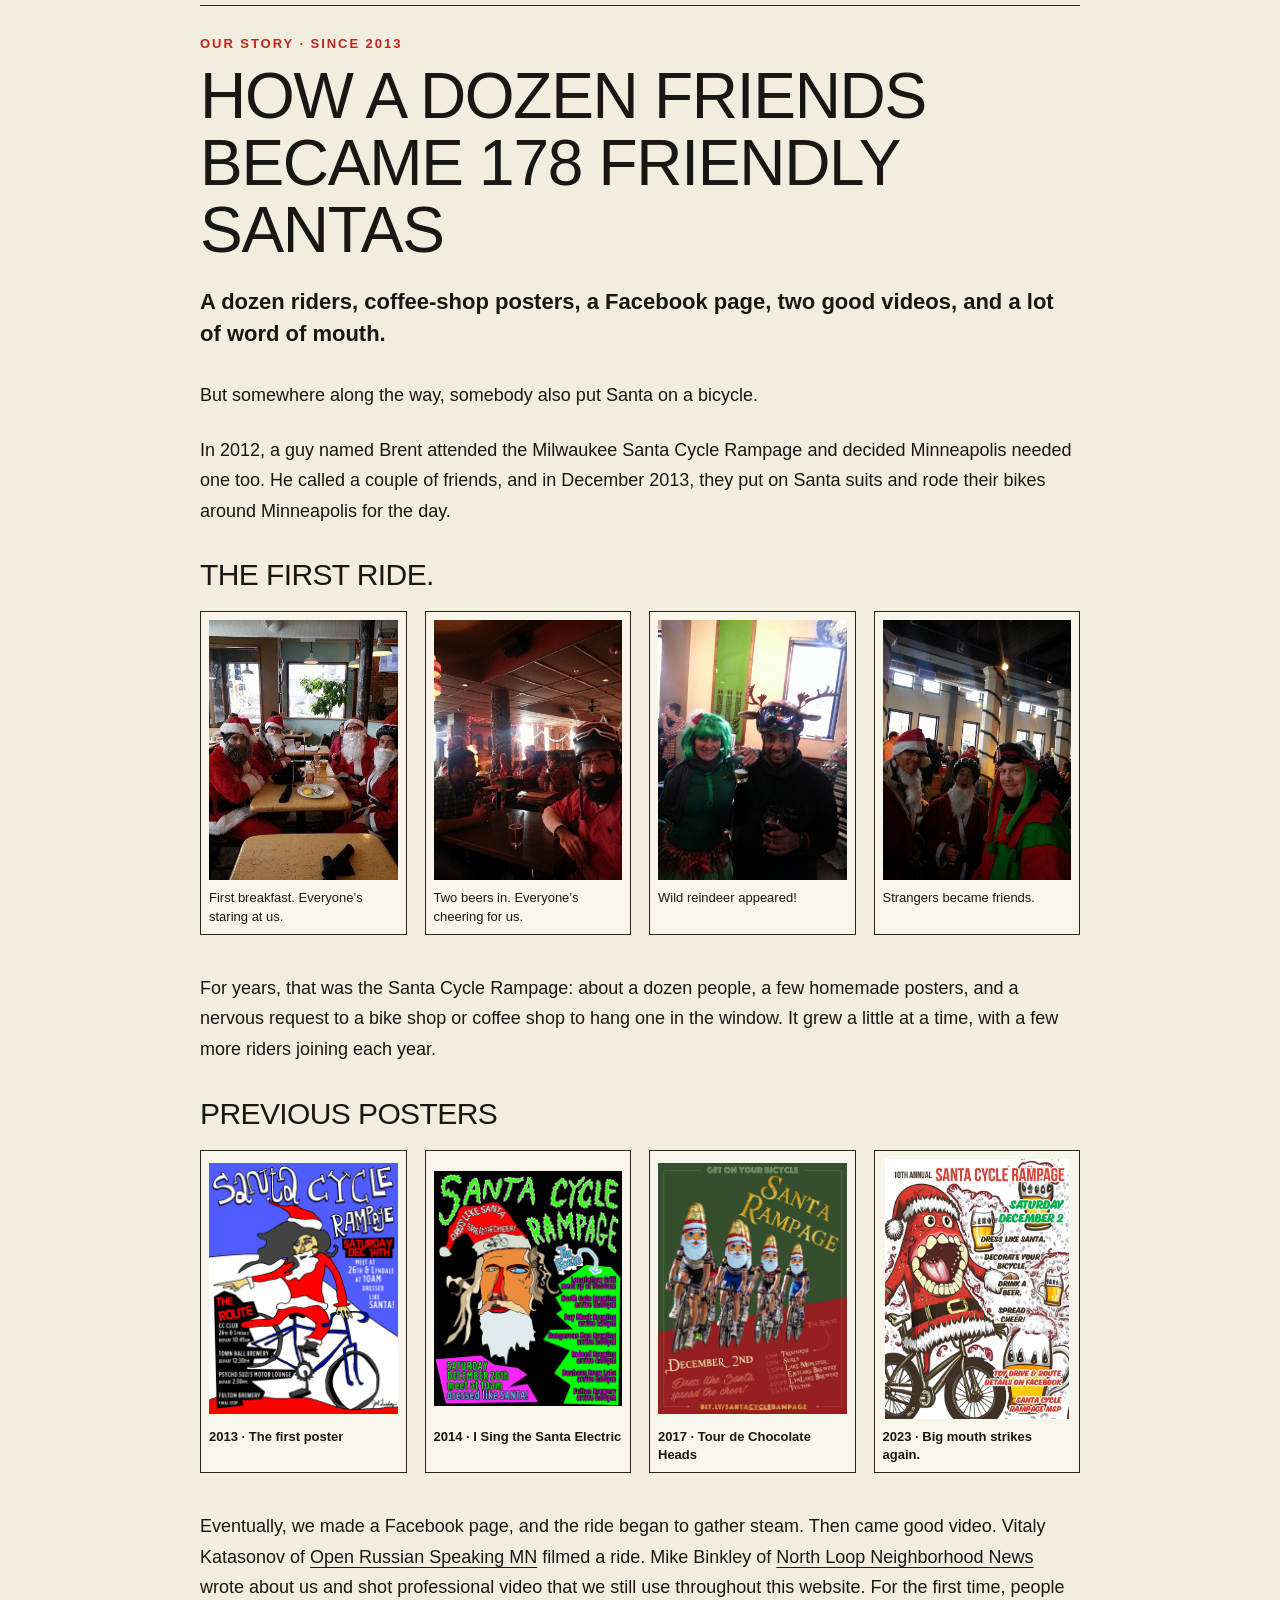
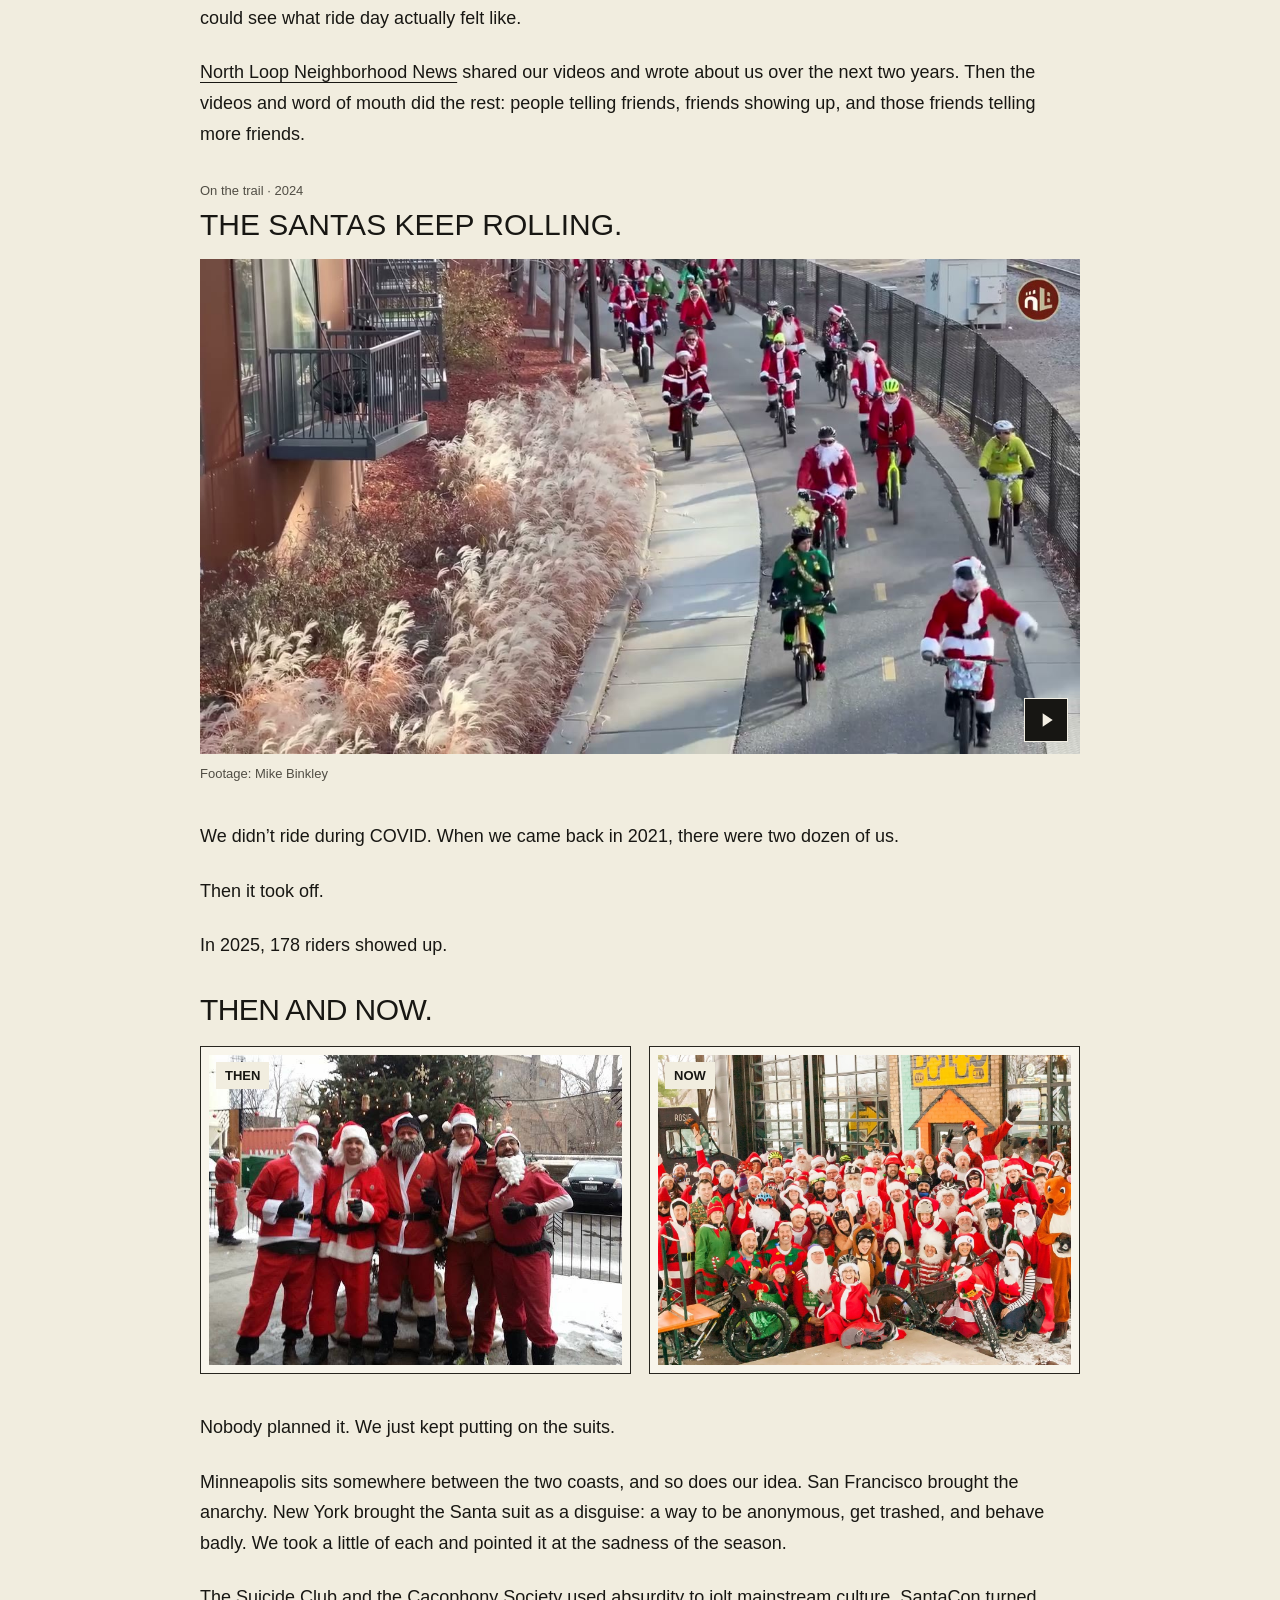
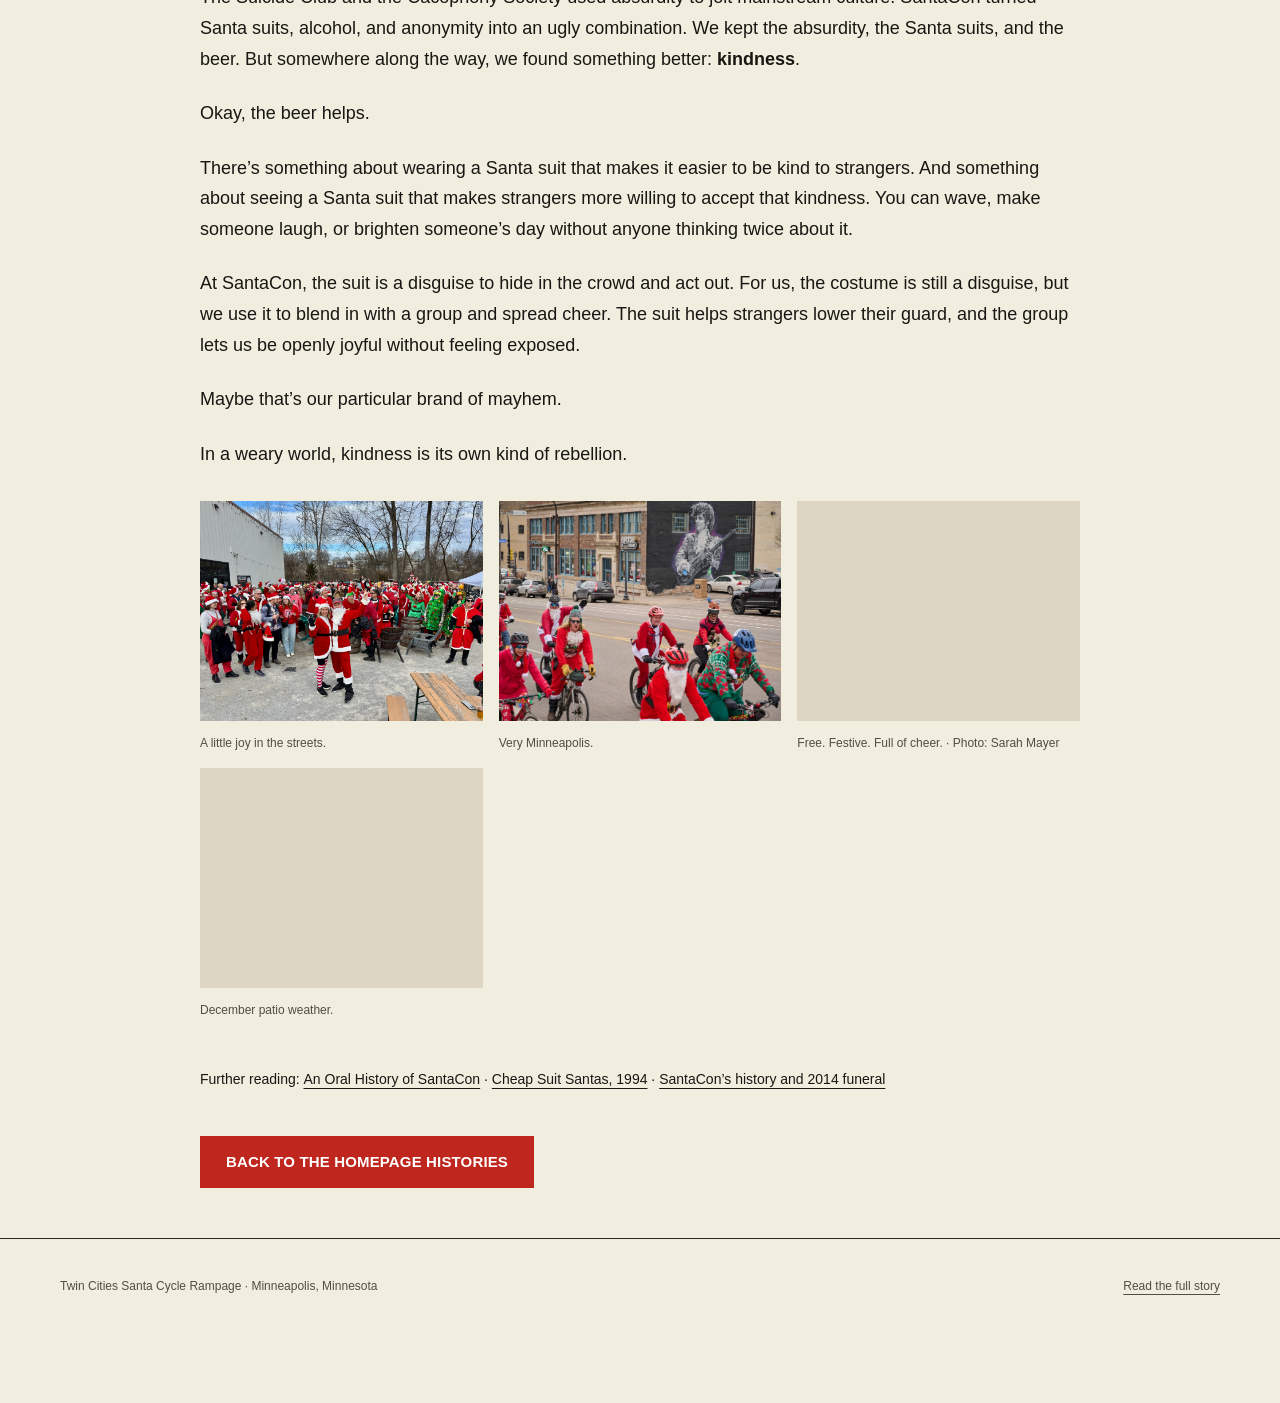
==== commit 5da8de49: "Reset visitors to the new Rebel default" ====
--- a/our-story.html
+++ b/our-story.html
@@ -1 +1 @@
-<!doctype html><html lang="en" data-page-mode="default" data-site-mode="default" data-default-first="true"><head><meta charset="utf-8"><meta name="viewport" content="width=device-width,initial-scale=1"><meta name="theme-color" content="#f1eddf"><meta name="robots" content="noindex,follow"><title>How a Dozen Friends Became 178 Friendly Santas | Twin Cities Santa Cycle Rampage</title><meta name="description" content="A dozen riders, coffee-shop posters, a Facebook page, two good videos, and a lot of word of mouth."><link rel="canonical" href="https://santacyclerampagemsp.org/story.html"><link rel="icon" href="favicon.ico"><link rel="apple-touch-icon" href="apple-touch-icon.png"><meta property="og:type" content="article"><meta property="og:title" content="How a Dozen Friends Became 178 Friendly Santas | Twin Cities Santa Cycle Rampage"><meta property="og:description" content="A dozen riders, coffee-shop posters, a Facebook page, two good videos, and a lot of word of mouth."><meta property="og:url" content="https://santacyclerampagemsp.org/story.html"><meta property="og:image" content="https://santacyclerampagemsp.org/assets/social-share-prince.jpg"><meta property="og:image:width" content="1200"><meta property="og:image:height" content="630"><meta property="og:image:alt" content="Santa-costumed cyclists riding past the Prince mural in Minneapolis"><meta name="twitter:card" content="summary_large_image"><meta name="twitter:title" content="How a Dozen Friends Became 178 Friendly Santas | Twin Cities Santa Cycle Rampage"><meta name="twitter:description" content="A dozen riders, coffee-shop posters, a Facebook page, two good videos, and a lot of word of mouth."><meta name="twitter:image" content="https://santacyclerampagemsp.org/assets/social-share-prince.jpg"><script src="site-assets/mode-boot.js?v=84a387eaaf"></script><link rel="stylesheet" href="site-assets/default.css?v=2b48d3f30b"><link rel="stylesheet" href="site-assets/components.css?v=9ea05fdb95"><link rel="stylesheet" href="site-assets/rebel.css?v=9afa2cc4dd"><link rel="stylesheet" href="site-assets/pages.css?v=cdbee943a2"><script src="site-assets/site.js?v=d125adafa1" defer></script><meta http-equiv="refresh" content="0;url=story.html#minneapolis"><script>const destination = new URL("story.html#minneapolis", location.href); destination.search = location.search; if (location.hash) destination.hash = location.hash; location.replace(destination.href);</script></head><body class="story-page"><a class="skip-link" href="#main-content">Skip to content</a><main class="wrap article-copy" id="main-content"><h1 class="display">How a Dozen Friends Became 178 Friendly Santas</h1><p>Our story is now part of the complete history.</p><a href="story.html#minneapolis">Continue to the Minneapolis story →</a></main><script type="module" src="https://static.cloudflareinsights.com/beacon.min.js" data-cf-beacon='{"token": "9a3162fb92da4ce69bf791c1a7c37741"}'></script></body></html>+<!doctype html><html lang="en" data-page-mode="default" data-site-mode="default" data-default-first="true"><head><meta charset="utf-8"><meta name="viewport" content="width=device-width,initial-scale=1"><meta name="theme-color" content="#f1eddf"><meta name="robots" content="noindex,follow"><title>How a Dozen Friends Became 178 Friendly Santas | Twin Cities Santa Cycle Rampage</title><meta name="description" content="A dozen riders, coffee-shop posters, a Facebook page, two good videos, and a lot of word of mouth."><link rel="canonical" href="https://santacyclerampagemsp.org/story.html"><link rel="icon" href="favicon.ico"><link rel="apple-touch-icon" href="apple-touch-icon.png"><meta property="og:type" content="article"><meta property="og:title" content="How a Dozen Friends Became 178 Friendly Santas | Twin Cities Santa Cycle Rampage"><meta property="og:description" content="A dozen riders, coffee-shop posters, a Facebook page, two good videos, and a lot of word of mouth."><meta property="og:url" content="https://santacyclerampagemsp.org/story.html"><meta property="og:image" content="https://santacyclerampagemsp.org/assets/social-share-prince.jpg"><meta property="og:image:width" content="1200"><meta property="og:image:height" content="630"><meta property="og:image:alt" content="Santa-costumed cyclists riding past the Prince mural in Minneapolis"><meta name="twitter:card" content="summary_large_image"><meta name="twitter:title" content="How a Dozen Friends Became 178 Friendly Santas | Twin Cities Santa Cycle Rampage"><meta name="twitter:description" content="A dozen riders, coffee-shop posters, a Facebook page, two good videos, and a lot of word of mouth."><meta name="twitter:image" content="https://santacyclerampagemsp.org/assets/social-share-prince.jpg"><script src="site-assets/mode-boot.js?v=2388454eb3"></script><link rel="stylesheet" href="site-assets/default.css?v=2b48d3f30b"><link rel="stylesheet" href="site-assets/components.css?v=9ea05fdb95"><link rel="stylesheet" href="site-assets/rebel.css?v=9afa2cc4dd"><link rel="stylesheet" href="site-assets/pages.css?v=cdbee943a2"><script src="site-assets/site.js?v=d150684909" defer></script><meta http-equiv="refresh" content="0;url=story.html#minneapolis"><script>const destination = new URL("story.html#minneapolis", location.href); destination.search = location.search; if (location.hash) destination.hash = location.hash; location.replace(destination.href);</script></head><body class="story-page"><a class="skip-link" href="#main-content">Skip to content</a><main class="wrap article-copy" id="main-content"><h1 class="display">How a Dozen Friends Became 178 Friendly Santas</h1><p>Our story is now part of the complete history.</p><a href="story.html#minneapolis">Continue to the Minneapolis story →</a></main><script type="module" src="https://static.cloudflareinsights.com/beacon.min.js" data-cf-beacon='{"token": "9a3162fb92da4ce69bf791c1a7c37741"}'></script></body></html>
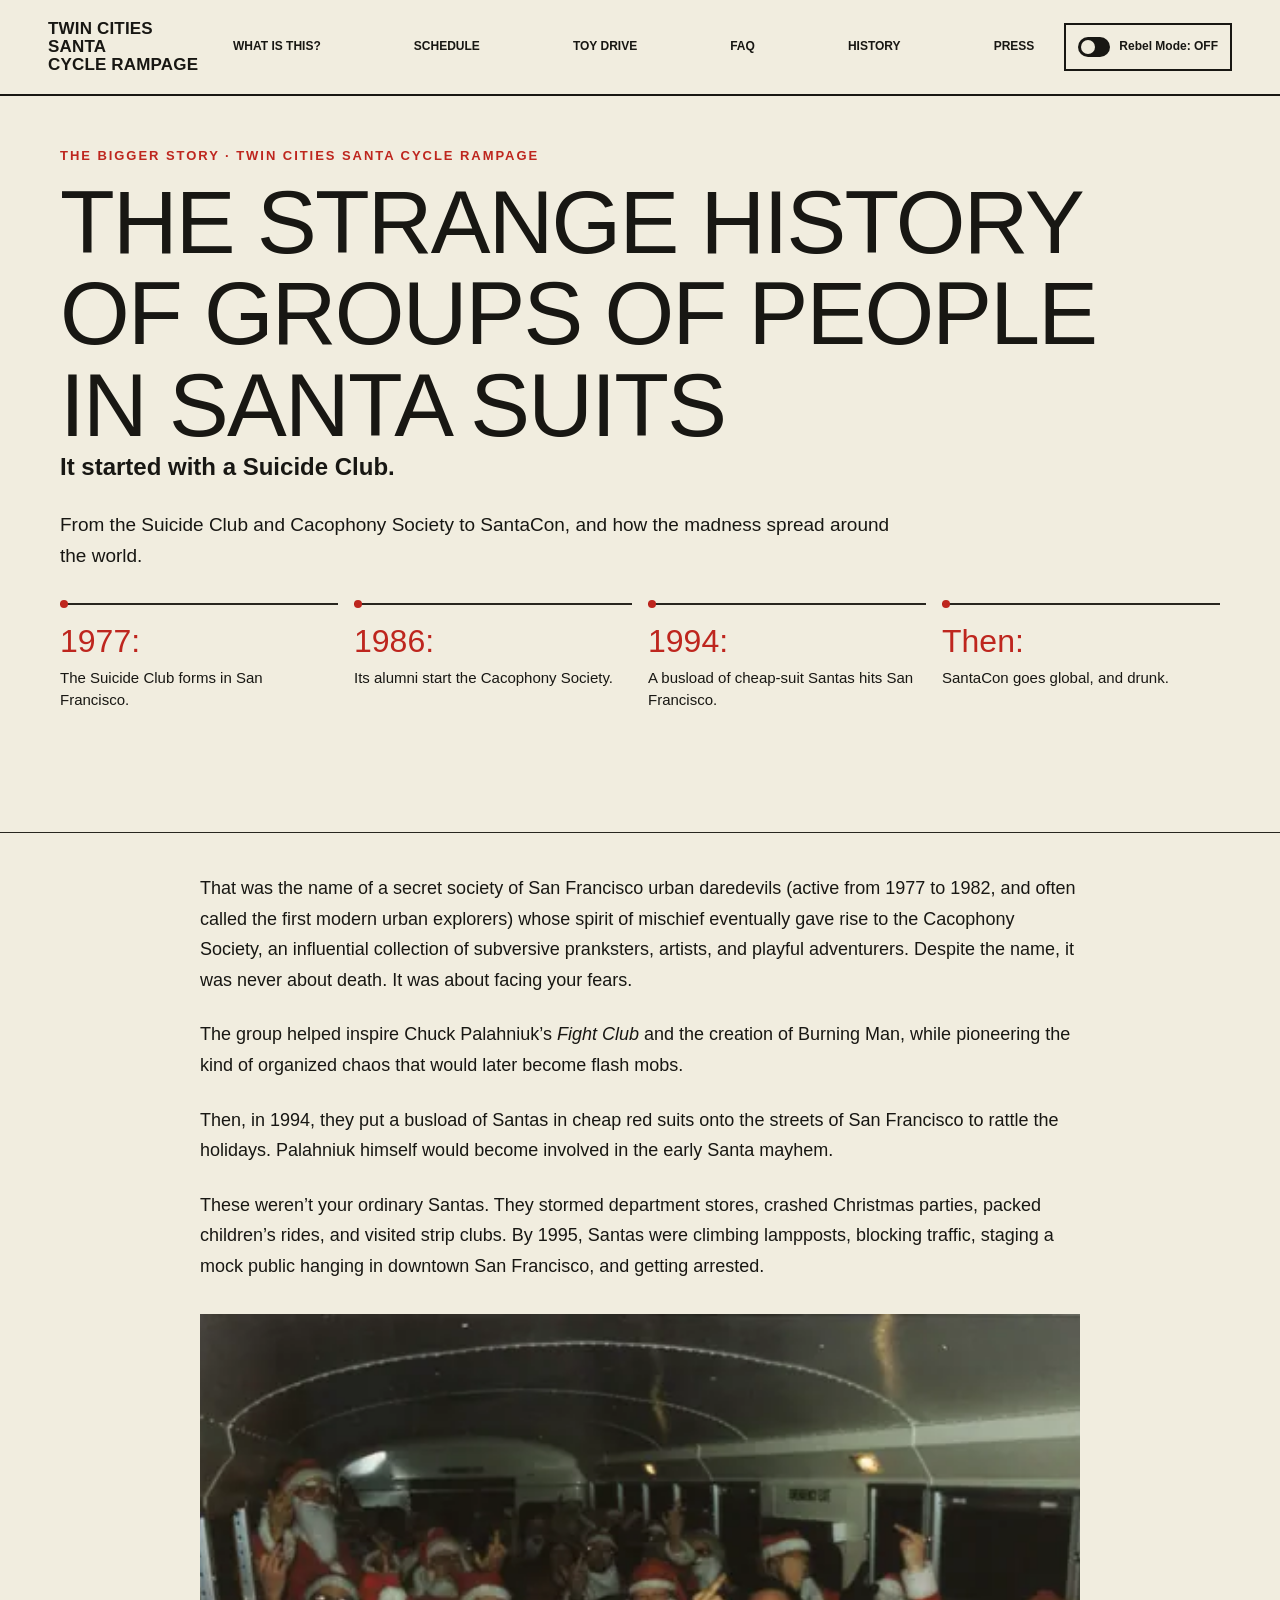
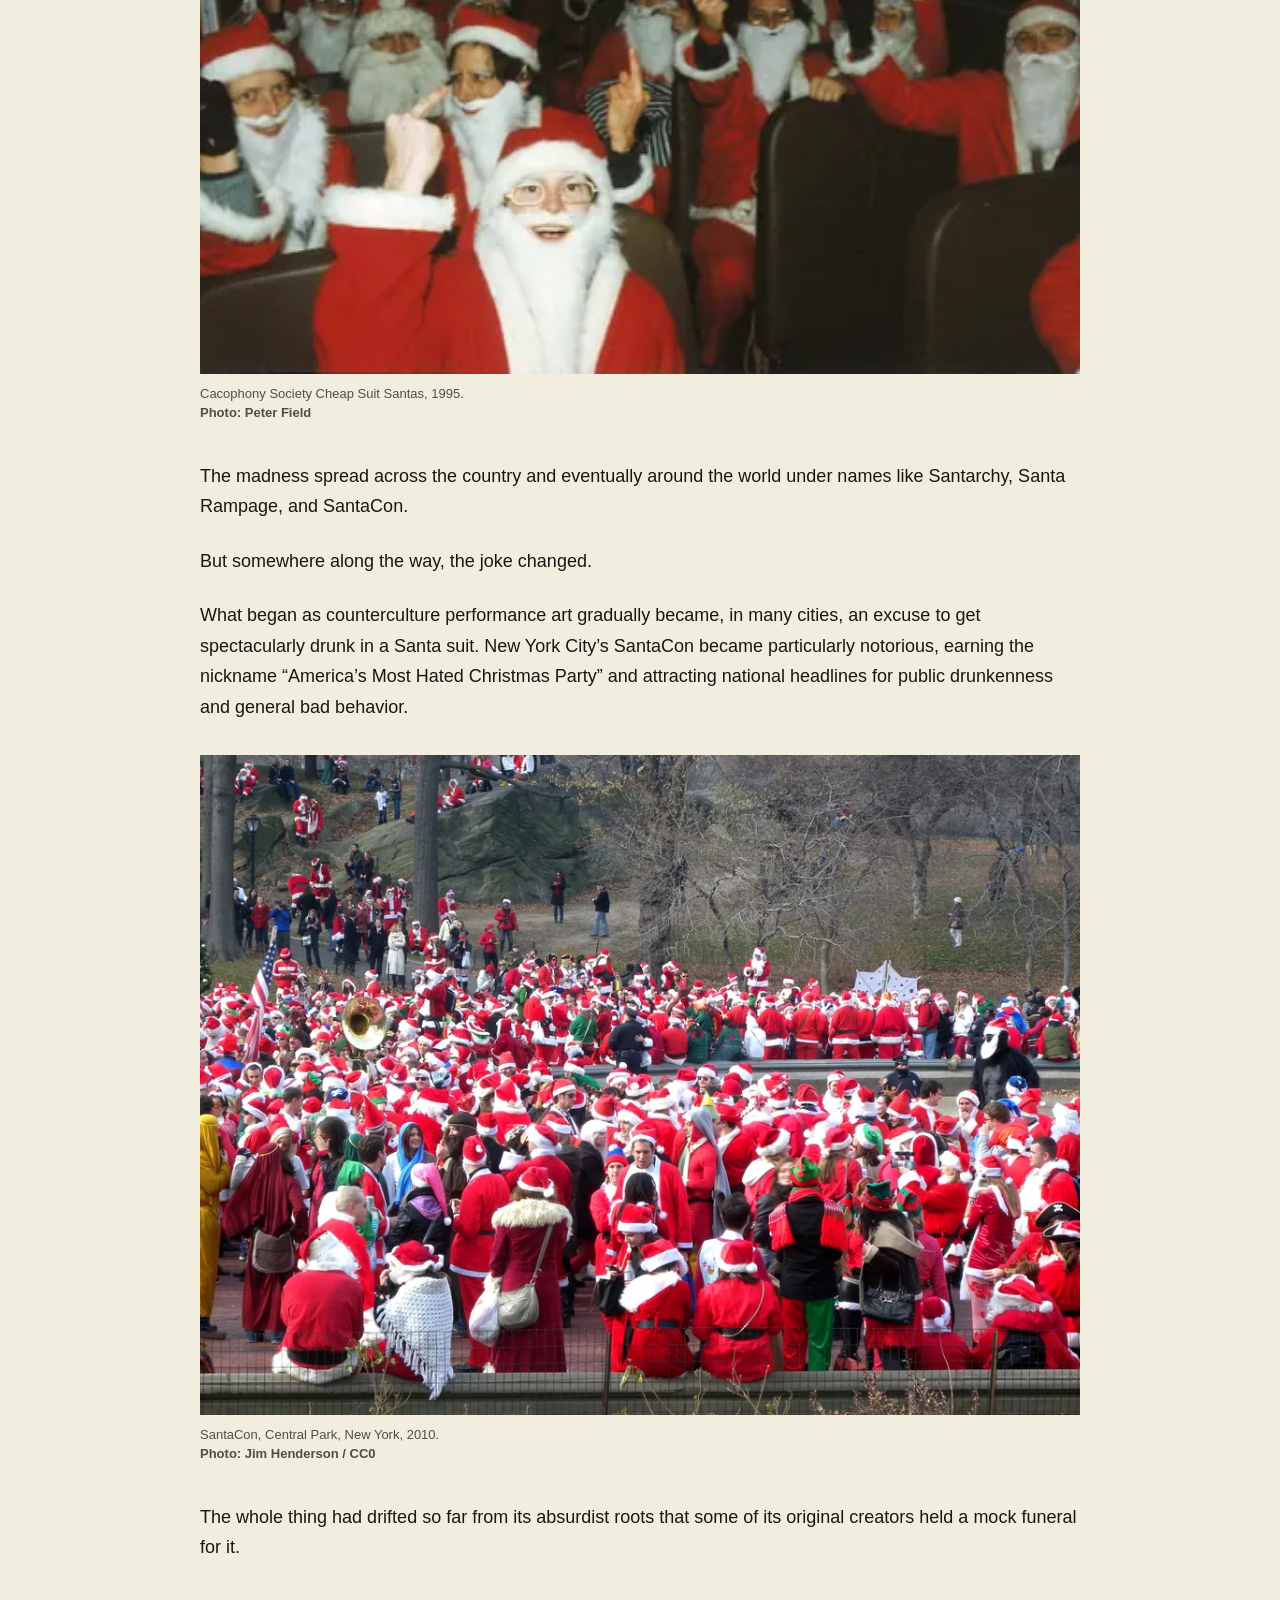
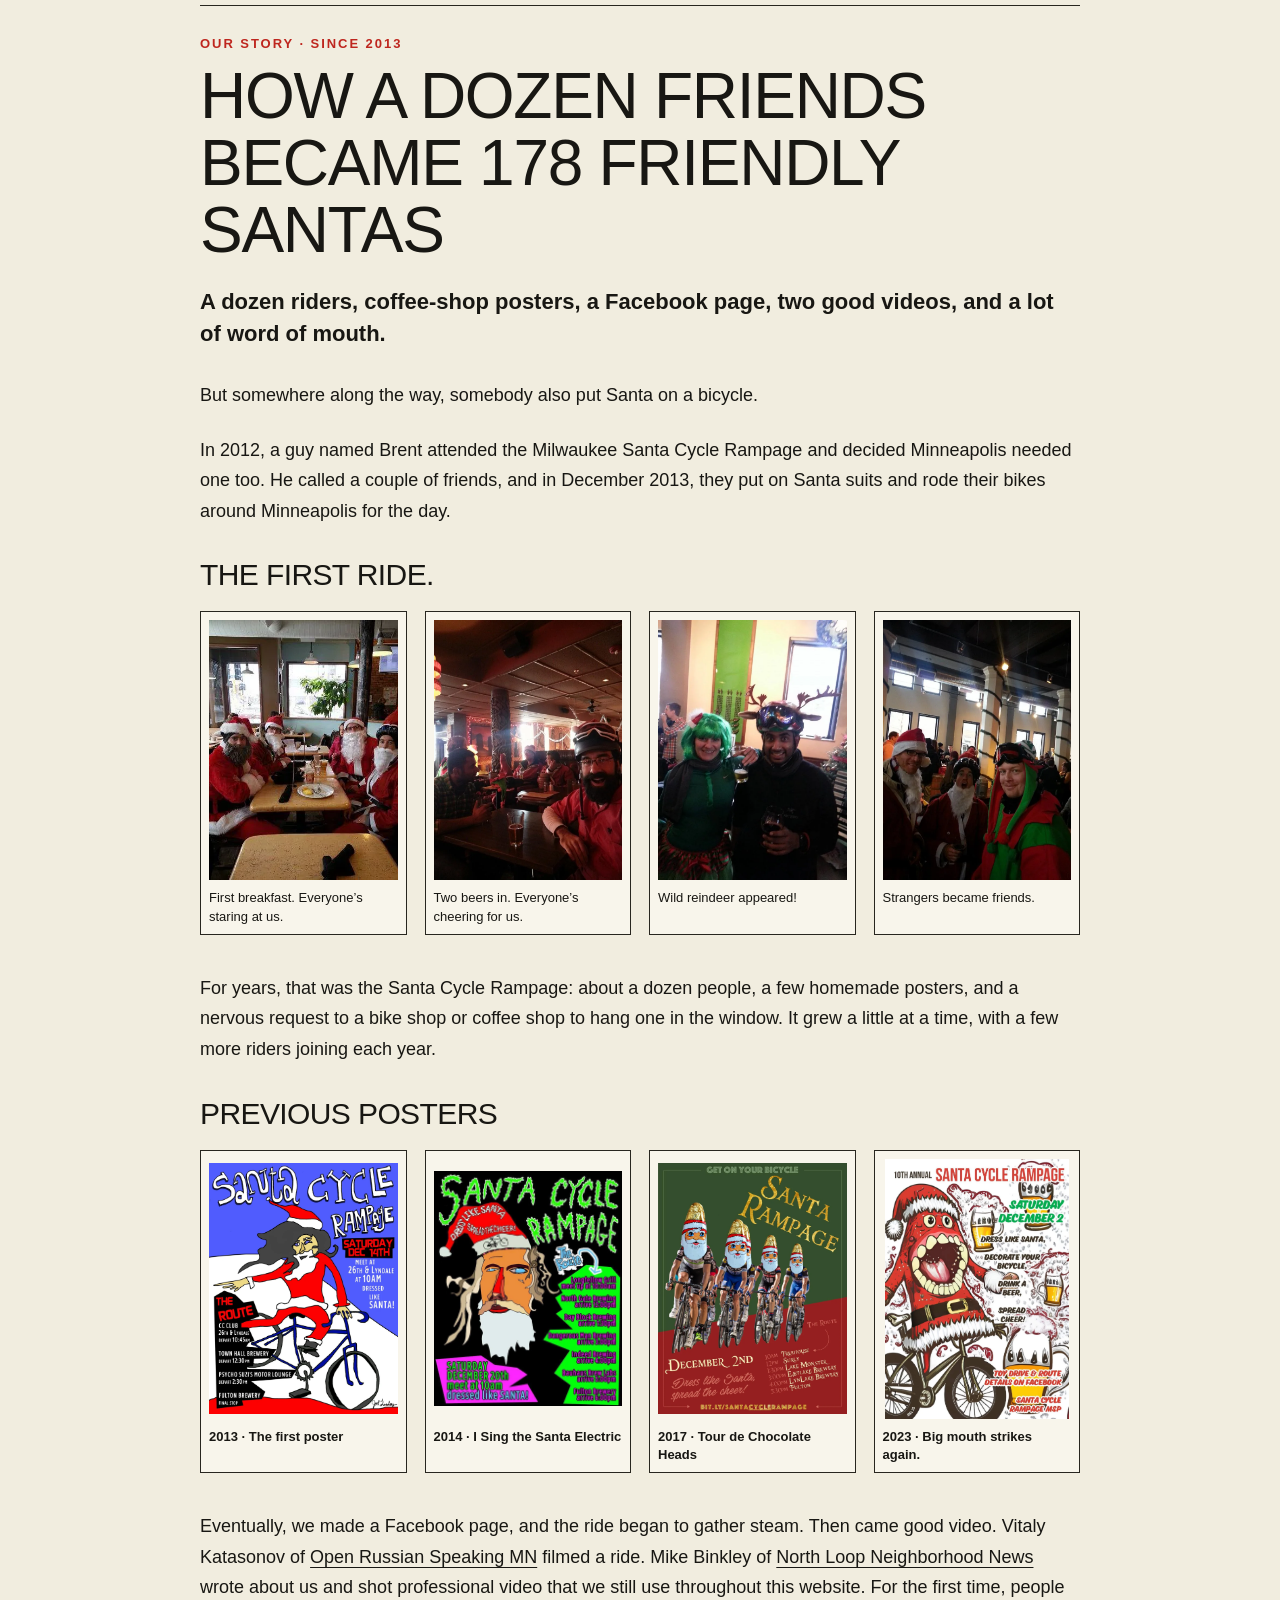
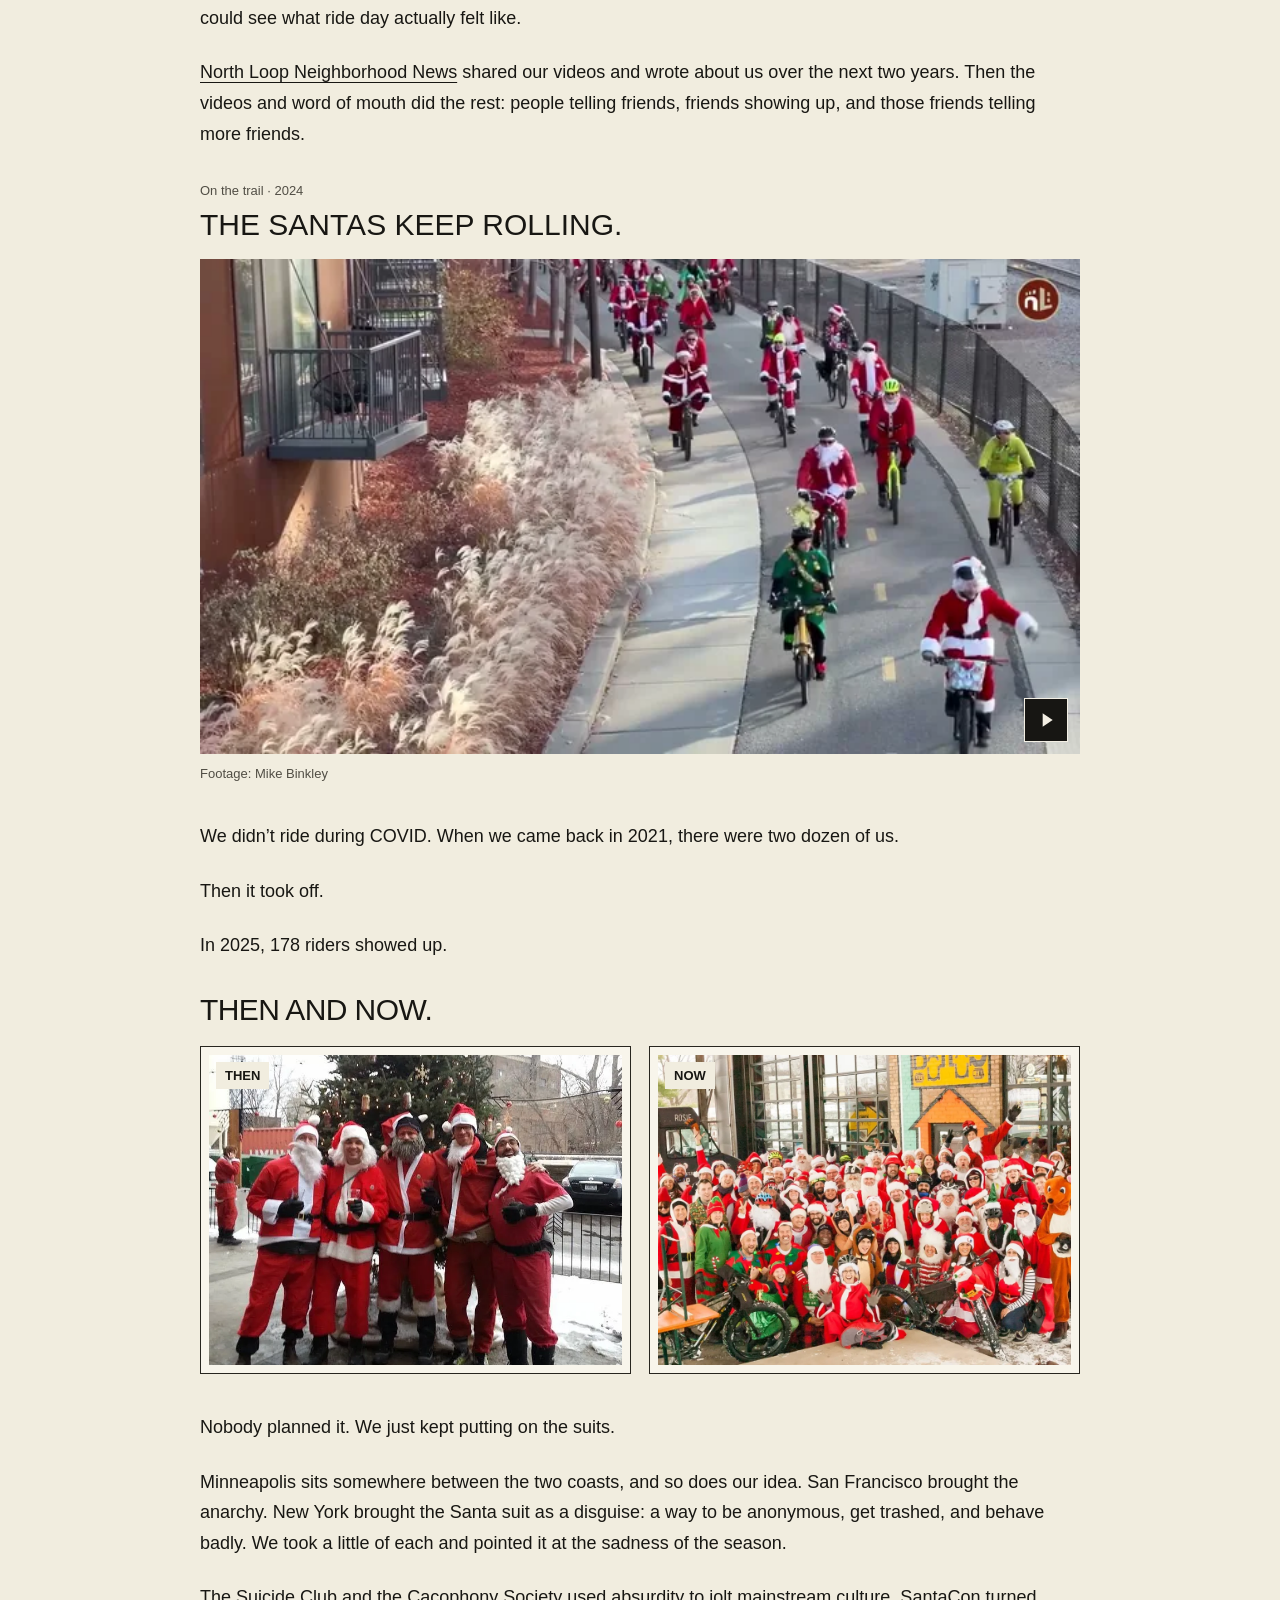
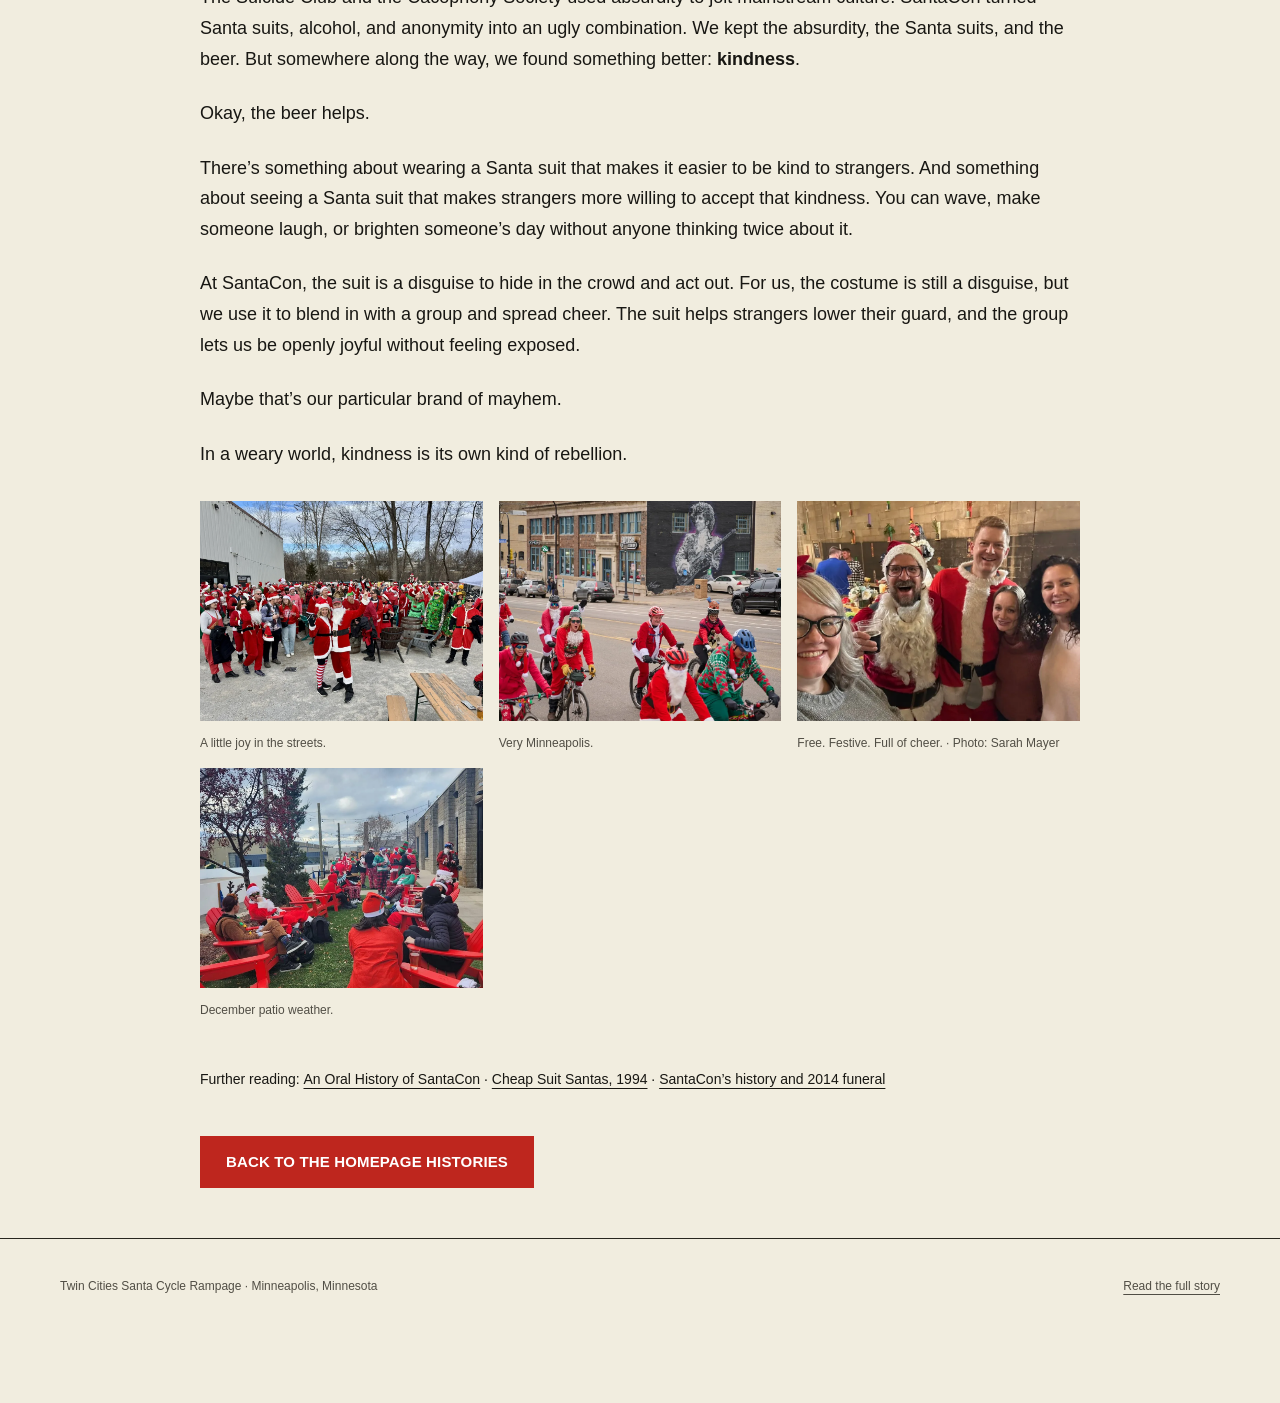
==== commit 46e8975a: "Improve mobile media delivery and stabilize the regular hero" ====
--- a/our-story.html
+++ b/our-story.html
@@ -1 +1 @@
-<!doctype html><html lang="en" data-page-mode="default" data-site-mode="default" data-default-first="true"><head><meta charset="utf-8"><meta name="viewport" content="width=device-width,initial-scale=1"><meta name="theme-color" content="#f1eddf"><meta name="robots" content="noindex,follow"><title>How a Dozen Friends Became 178 Friendly Santas | Twin Cities Santa Cycle Rampage</title><meta name="description" content="A dozen riders, coffee-shop posters, a Facebook page, two good videos, and a lot of word of mouth."><link rel="canonical" href="https://santacyclerampagemsp.org/story.html"><link rel="icon" href="favicon.ico"><link rel="apple-touch-icon" href="apple-touch-icon.png"><meta property="og:type" content="article"><meta property="og:title" content="How a Dozen Friends Became 178 Friendly Santas | Twin Cities Santa Cycle Rampage"><meta property="og:description" content="A dozen riders, coffee-shop posters, a Facebook page, two good videos, and a lot of word of mouth."><meta property="og:url" content="https://santacyclerampagemsp.org/story.html"><meta property="og:image" content="https://santacyclerampagemsp.org/assets/social-share-prince.jpg"><meta property="og:image:width" content="1200"><meta property="og:image:height" content="630"><meta property="og:image:alt" content="Santa-costumed cyclists riding past the Prince mural in Minneapolis"><meta name="twitter:card" content="summary_large_image"><meta name="twitter:title" content="How a Dozen Friends Became 178 Friendly Santas | Twin Cities Santa Cycle Rampage"><meta name="twitter:description" content="A dozen riders, coffee-shop posters, a Facebook page, two good videos, and a lot of word of mouth."><meta name="twitter:image" content="https://santacyclerampagemsp.org/assets/social-share-prince.jpg"><script src="site-assets/mode-boot.js?v=2388454eb3"></script><link rel="stylesheet" href="site-assets/default.css?v=2b48d3f30b"><link rel="stylesheet" href="site-assets/components.css?v=9ea05fdb95"><link rel="stylesheet" href="site-assets/rebel.css?v=9afa2cc4dd"><link rel="stylesheet" href="site-assets/pages.css?v=cdbee943a2"><script src="site-assets/site.js?v=d150684909" defer></script><meta http-equiv="refresh" content="0;url=story.html#minneapolis"><script>const destination = new URL("story.html#minneapolis", location.href); destination.search = location.search; if (location.hash) destination.hash = location.hash; location.replace(destination.href);</script></head><body class="story-page"><a class="skip-link" href="#main-content">Skip to content</a><main class="wrap article-copy" id="main-content"><h1 class="display">How a Dozen Friends Became 178 Friendly Santas</h1><p>Our story is now part of the complete history.</p><a href="story.html#minneapolis">Continue to the Minneapolis story →</a></main><script type="module" src="https://static.cloudflareinsights.com/beacon.min.js" data-cf-beacon='{"token": "9a3162fb92da4ce69bf791c1a7c37741"}'></script></body></html>+<!doctype html><html lang="en" data-page-mode="default" data-site-mode="default" data-default-first="true"><head><meta charset="utf-8"><meta name="viewport" content="width=device-width,initial-scale=1"><meta name="theme-color" content="#f1eddf"><meta name="robots" content="noindex,follow"><title>How a Dozen Friends Became 178 Friendly Santas | Twin Cities Santa Cycle Rampage</title><meta name="description" content="A dozen riders, coffee-shop posters, a Facebook page, two good videos, and a lot of word of mouth."><link rel="canonical" href="https://santacyclerampagemsp.org/story.html"><link rel="icon" href="favicon.ico"><link rel="apple-touch-icon" href="apple-touch-icon.png"><meta property="og:type" content="article"><meta property="og:title" content="How a Dozen Friends Became 178 Friendly Santas | Twin Cities Santa Cycle Rampage"><meta property="og:description" content="A dozen riders, coffee-shop posters, a Facebook page, two good videos, and a lot of word of mouth."><meta property="og:url" content="https://santacyclerampagemsp.org/story.html"><meta property="og:image" content="https://santacyclerampagemsp.org/assets/social-share-prince.jpg"><meta property="og:image:width" content="1200"><meta property="og:image:height" content="630"><meta property="og:image:alt" content="Santa-costumed cyclists riding past the Prince mural in Minneapolis"><meta name="twitter:card" content="summary_large_image"><meta name="twitter:title" content="How a Dozen Friends Became 178 Friendly Santas | Twin Cities Santa Cycle Rampage"><meta name="twitter:description" content="A dozen riders, coffee-shop posters, a Facebook page, two good videos, and a lot of word of mouth."><meta name="twitter:image" content="https://santacyclerampagemsp.org/assets/social-share-prince.jpg"><script src="site-assets/mode-boot.js?v=2388454eb3"></script><link rel="stylesheet" href="site-assets/default.css?v=2b48d3f30b"><link rel="stylesheet" href="site-assets/components.css?v=9ea05fdb95"><link rel="stylesheet" href="site-assets/rebel.css?v=9afa2cc4dd"><link rel="stylesheet" href="site-assets/pages.css?v=cdbee943a2"><script src="site-assets/site.js?v=80f71a351b" defer></script><meta http-equiv="refresh" content="0;url=story.html#minneapolis"><script>const destination = new URL("story.html#minneapolis", location.href); destination.search = location.search; if (location.hash) destination.hash = location.hash; location.replace(destination.href);</script></head><body class="story-page"><a class="skip-link" href="#main-content">Skip to content</a><main class="wrap article-copy" id="main-content"><h1 class="display">How a Dozen Friends Became 178 Friendly Santas</h1><p>Our story is now part of the complete history.</p><a href="story.html#minneapolis">Continue to the Minneapolis story →</a></main><script type="module" src="https://static.cloudflareinsights.com/beacon.min.js" data-cf-beacon='{"token": "9a3162fb92da4ce69bf791c1a7c37741"}'></script></body></html>
